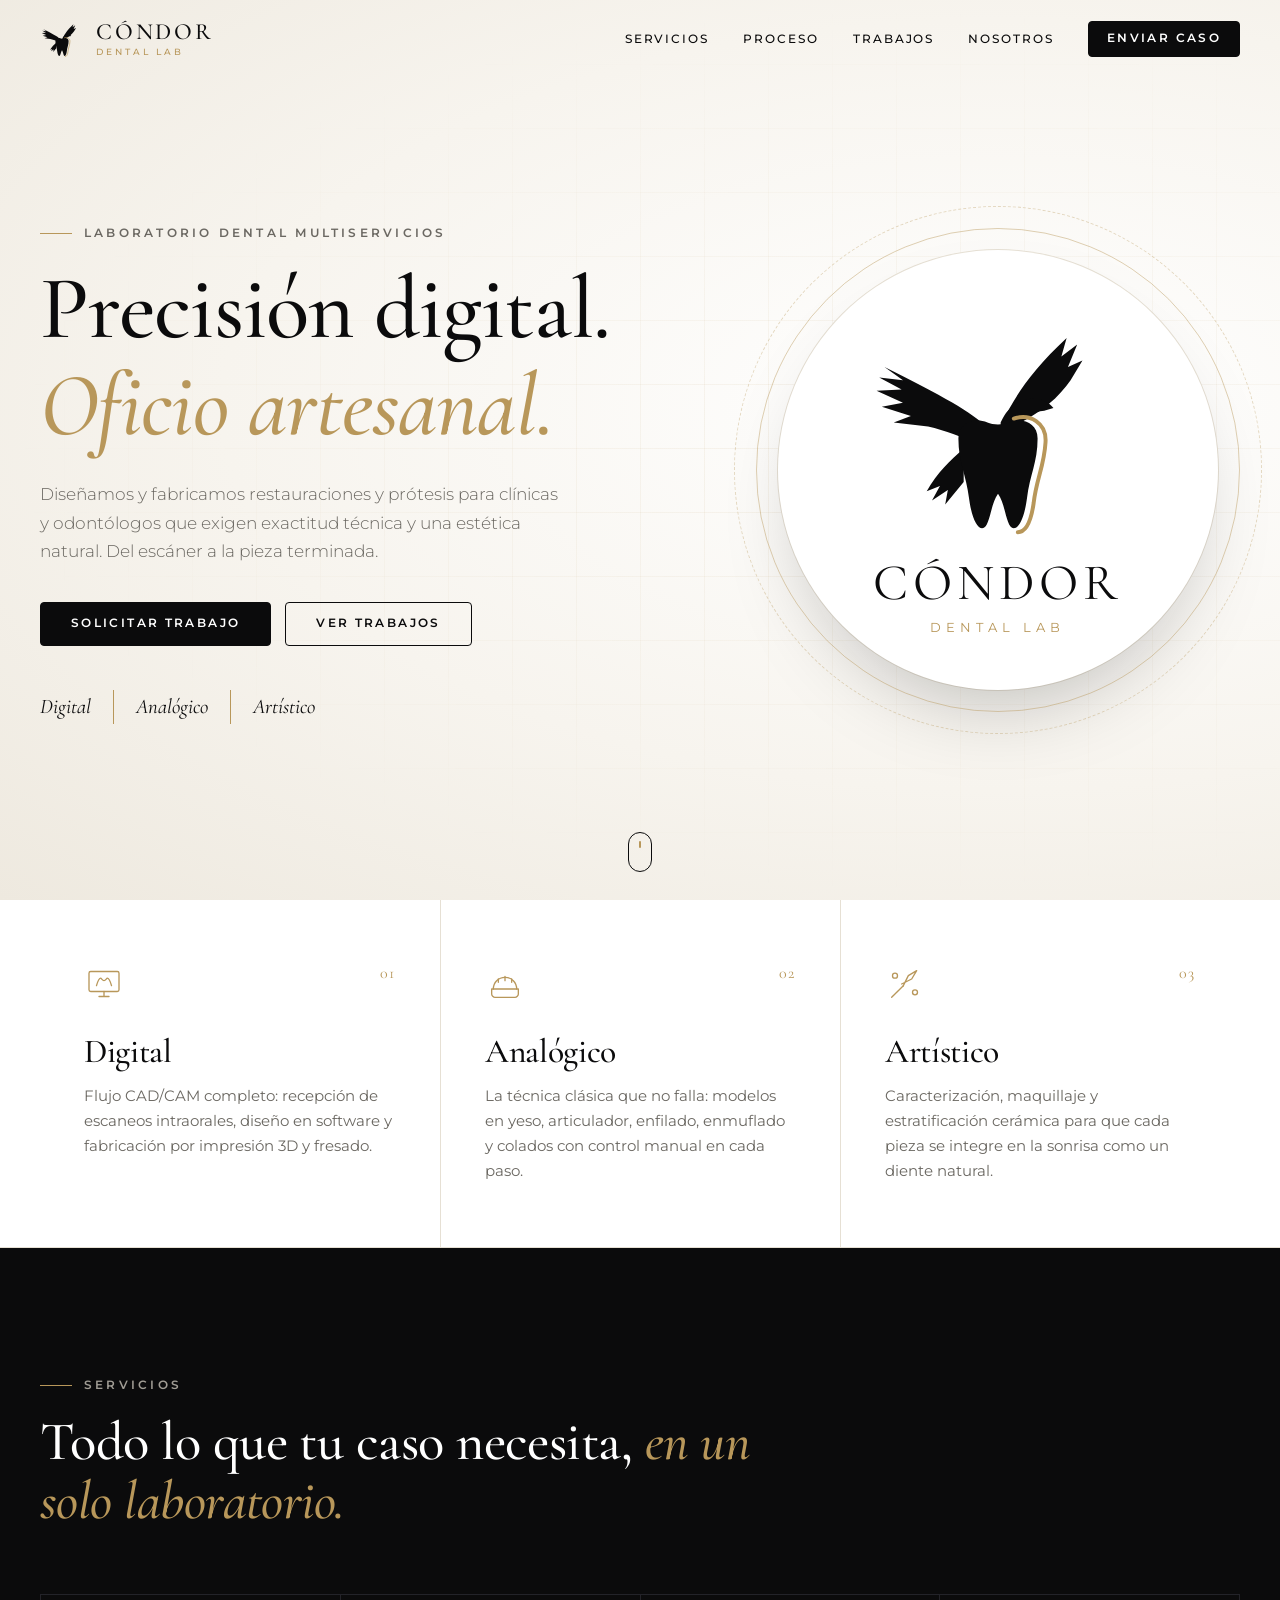
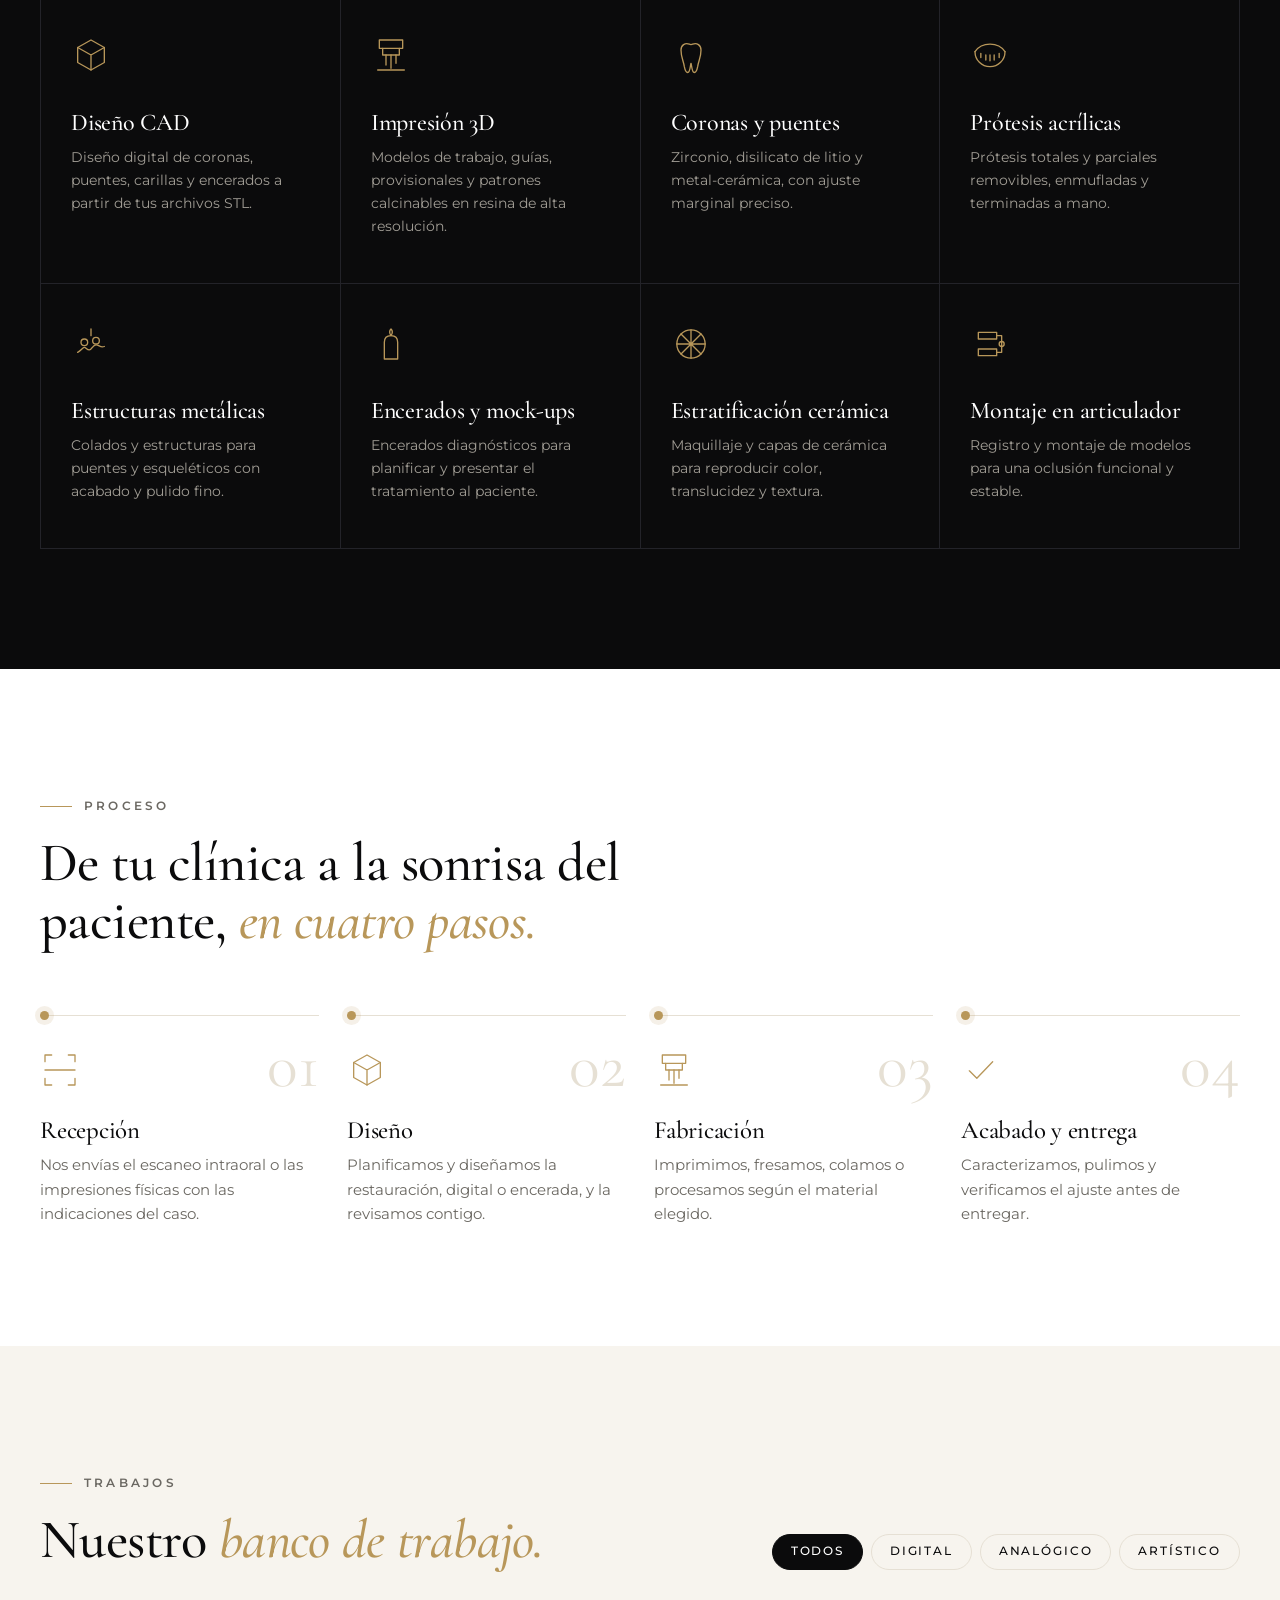
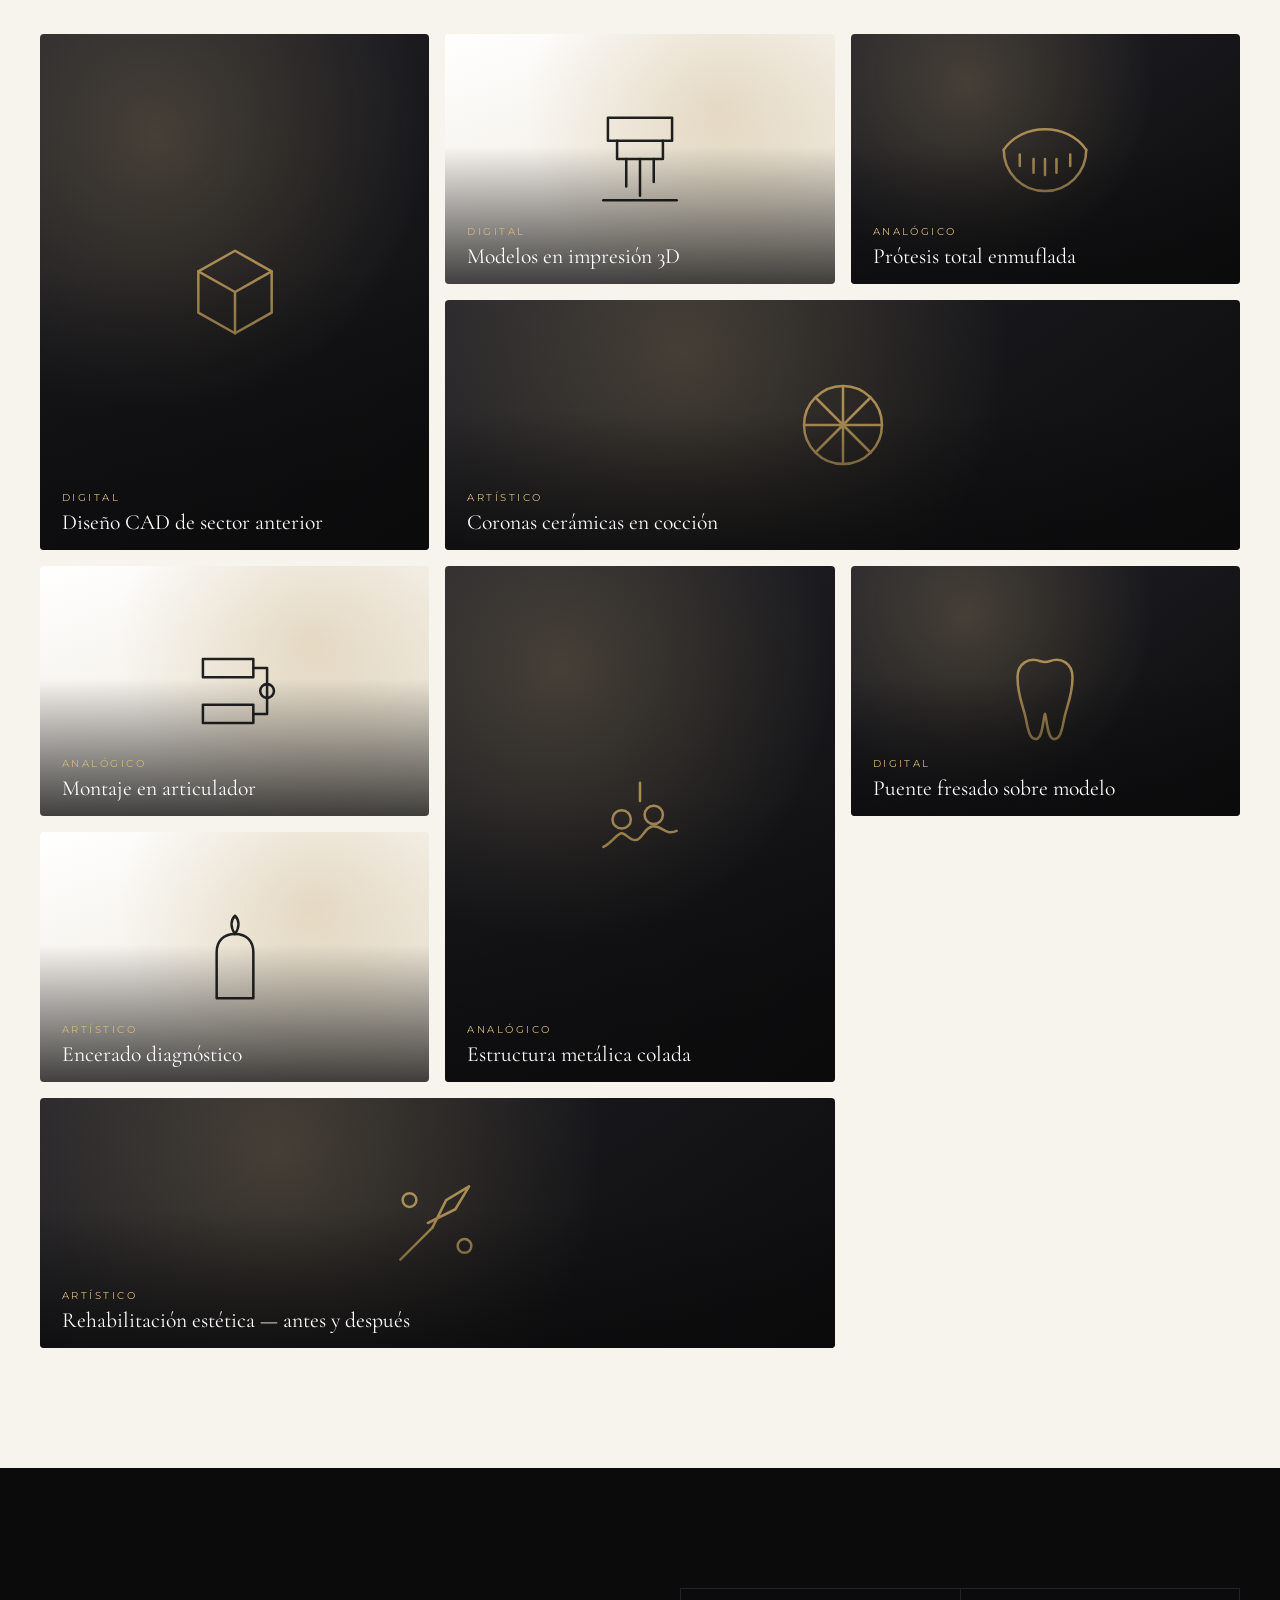
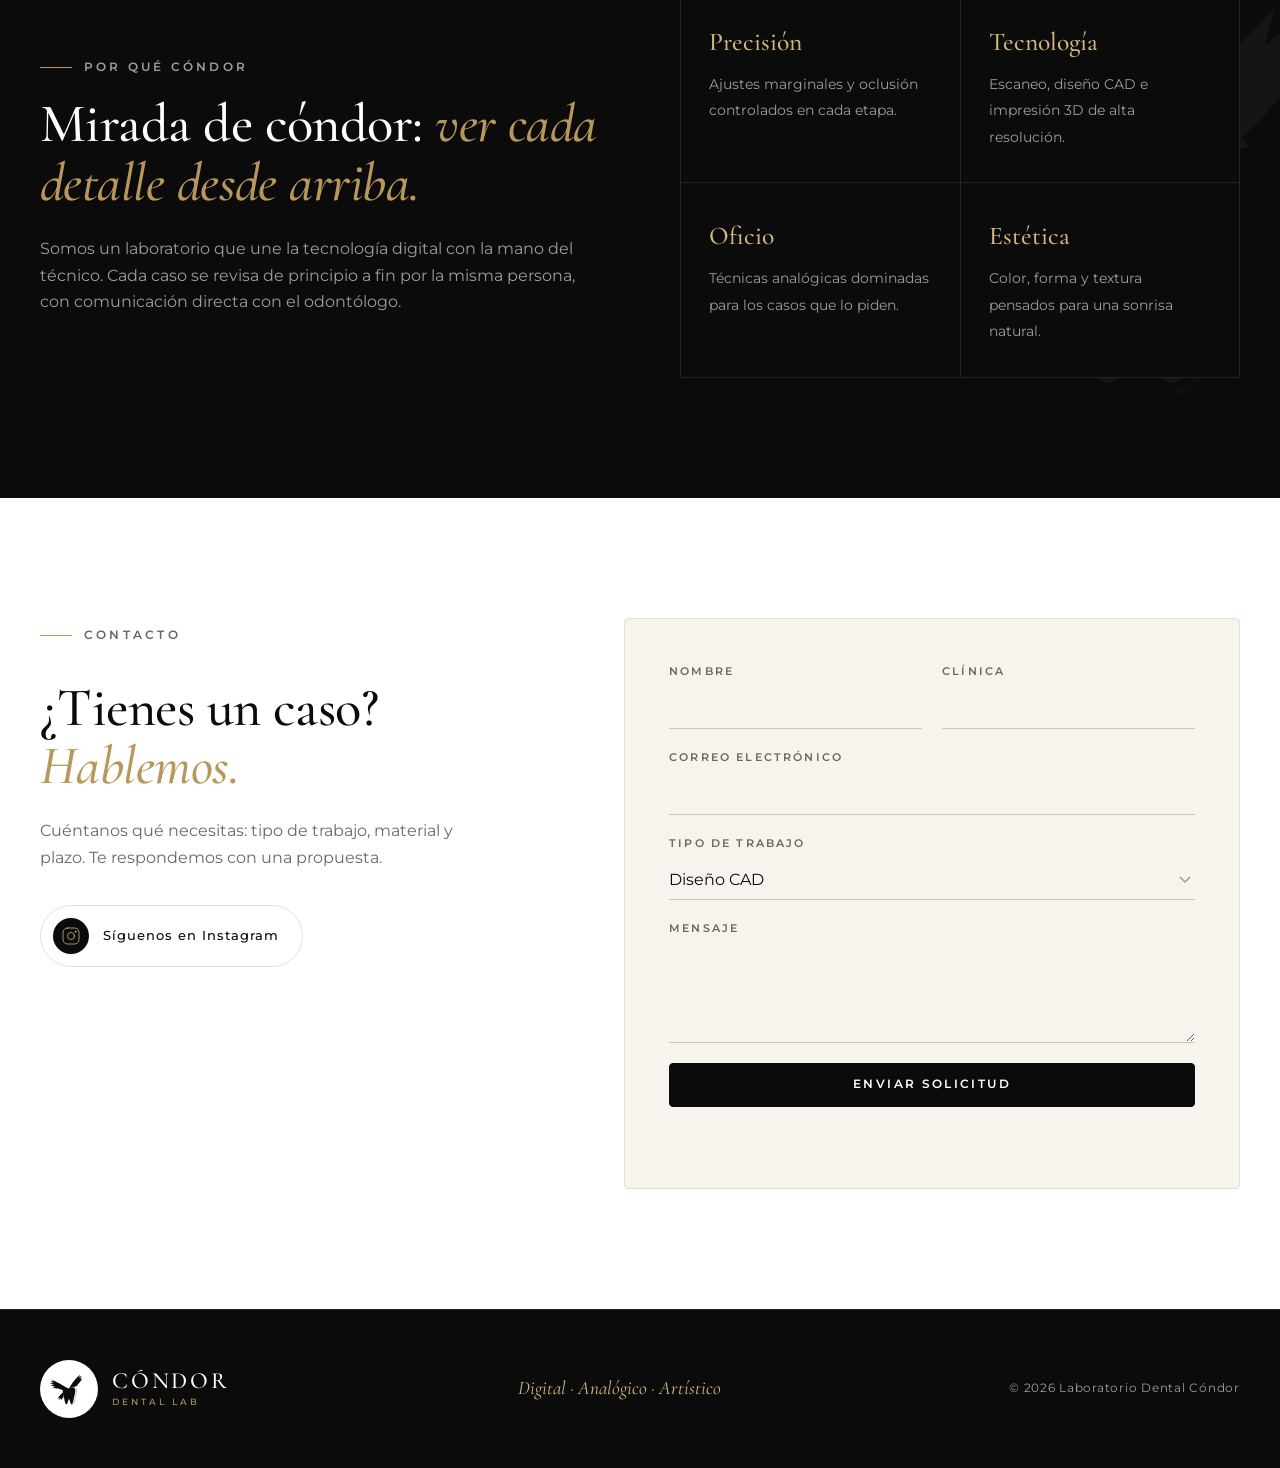
==== index.html @ f07b6679 "Sitio web Cóndor Dental Lab Co-Authored-By: Claude Opus 5 <noreply@anthropic.com>" ====
<!DOCTYPE html>
<html lang="es">
<head>
  <meta charset="UTF-8">
  <meta name="viewport" content="width=device-width, initial-scale=1.0">
  <title>Cóndor Dental Lab — Laboratorio dental digital, analógico y artístico</title>
  <meta name="description" content="Cóndor Dental Lab: laboratorio dental multiservicios. Diseño CAD, impresión 3D, coronas, puentes, prótesis acrílicas, colados y estratificación cerámica.">
  <meta name="theme-color" content="#0B0B0C">
  <link rel="icon" href="assets/logo.svg" type="image/svg+xml">
  <link rel="preconnect" href="https://fonts.googleapis.com">
  <link rel="preconnect" href="https://fonts.gstatic.com" crossorigin>
  <link href="https://fonts.googleapis.com/css2?family=Cormorant+Garamond:ital,wght@0,400;0,500;0,600;1,400;1,500&family=Montserrat:wght@300;400;500;600&display=swap" rel="stylesheet">
  <link rel="stylesheet" href="styles.css">
</head>
<body>

  <!-- Iconos -->
  <svg width="0" height="0" style="position:absolute" aria-hidden="true">
    <defs>
      <symbol id="i-digital" viewBox="0 0 48 48"><rect x="6" y="9" width="36" height="24" rx="2"/><path d="M18 39h12M24 33v6"/><path d="M15 26c2-7 4-9 5-9s2 3 4 3 3-3 4-3 3 2 5 9"/></symbol>
      <symbol id="i-analog" viewBox="0 0 48 48"><path d="M10 30c0-8 6-14 14-14s14 6 14 14"/><path d="M8 30h32v6c0 2-2 4-4 4H12c-2 0-4-2-4-4z"/><path d="M16 22v-4M24 20v-5M32 22v-4"/></symbol>
      <symbol id="i-art" viewBox="0 0 48 48"><path d="M8 40l14-14"/><path d="M22 26l6-12 10-6-6 10-12 6"/><circle cx="12" cy="14" r="3"/><circle cx="36" cy="34" r="3"/></symbol>
      <symbol id="i-cad" viewBox="0 0 48 48"><path d="M24 6l16 9v18l-16 9-16-9V15z"/><path d="M8 15l16 9 16-9M24 24v18"/></symbol>
      <symbol id="i-print" viewBox="0 0 48 48"><rect x="10" y="6" width="28" height="10"/><path d="M14 16v8h20v-8"/><path d="M18 24v12M24 24v16M30 24v10"/><path d="M8 42h32"/></symbol>
      <symbol id="i-crown" viewBox="0 0 48 48"><path d="M12 18c0-6 5-9 10-7 1 .5 3 .5 4 0 5-2 10 1 10 7 0 9-3 13-4 20-1 5-2 7-4 7-3 0-3-8-4-11-1 3-1 11-4 11-2 0-3-2-4-7-1-7-4-11-4-20z"/></symbol>
      <symbol id="i-denture" viewBox="0 0 48 48"><path d="M6 20c0 10 8 18 18 18s18-8 18-18"/><path d="M6 20c4-6 11-9 18-9s14 3 18 9"/><path d="M13 22v5M19 24v6M24 24v7M29 24v6M35 22v5"/></symbol>
      <symbol id="i-metal" viewBox="0 0 48 48"><path d="M8 34c4-2 6-6 8-6s3 3 6 3 4-6 8-6 5 4 10 2"/><circle cx="16" cy="22" r="4"/><circle cx="30" cy="20" r="4"/><path d="M24 6v8"/></symbol>
      <symbol id="i-wax" viewBox="0 0 48 48"><path d="M16 42V22c0-5 3-8 8-8s8 3 8 8v20z"/><path d="M24 14c-2-3-2-6 0-8 2 2 2 5 0 8"/></symbol>
      <symbol id="i-ceramic" viewBox="0 0 48 48"><circle cx="24" cy="24" r="17"/><path d="M24 7v34M7 24h34M12 12l24 24M36 12L12 36"/></symbol>
      <symbol id="i-articulator" viewBox="0 0 48 48"><path d="M10 10h22v8H10zM10 30h22v8H10z"/><path d="M32 14h6v20h-6"/><circle cx="38" cy="24" r="3"/></symbol>
      <symbol id="i-scan" viewBox="0 0 48 48"><path d="M6 14V6h8M34 6h8v8M42 34v8h-8M14 42H6v-8"/><path d="M6 24h36"/></symbol>
      <symbol id="i-check" viewBox="0 0 48 48"><path d="M10 25l9 9 19-20"/></symbol>
      <symbol id="i-insta" viewBox="0 0 48 48"><rect x="8" y="8" width="32" height="32" rx="9"/><circle cx="24" cy="24" r="7"/><circle cx="33" cy="15" r="1.2"/></symbol>
    </defs>
  </svg>

  <!-- NAV -->
  <header class="nav" id="nav">
    <div class="container nav__inner">
      <a href="#inicio" class="brand" aria-label="Cóndor Dental Lab — inicio">
        <img src="assets/logo.svg" alt="" width="44" height="42">
        <span class="brand__text"><strong>CÓNDOR</strong><small>DENTAL LAB</small></span>
      </a>
      <nav class="nav__links" id="navLinks" aria-label="Principal">
        <a href="#servicios">Servicios</a>
        <a href="#proceso">Proceso</a>
        <a href="#trabajos">Trabajos</a>
        <a href="#nosotros">Nosotros</a>
        <a href="#contacto" class="btn btn--sm btn--dark">Enviar caso</a>
      </nav>
      <button class="nav__toggle" id="navToggle" aria-label="Abrir menú" aria-expanded="false" aria-controls="navLinks">
        <span></span><span></span>
      </button>
    </div>
  </header>

  <main>
    <!-- HERO -->
    <section class="hero" id="inicio">
      <div class="hero__grid"></div>
      <div class="container hero__inner">
        <div class="hero__copy">
          <p class="eyebrow reveal">Laboratorio dental multiservicios</p>
          <h1 class="reveal">Precisión digital.<br><em>Oficio artesanal.</em></h1>
          <p class="lead reveal">Diseñamos y fabricamos restauraciones y prótesis para clínicas y odontólogos que exigen exactitud técnica y una estética natural. Del escáner a la pieza terminada.</p>
          <div class="hero__cta reveal">
            <a href="#contacto" class="btn btn--dark">Solicitar trabajo</a>
            <a href="#trabajos" class="btn btn--ghost">Ver trabajos</a>
          </div>
          <ul class="hero__tags reveal">
            <li>Digital</li><li>Analógico</li><li>Artístico</li>
          </ul>
        </div>
        <div class="hero__mark reveal">
          <div class="hero__ring">
            <img src="assets/logo.svg" alt="Cóndor Dental Lab">
            <p class="hero__word">CÓNDOR</p>
            <p class="hero__sub">DENTAL LAB</p>
          </div>
        </div>
      </div>
      <a href="#pilares" class="hero__scroll" aria-label="Desplazarse">
        <span></span>
      </a>
    </section>

    <!-- PILARES -->
    <section class="pillars" id="pilares">
      <div class="container pillars__grid">
        <article class="pillar reveal">
          <svg class="ico"><use href="#i-digital"/></svg>
          <span class="pillar__num">01</span>
          <h3>Digital</h3>
          <p>Flujo CAD/CAM completo: recepción de escaneos intraorales, diseño en software y fabricación por impresión 3D y fresado.</p>
        </article>
        <article class="pillar reveal">
          <svg class="ico"><use href="#i-analog"/></svg>
          <span class="pillar__num">02</span>
          <h3>Analógico</h3>
          <p>La técnica clásica que no falla: modelos en yeso, articulador, enfilado, enmuflado y colados con control manual en cada paso.</p>
        </article>
        <article class="pillar reveal">
          <svg class="ico"><use href="#i-art"/></svg>
          <span class="pillar__num">03</span>
          <h3>Artístico</h3>
          <p>Caracterización, maquillaje y estratificación cerámica para que cada pieza se integre en la sonrisa como un diente natural.</p>
        </article>
      </div>
    </section>

    <!-- SERVICIOS -->
    <section class="section section--dark" id="servicios">
      <div class="container">
        <header class="section__head reveal">
          <p class="eyebrow eyebrow--gold">Servicios</p>
          <h2>Todo lo que tu caso necesita, <em>en un solo laboratorio.</em></h2>
        </header>
        <div class="services">
          <article class="service reveal"><svg class="ico"><use href="#i-cad"/></svg><h3>Diseño CAD</h3><p>Diseño digital de coronas, puentes, carillas y encerados a partir de tus archivos STL.</p></article>
          <article class="service reveal"><svg class="ico"><use href="#i-print"/></svg><h3>Impresión 3D</h3><p>Modelos de trabajo, guías, provisionales y patrones calcinables en resina de alta resolución.</p></article>
          <article class="service reveal"><svg class="ico"><use href="#i-crown"/></svg><h3>Coronas y puentes</h3><p>Zirconio, disilicato de litio y metal-cerámica, con ajuste marginal preciso.</p></article>
          <article class="service reveal"><svg class="ico"><use href="#i-denture"/></svg><h3>Prótesis acrílicas</h3><p>Prótesis totales y parciales removibles, enmufladas y terminadas a mano.</p></article>
          <article class="service reveal"><svg class="ico"><use href="#i-metal"/></svg><h3>Estructuras metálicas</h3><p>Colados y estructuras para puentes y esqueléticos con acabado y pulido fino.</p></article>
          <article class="service reveal"><svg class="ico"><use href="#i-wax"/></svg><h3>Encerados y mock-ups</h3><p>Encerados diagnósticos para planificar y presentar el tratamiento al paciente.</p></article>
          <article class="service reveal"><svg class="ico"><use href="#i-ceramic"/></svg><h3>Estratificación cerámica</h3><p>Maquillaje y capas de cerámica para reproducir color, translucidez y textura.</p></article>
          <article class="service reveal"><svg class="ico"><use href="#i-articulator"/></svg><h3>Montaje en articulador</h3><p>Registro y montaje de modelos para una oclusión funcional y estable.</p></article>
        </div>
      </div>
    </section>

    <!-- PROCESO -->
    <section class="section" id="proceso">
      <div class="container">
        <header class="section__head reveal">
          <p class="eyebrow">Proceso</p>
          <h2>De tu clínica a la sonrisa del paciente, <em>en cuatro pasos.</em></h2>
        </header>
        <ol class="steps">
          <li class="step reveal"><span class="step__n">01</span><svg class="ico"><use href="#i-scan"/></svg><h3>Recepción</h3><p>Nos envías el escaneo intraoral o las impresiones físicas con las indicaciones del caso.</p></li>
          <li class="step reveal"><span class="step__n">02</span><svg class="ico"><use href="#i-cad"/></svg><h3>Diseño</h3><p>Planificamos y diseñamos la restauración, digital o encerada, y la revisamos contigo.</p></li>
          <li class="step reveal"><span class="step__n">03</span><svg class="ico"><use href="#i-print"/></svg><h3>Fabricación</h3><p>Imprimimos, fresamos, colamos o procesamos según el material elegido.</p></li>
          <li class="step reveal"><span class="step__n">04</span><svg class="ico"><use href="#i-check"/></svg><h3>Acabado y entrega</h3><p>Caracterizamos, pulimos y verificamos el ajuste antes de entregar.</p></li>
        </ol>
      </div>
    </section>

    <!-- TRABAJOS -->
    <section class="section section--ivory" id="trabajos">
      <div class="container">
        <header class="section__head section__head--row reveal">
          <div>
            <p class="eyebrow">Trabajos</p>
            <h2>Nuestro <em>banco de trabajo.</em></h2>
          </div>
          <div class="filters" role="tablist" aria-label="Filtrar trabajos">
            <button class="filter is-active" data-filter="all" role="tab" aria-selected="true">Todos</button>
            <button class="filter" data-filter="digital" role="tab" aria-selected="false">Digital</button>
            <button class="filter" data-filter="analogico" role="tab" aria-selected="false">Analógico</button>
            <button class="filter" data-filter="artistico" role="tab" aria-selected="false">Artístico</button>
          </div>
        </header>

        <!-- Para usar fotos reales: coloca los archivos en assets/img/ con estos nombres. -->
        <div class="works">
          <figure class="work work--tall reveal" data-cat="digital" style="--img:url('assets/img/diseno-cad.jpg')">
            <svg class="work__ico"><use href="#i-cad"/></svg>
            <figcaption><span>Digital</span>Diseño CAD de sector anterior</figcaption>
          </figure>
          <figure class="work reveal" data-cat="digital" style="--img:url('assets/img/impresion-3d.jpg')">
            <svg class="work__ico"><use href="#i-print"/></svg>
            <figcaption><span>Digital</span>Modelos en impresión 3D</figcaption>
          </figure>
          <figure class="work reveal" data-cat="analogico" style="--img:url('assets/img/protesis-acrilica.jpg')">
            <svg class="work__ico"><use href="#i-denture"/></svg>
            <figcaption><span>Analógico</span>Prótesis total enmuflada</figcaption>
          </figure>
          <figure class="work work--wide reveal" data-cat="artistico" style="--img:url('assets/img/ceramica.jpg')">
            <svg class="work__ico"><use href="#i-ceramic"/></svg>
            <figcaption><span>Artístico</span>Coronas cerámicas en cocción</figcaption>
          </figure>
          <figure class="work reveal" data-cat="analogico" style="--img:url('assets/img/articulador.jpg')">
            <svg class="work__ico"><use href="#i-articulator"/></svg>
            <figcaption><span>Analógico</span>Montaje en articulador</figcaption>
          </figure>
          <figure class="work work--tall reveal" data-cat="analogico" style="--img:url('assets/img/colado.jpg')">
            <svg class="work__ico"><use href="#i-metal"/></svg>
            <figcaption><span>Analógico</span>Estructura metálica colada</figcaption>
          </figure>
          <figure class="work reveal" data-cat="digital" style="--img:url('assets/img/fresado.jpg')">
            <svg class="work__ico"><use href="#i-crown"/></svg>
            <figcaption><span>Digital</span>Puente fresado sobre modelo</figcaption>
          </figure>
          <figure class="work reveal" data-cat="artistico" style="--img:url('assets/img/encerado.jpg')">
            <svg class="work__ico"><use href="#i-wax"/></svg>
            <figcaption><span>Artístico</span>Encerado diagnóstico</figcaption>
          </figure>
          <figure class="work work--wide reveal" data-cat="artistico" style="--img:url('assets/img/antes-despues.jpg')">
            <svg class="work__ico"><use href="#i-art"/></svg>
            <figcaption><span>Artístico</span>Rehabilitación estética — antes y después</figcaption>
          </figure>
        </div>
      </div>
    </section>

    <!-- NOSOTROS -->
    <section class="section section--dark about" id="nosotros">
      <div class="container about__inner">
        <div class="about__copy reveal">
          <p class="eyebrow eyebrow--gold">Por qué Cóndor</p>
          <h2>Mirada de cóndor: <em>ver cada detalle desde arriba.</em></h2>
          <p>Somos un laboratorio que une la tecnología digital con la mano del técnico. Cada caso se revisa de principio a fin por la misma persona, con comunicación directa con el odontólogo.</p>
        </div>
        <ul class="values">
          <li class="reveal"><strong>Precisión</strong><span>Ajustes marginales y oclusión controlados en cada etapa.</span></li>
          <li class="reveal"><strong>Tecnología</strong><span>Escaneo, diseño CAD e impresión 3D de alta resolución.</span></li>
          <li class="reveal"><strong>Oficio</strong><span>Técnicas analógicas dominadas para los casos que lo piden.</span></li>
          <li class="reveal"><strong>Estética</strong><span>Color, forma y textura pensados para una sonrisa natural.</span></li>
        </ul>
      </div>
    </section>

    <!-- CONTACTO -->
    <section class="section contact" id="contacto">
      <div class="container contact__inner">
        <div class="contact__copy reveal">
          <p class="eyebrow">Contacto</p>
          <h2>¿Tienes un caso? <em>Hablemos.</em></h2>
          <p>Cuéntanos qué necesitas: tipo de trabajo, material y plazo. Te respondemos con una propuesta.</p>
          <a class="social" id="instaLink" href="#" target="_blank" rel="noopener">
            <svg class="ico"><use href="#i-insta"/></svg>
            <span>Síguenos en Instagram</span>
          </a>
        </div>
        <form class="form reveal" id="contactForm" novalidate>
          <div class="form__row">
            <label>Nombre<input name="nombre" type="text" required autocomplete="name"></label>
            <label>Clínica<input name="clinica" type="text" autocomplete="organization"></label>
          </div>
          <label>Correo electrónico<input name="email" type="email" required autocomplete="email"></label>
          <label>Tipo de trabajo
            <select name="tipo">
              <option>Diseño CAD</option>
              <option>Impresión 3D</option>
              <option>Coronas y puentes</option>
              <option>Prótesis acrílicas</option>
              <option>Estructuras metálicas</option>
              <option>Encerado / mock-up</option>
              <option>Estratificación cerámica</option>
              <option>Otro</option>
            </select>
          </label>
          <label>Mensaje<textarea name="mensaje" rows="4" required></textarea></label>
          <button type="submit" class="btn btn--dark btn--block">Enviar solicitud</button>
          <p class="form__note" id="formNote" role="status"></p>
        </form>
      </div>
    </section>
  </main>

  <footer class="footer">
    <div class="container footer__inner">
      <a href="#inicio" class="footer__brand">
        <span class="badge"><img src="assets/logo.svg" alt="" width="46" height="44"></span>
        <span class="brand__text brand__text--light"><strong>CÓNDOR</strong><small>DENTAL LAB</small></span>
      </a>
      <p class="footer__tag">Digital · Analógico · Artístico</p>
      <p class="footer__copy">© <span id="year"></span> Laboratorio Dental Cóndor</p>
    </div>
  </footer>

  <script src="script.js"></script>
</body>
</html>
---- styles.css ----
:root {
  --ink: #0B0B0C;
  --ink-2: #16161A;
  --ink-3: #232329;
  --paper: #FFFFFF;
  --ivory: #F7F4EE;
  --line: #E6E0D4;
  --muted: #6B6862;
  --muted-dark: #A19D95;
  --gold: #B8975A;
  --gold-2: #D4B77E;
  --gold-soft: rgba(184, 151, 90, .14);
  --serif: "Cormorant Garamond", Georgia, serif;
  --sans: "Montserrat", system-ui, -apple-system, sans-serif;
  --radius: 4px;
  --ease: cubic-bezier(.2, .7, .2, 1);
}

*, *::before, *::after { box-sizing: border-box; }
html { scroll-behavior: smooth; scroll-padding-top: 80px; }
body {
  margin: 0;
  font-family: var(--sans);
  font-weight: 400;
  font-size: 16px;
  line-height: 1.65;
  color: var(--ink);
  background: var(--paper);
  -webkit-font-smoothing: antialiased;
  overflow-x: hidden;
}
img { max-width: 100%; display: block; }
a { color: inherit; text-decoration: none; }
h1, h2, h3 { font-family: var(--serif); font-weight: 500; line-height: 1.08; margin: 0; letter-spacing: -.01em; }
h2 { font-size: clamp(2.1rem, 4.4vw, 3.4rem); }
h3 { font-size: 1.55rem; }
em { font-style: italic; color: var(--gold); }
p { margin: 0; }

.container { width: min(1200px, 100% - 40px); margin-inline: auto; }

.ico {
  width: 40px; height: 40px;
  fill: none; stroke: var(--gold); stroke-width: 1.6;
  stroke-linecap: round; stroke-linejoin: round;
}

.eyebrow {
  display: inline-flex; align-items: center; gap: 12px;
  font-size: .72rem; font-weight: 600; letter-spacing: .28em; text-transform: uppercase;
  color: var(--muted); margin-bottom: 18px;
}
.eyebrow::before { content: ""; width: 32px; height: 1px; background: var(--gold); }
.eyebrow--gold { color: var(--gold-2); }

/* Buttons */
.btn {
  display: inline-flex; align-items: center; justify-content: center;
  padding: 15px 30px;
  font: 600 .74rem/1 var(--sans); letter-spacing: .2em; text-transform: uppercase;
  border: 1px solid var(--ink); border-radius: var(--radius);
  cursor: pointer; transition: all .35s var(--ease);
  position: relative; overflow: hidden;
}
.btn--dark { background: var(--ink); color: #fff; }
.btn--dark:hover { background: var(--gold); border-color: var(--gold); color: var(--ink); }
.btn--ghost { background: transparent; color: var(--ink); }
.btn--ghost:hover { border-color: var(--gold); color: var(--gold); }
.btn--sm { padding: 11px 18px; }
.btn--block { width: 100%; }

/* NAV */
.nav {
  position: fixed; inset: 0 0 auto 0; z-index: 50;
  transition: background .35s, box-shadow .35s, padding .35s;
  padding: 18px 0;
}
.nav.is-scrolled {
  background: rgba(255, 255, 255, .88);
  backdrop-filter: blur(14px); -webkit-backdrop-filter: blur(14px);
  box-shadow: 0 1px 0 var(--line);
  padding: 10px 0;
}
.nav__inner { display: flex; align-items: center; justify-content: space-between; gap: 20px; }
.brand { display: flex; align-items: center; gap: 12px; }
.brand__text { display: flex; flex-direction: column; line-height: 1; }
.brand__text strong { font-family: var(--serif); font-weight: 500; font-size: 1.45rem; letter-spacing: .12em; }
.brand__text small { font-size: .56rem; letter-spacing: .34em; color: var(--gold); margin-top: 4px; font-weight: 500; }
.brand__text--light strong { color: #fff; }

.nav__links { display: flex; align-items: center; gap: 34px; }
.nav__links a:not(.btn) {
  font-size: .76rem; font-weight: 500; letter-spacing: .16em; text-transform: uppercase;
  position: relative; padding: 6px 0;
}
.nav__links a:not(.btn)::after {
  content: ""; position: absolute; left: 0; bottom: 0; height: 1px; width: 100%;
  background: var(--gold); transform: scaleX(0); transform-origin: right; transition: transform .35s var(--ease);
}
.nav__links a:not(.btn):hover::after, .nav__links a.is-current::after { transform: scaleX(1); transform-origin: left; }

.nav__toggle { display: none; background: none; border: 0; width: 40px; height: 40px; cursor: pointer; position: relative; }
.nav__toggle span { position: absolute; left: 8px; right: 8px; height: 1.5px; background: var(--ink); transition: transform .3s var(--ease), top .3s; }
.nav__toggle span:nth-child(1) { top: 15px; }
.nav__toggle span:nth-child(2) { top: 24px; }
.nav__toggle[aria-expanded="true"] span:nth-child(1) { top: 20px; transform: rotate(45deg); }
.nav__toggle[aria-expanded="true"] span:nth-child(2) { top: 20px; transform: rotate(-45deg); }

/* HERO */
.hero {
  position: relative; min-height: 100vh; min-height: 100svh;
  display: flex; align-items: center;
  padding: 130px 0 90px;
  background: radial-gradient(ellipse at 78% 45%, #fff 0%, var(--ivory) 55%, #EEE9DF 100%);
  overflow: hidden;
}
.hero__grid {
  position: absolute; inset: 0; pointer-events: none;
  background-image:
    linear-gradient(rgba(184,151,90,.09) 1px, transparent 1px),
    linear-gradient(90deg, rgba(184,151,90,.09) 1px, transparent 1px);
  background-size: 64px 64px;
  mask-image: radial-gradient(ellipse at 70% 50%, #000 10%, transparent 70%);
  -webkit-mask-image: radial-gradient(ellipse at 70% 50%, #000 10%, transparent 70%);
}
.hero__inner { position: relative; display: grid; grid-template-columns: 1.15fr .85fr; gap: 60px; align-items: center; }
.hero h1 { font-size: clamp(3rem, 7vw, 5.8rem); font-weight: 500; margin-bottom: 26px; }
.lead { font-size: 1.08rem; color: var(--muted); max-width: 520px; margin-bottom: 36px; font-weight: 300; }
.hero__cta { display: flex; flex-wrap: wrap; gap: 14px; margin-bottom: 44px; }
.hero__tags { list-style: none; padding: 0; margin: 0; display: flex; gap: 0; }
.hero__tags li {
  font-family: var(--serif); font-style: italic; font-size: 1.3rem; color: var(--ink);
  padding: 0 22px; border-left: 1px solid var(--gold);
}
.hero__tags li:first-child { padding-left: 0; border-left: 0; }

.hero__mark { display: flex; justify-content: center; }
.hero__ring {
  position: relative;
  width: min(440px, 100%); aspect-ratio: 1;
  border-radius: 50%; background: #fff;
  display: flex; flex-direction: column; align-items: center; justify-content: center;
  box-shadow: 0 40px 80px -30px rgba(11,11,12,.25), 0 0 0 1px var(--line);
}
.hero__ring::before, .hero__ring::after {
  content: ""; position: absolute; border-radius: 50%; pointer-events: none;
}
.hero__ring::before { inset: -22px; border: 1px solid var(--gold); opacity: .45; }
.hero__ring::after {
  inset: -44px; border: 1px dashed rgba(184,151,90,.35);
  animation: spin 60s linear infinite;
}
.hero__ring img { width: 60%; animation: float 6s ease-in-out infinite; }
.hero__word { font-family: var(--serif); font-size: clamp(2rem, 4.2vw, 3.2rem); letter-spacing: .1em; line-height: 1; margin-top: 6px; }
.hero__sub { font-size: clamp(.62rem, 1.1vw, .82rem); letter-spacing: .38em; color: var(--gold); margin-top: 8px; }

.hero__scroll {
  position: absolute; bottom: 28px; left: 50%; transform: translateX(-50%);
  width: 24px; height: 40px; border: 1px solid var(--ink); border-radius: 14px;
}
.hero__scroll span {
  position: absolute; top: 8px; left: 50%; width: 2px; height: 7px; margin-left: -1px;
  background: var(--gold); border-radius: 2px; animation: scroll 1.8s ease-in-out infinite;
}

@keyframes spin { to { transform: rotate(360deg); } }
@keyframes float { 50% { transform: translateY(-10px); } }
@keyframes scroll { 0% { opacity: 0; transform: translateY(0); } 40% { opacity: 1; } 100% { opacity: 0; transform: translateY(14px); } }

/* PILLARS */
.pillars { background: var(--paper); border-bottom: 1px solid var(--line); }
.pillars__grid { display: grid; grid-template-columns: repeat(3, 1fr); }
.pillar {
  position: relative; padding: 64px 44px;
  border-left: 1px solid var(--line);
  transition: background .4s var(--ease);
}
.pillar:first-child { border-left: 0; }
.pillar:hover { background: var(--ivory); }
.pillar__num { position: absolute; top: 60px; right: 44px; font-family: var(--serif); font-size: 1rem; color: var(--gold); letter-spacing: .1em; }
.pillar h3 { font-size: 2.1rem; margin: 22px 0 12px; }
.pillar p { color: var(--muted); font-size: .95rem; }

/* SECTIONS */
.section { padding: 120px 0; position: relative; }
.section--dark { background: var(--ink); color: #fff; }
.section--dark p { color: var(--muted-dark); }
.section--ivory { background: var(--ivory); }
.section__head { max-width: 720px; margin-bottom: 64px; }
.section__head--row { max-width: none; display: flex; justify-content: space-between; align-items: flex-end; gap: 30px; flex-wrap: wrap; }

/* SERVICES */
.services { display: grid; grid-template-columns: repeat(4, 1fr); border-top: 1px solid var(--ink-3); border-left: 1px solid var(--ink-3); }
.service {
  padding: 40px 30px 44px;
  border-right: 1px solid var(--ink-3); border-bottom: 1px solid var(--ink-3);
  position: relative; transition: background .4s var(--ease);
}
.service::before {
  content: ""; position: absolute; left: 0; top: 0; height: 2px; width: 100%;
  background: linear-gradient(90deg, var(--gold), var(--gold-2));
  transform: scaleX(0); transform-origin: left; transition: transform .5s var(--ease);
}
.service:hover { background: var(--ink-2); }
.service:hover::before { transform: scaleX(1); }
.service h3 { font-size: 1.5rem; margin: 26px 0 10px; color: #fff; }
.service p { font-size: .88rem; }

/* STEPS */
.steps { list-style: none; margin: 0; padding: 0; display: grid; grid-template-columns: repeat(4, 1fr); gap: 28px; counter-reset: s; }
.step { position: relative; padding-top: 34px; border-top: 1px solid var(--line); }
.step::before {
  content: ""; position: absolute; top: -5px; left: 0; width: 9px; height: 9px;
  border-radius: 50%; background: var(--gold); box-shadow: 0 0 0 5px var(--gold-soft);
}
.step__n { position: absolute; top: 18px; right: 0; font-family: var(--serif); font-size: 4rem; line-height: 1; color: var(--line); }
.step h3 { margin: 18px 0 10px; }
.step p { color: var(--muted); font-size: .92rem; }

/* WORKS */
.filters { display: flex; flex-wrap: wrap; gap: 8px; }
.filter {
  font: 500 .72rem/1 var(--sans); letter-spacing: .16em; text-transform: uppercase;
  background: transparent; border: 1px solid var(--line); color: var(--ink);
  padding: 11px 18px; border-radius: 40px; cursor: pointer; transition: all .3s var(--ease);
}
.filter:hover { border-color: var(--gold); }
.filter.is-active { background: var(--ink); border-color: var(--ink); color: #fff; }

.works { display: grid; grid-template-columns: repeat(3, 1fr); grid-auto-rows: 250px; gap: 16px; grid-auto-flow: dense; }
.work {
  margin: 0; position: relative; overflow: hidden; border-radius: var(--radius);
  background:
    var(--img, none) center / cover no-repeat,
    radial-gradient(circle at 30% 20%, rgba(212,183,126,.22), transparent 55%),
    linear-gradient(145deg, var(--ink-3), var(--ink));
  display: flex; align-items: center; justify-content: center;
  transition: opacity .4s var(--ease), transform .4s var(--ease);
  isolation: isolate;
}
.work:nth-child(3n+2) {
  background:
    var(--img, none) center / cover no-repeat,
    radial-gradient(circle at 70% 30%, rgba(184,151,90,.28), transparent 60%),
    linear-gradient(160deg, #fff, #E9E2D3);
}
.work:nth-child(3n+2) .work__ico { stroke: var(--ink); }
.work--tall { grid-row: span 2; }
.work--wide { grid-column: span 2; }
.work::after {
  content: ""; position: absolute; inset: 0; z-index: 0;
  background: linear-gradient(180deg, transparent 45%, rgba(11,11,12,.85));
  opacity: .9; transition: opacity .4s;
}
.work__ico {
  width: 30%; max-width: 110px; aspect-ratio: 1; height: auto;
  fill: none; stroke: var(--gold); stroke-width: 1.1; stroke-linecap: round; stroke-linejoin: round;
  transition: transform .6s var(--ease); position: relative; z-index: 0; opacity: .9;
}
.work.has-img .work__ico { display: none; }
.work:hover .work__ico { transform: scale(1.1) rotate(-4deg); }
.work figcaption {
  position: absolute; left: 22px; right: 22px; bottom: 20px; z-index: 1;
  color: #fff; font-family: var(--serif); font-size: 1.35rem; line-height: 1.2;
  transform: translateY(6px); transition: transform .4s var(--ease);
}
.work:hover figcaption { transform: none; }
.work figcaption span {
  display: block; font-family: var(--sans); font-size: .64rem; letter-spacing: .24em;
  text-transform: uppercase; color: var(--gold-2); margin-bottom: 6px;
}
.work.is-hidden { display: none; }

/* ABOUT */
.about { overflow: hidden; }
.about::before {
  content: ""; position: absolute; right: -120px; top: 50%; width: 520px; height: 520px; transform: translateY(-50%);
  background: url("assets/logo.svg") center / contain no-repeat;
  filter: invert(1); opacity: .04; pointer-events: none;
}
.about__inner { display: grid; grid-template-columns: 1fr 1fr; gap: 80px; align-items: center; position: relative; }
.about__copy h2 { margin-bottom: 24px; }
.values { list-style: none; margin: 0; padding: 0; display: grid; grid-template-columns: 1fr 1fr; gap: 1px; background: var(--ink-3); border: 1px solid var(--ink-3); }
.values li { background: var(--ink); padding: 32px 28px; }
.values strong { display: block; font-family: var(--serif); font-weight: 500; font-size: 1.6rem; color: var(--gold-2); margin-bottom: 8px; }
.values span { color: var(--muted-dark); font-size: .88rem; }

/* CONTACT */
.contact__inner { display: grid; grid-template-columns: .9fr 1.1fr; gap: 80px; align-items: start; }
.contact__copy h2 { margin-bottom: 22px; }
.contact__copy > p { color: var(--muted); max-width: 420px; margin-bottom: 34px; }
.social {
  display: inline-flex; align-items: center; gap: 14px;
  padding: 12px 22px 12px 12px; border: 1px solid var(--line); border-radius: 60px;
  font-size: .8rem; font-weight: 500; letter-spacing: .08em; transition: all .3s var(--ease);
}
.social .ico { width: 36px; height: 36px; padding: 6px; border-radius: 50%; background: var(--ink); stroke: var(--gold-2); }
.social:hover { border-color: var(--gold); transform: translateY(-2px); }

.form {
  background: var(--ivory); padding: 44px; border-radius: var(--radius);
  display: grid; gap: 20px; border: 1px solid var(--line);
}
.form__row { display: grid; grid-template-columns: 1fr 1fr; gap: 20px; }
.form label {
  display: grid; gap: 8px;
  font-size: .68rem; font-weight: 600; letter-spacing: .2em; text-transform: uppercase; color: var(--muted);
}
.form input, .form select, .form textarea {
  font: 400 1rem var(--sans); color: var(--ink);
  background: transparent; border: 0; border-bottom: 1px solid #CFC7B7;
  padding: 10px 0; border-radius: 0; outline: none; transition: border-color .3s;
  width: 100%; resize: vertical;
}
.form select { appearance: none; -webkit-appearance: none; cursor: pointer;
  background: url("data:image/svg+xml,%3Csvg xmlns='http://www.w3.org/2000/svg' width='12' height='8'%3E%3Cpath d='M1 1l5 5 5-5' fill='none' stroke='%23B8975A' stroke-width='1.5'/%3E%3C/svg%3E") right 4px center no-repeat;
}
.form input:focus, .form select:focus, .form textarea:focus { border-color: var(--gold); }
.form .is-invalid { border-color: #B4533C; }
.form__note { font-size: .85rem; color: var(--muted); min-height: 1.2em; text-align: center; }
.form__note.is-ok { color: #6B7F3A; }
.form__note.is-err { color: #B4533C; }

/* FOOTER */
.footer { background: var(--ink); color: #fff; padding: 50px 0; border-top: 1px solid var(--ink-3); }
.footer__inner { display: flex; align-items: center; justify-content: space-between; gap: 24px; flex-wrap: wrap; }
.footer__brand { display: flex; align-items: center; gap: 14px; }
.badge { width: 58px; height: 58px; border-radius: 50%; background: #fff; display: grid; place-items: center; }
.badge img { width: 42px; height: auto; }
.footer__tag { font-family: var(--serif); font-style: italic; font-size: 1.2rem; color: var(--gold-2); }
.footer__copy { font-size: .78rem; color: var(--muted-dark); letter-spacing: .06em; }

/* REVEAL */
.reveal { opacity: 0; transform: translateY(26px); transition: opacity .9s var(--ease), transform .9s var(--ease); }
.reveal.is-in { opacity: 1; transform: none; }
@media (prefers-reduced-motion: reduce) {
  html { scroll-behavior: auto; }
  .reveal { opacity: 1; transform: none; transition: none; }
  *, *::before, *::after { animation: none !important; }
}

/* RESPONSIVE */
@media (max-width: 1024px) {
  .services { grid-template-columns: repeat(2, 1fr); }
  .steps { grid-template-columns: repeat(2, 1fr); row-gap: 50px; }
  .about__inner, .contact__inner { grid-template-columns: 1fr; gap: 50px; }
  .pillar { padding: 50px 28px; }
  .pillar__num { top: 46px; right: 28px; }
}

@media (max-width: 860px) {
  .nav__toggle { display: block; }
  .nav__links {
    position: fixed; inset: 0; background: var(--paper);
    flex-direction: column; justify-content: center; gap: 30px;
    opacity: 0; visibility: hidden; transition: opacity .35s, visibility .35s;
    z-index: 1;
  }
  .brand, .nav__toggle { position: relative; z-index: 2; }
  body.menu-open .nav { backdrop-filter: none; -webkit-backdrop-filter: none; }
  .nav__links a:not(.btn) { font-family: var(--serif); font-size: 2rem; text-transform: none; letter-spacing: 0; }
  .nav__links.is-open { opacity: 1; visibility: visible; }
  body.menu-open { overflow: hidden; }

  .hero { padding-top: 110px; }
  .hero__inner { grid-template-columns: 1fr; gap: 70px; }
  .hero__mark { order: -1; }
  .hero__ring { width: min(260px, 70vw); }
  .hero__scroll { display: none; }

  .pillars__grid { grid-template-columns: 1fr; }
  .pillar { border-left: 0; border-top: 1px solid var(--line); }
  .pillar:first-child { border-top: 0; }

  .works { grid-template-columns: repeat(2, 1fr); grid-auto-rows: 200px; }
}

@media (max-width: 560px) {
  .container { width: calc(100% - 32px); }
  .section { padding: 84px 0; }
  .section__head { margin-bottom: 44px; }
  .services, .steps, .values { grid-template-columns: 1fr; }
  .works { grid-template-columns: 1fr; grid-auto-rows: 230px; }
  .work--wide { grid-column: auto; }
  .work--tall { grid-row: auto; }
  .form { padding: 28px 22px; }
  .form__row { grid-template-columns: 1fr; }
  .hero__tags li { font-size: 1.1rem; padding: 0 14px; }
  .hero__cta .btn { flex: 1; }
  .brand__text strong { font-size: 1.25rem; }
  .footer__inner { flex-direction: column; text-align: center; }
}
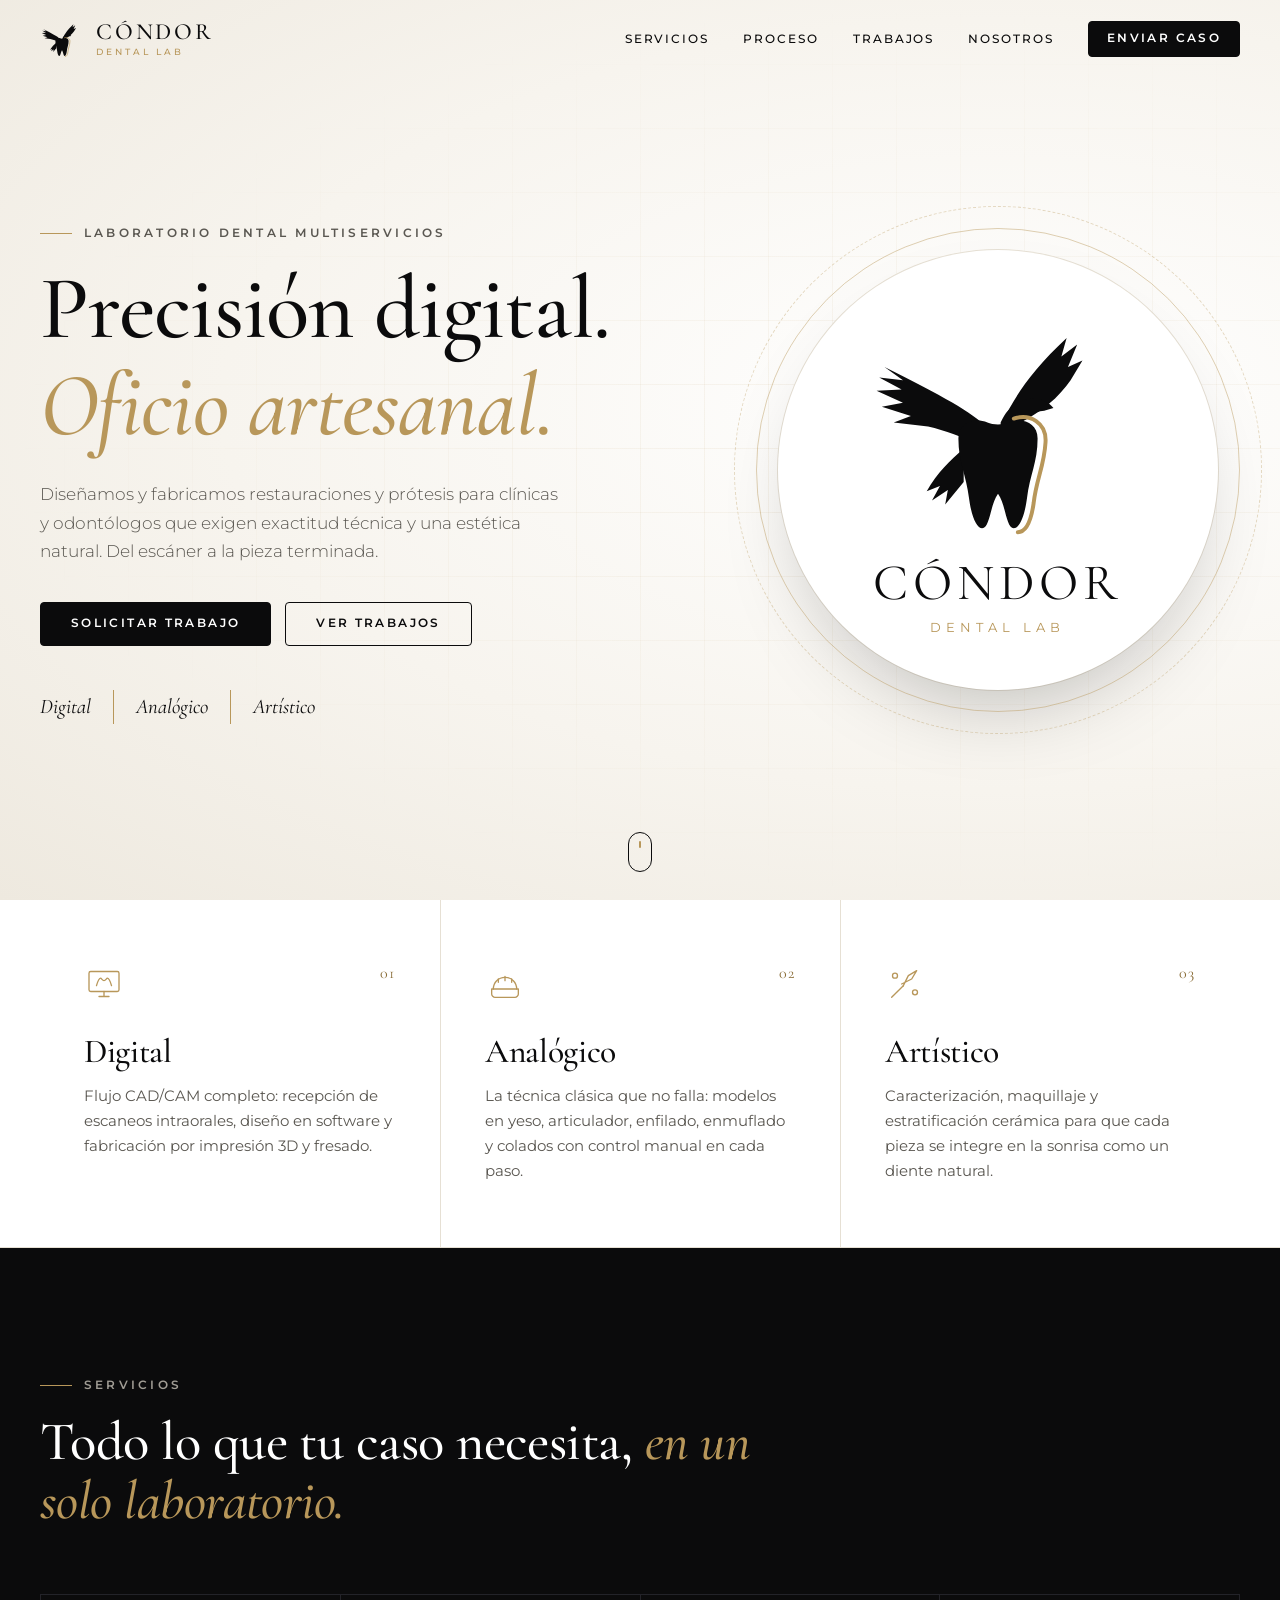
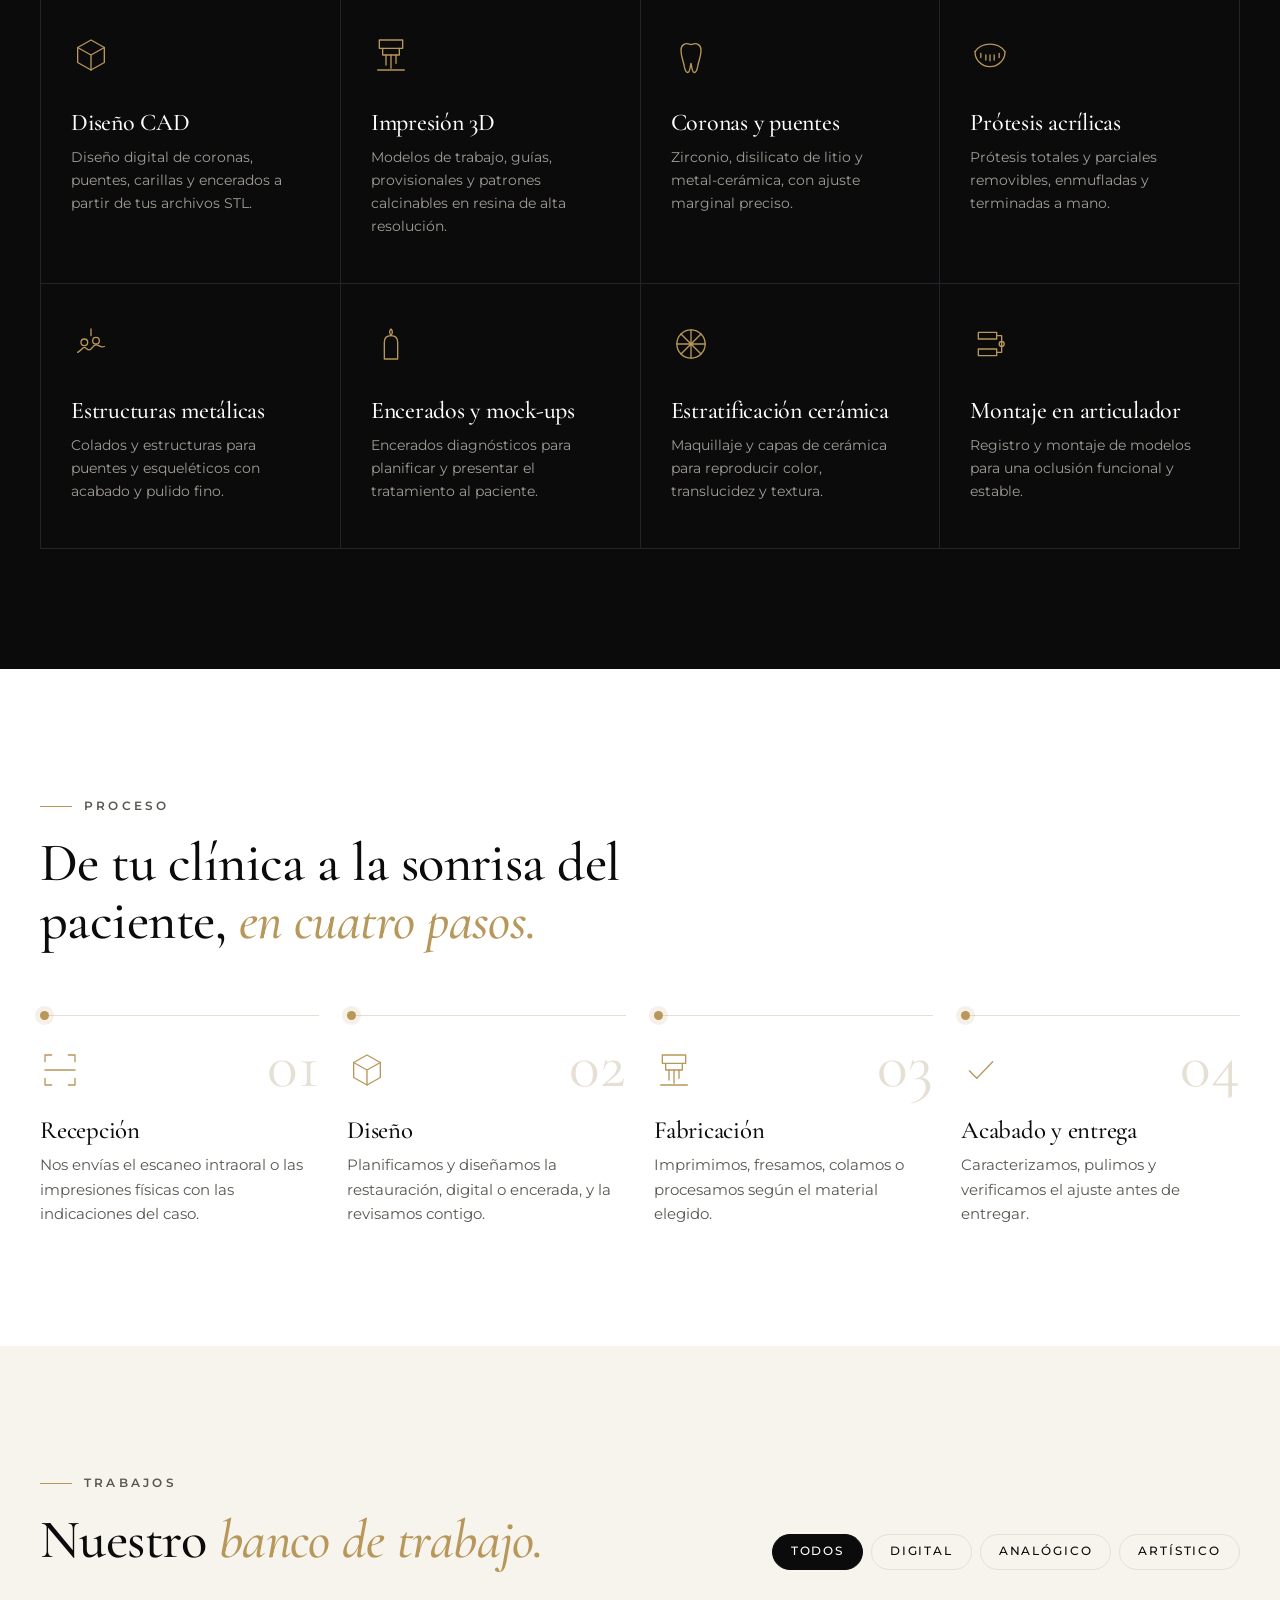
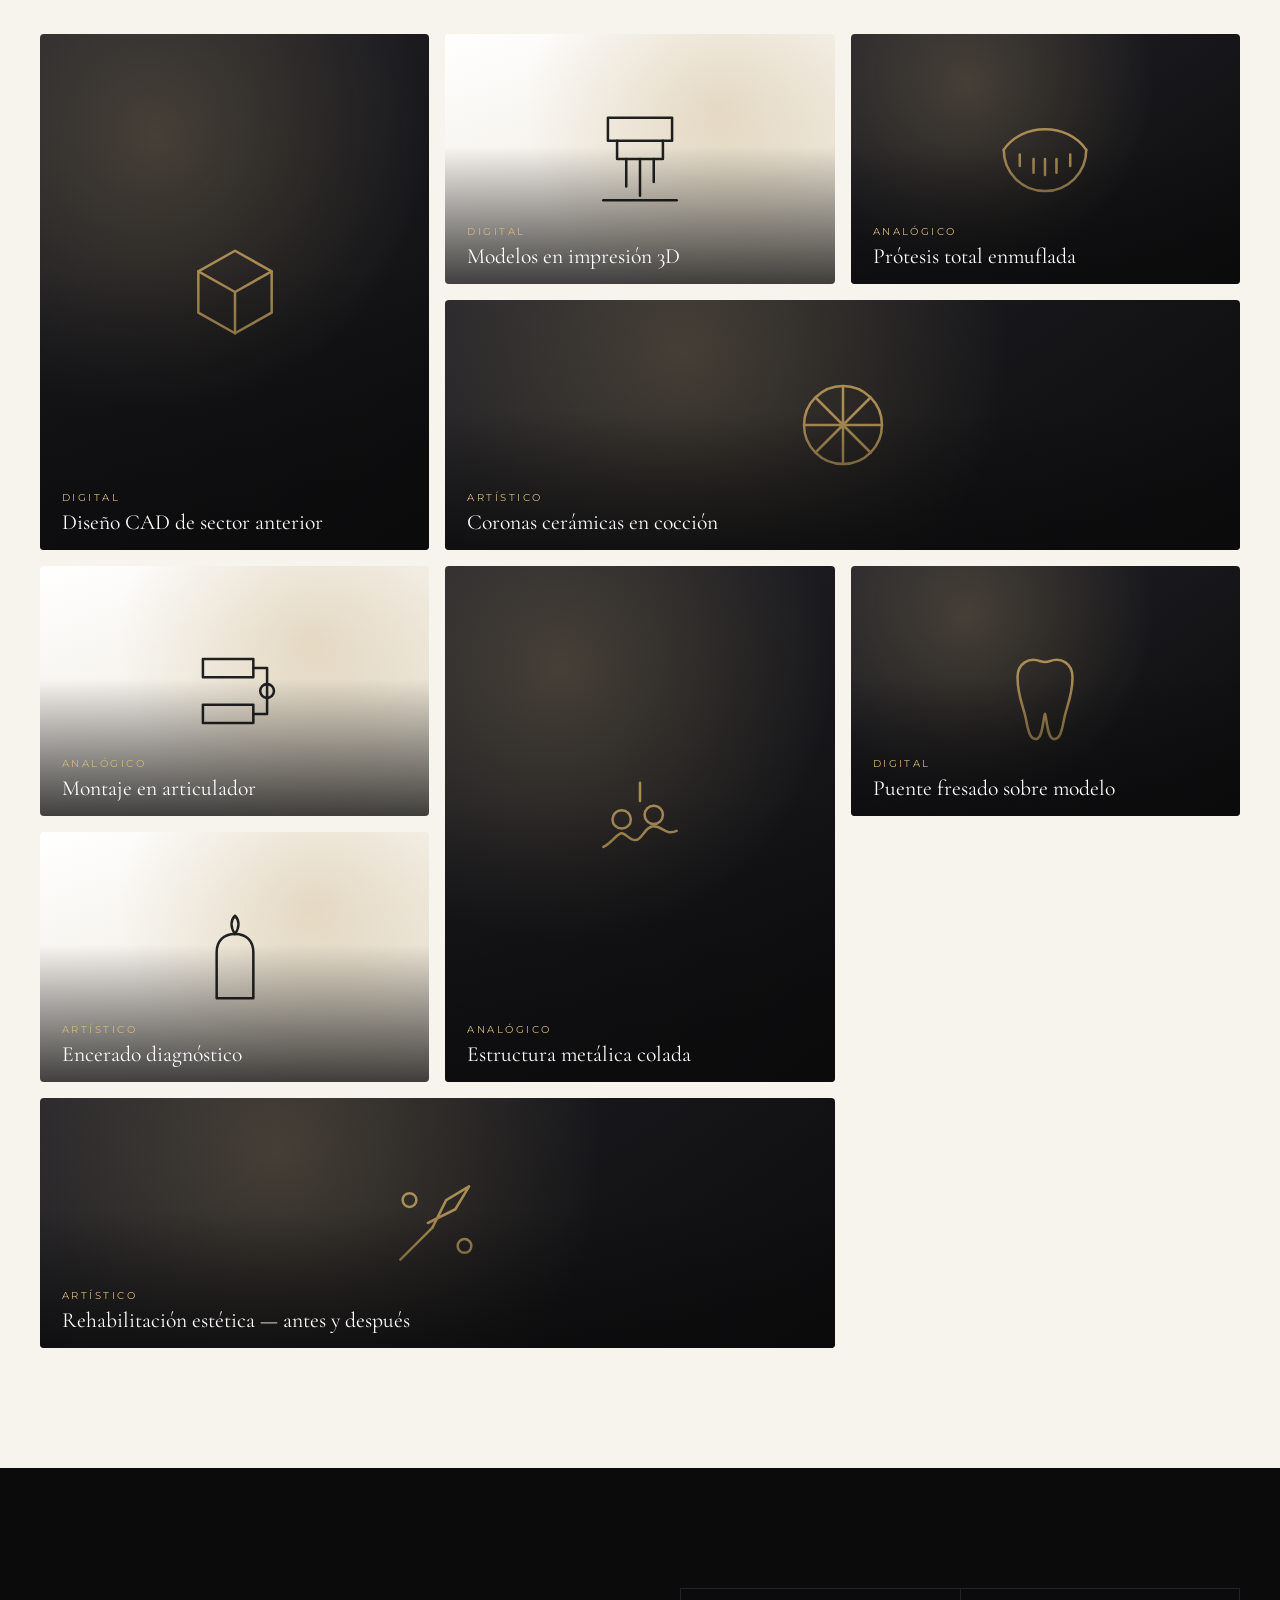
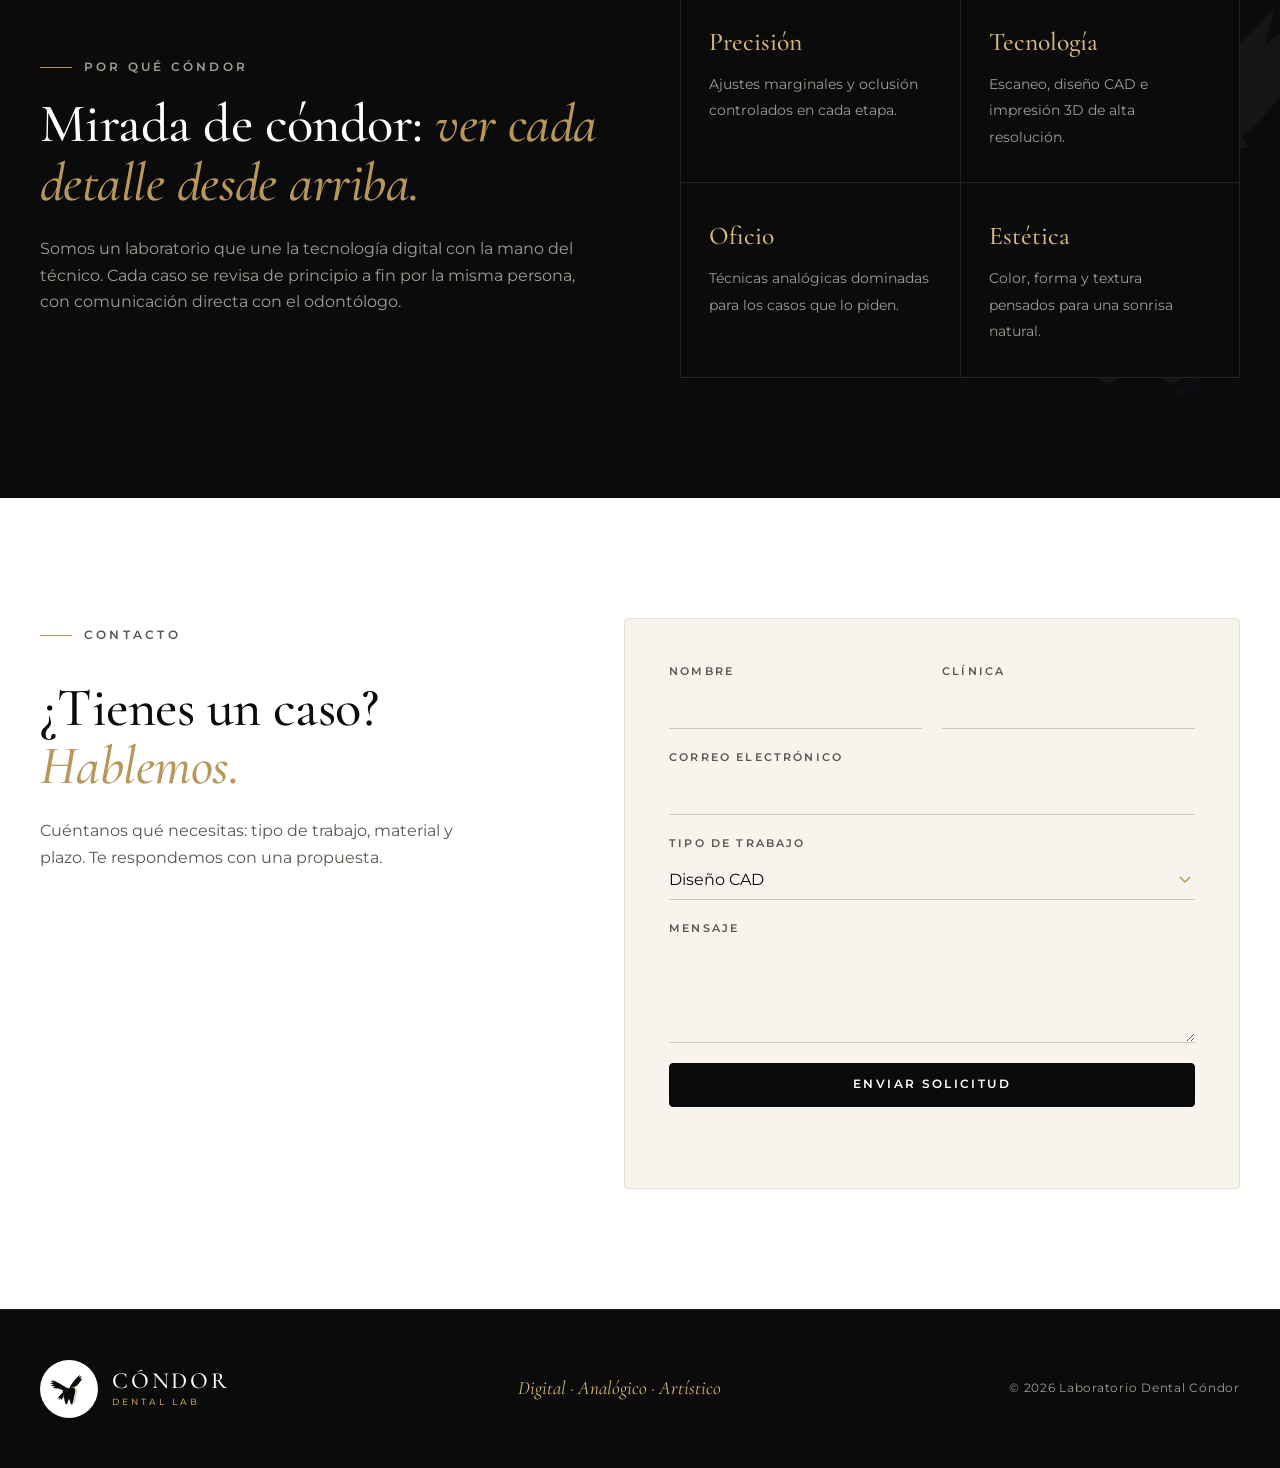
==== commit 72af6d50: "SEO, accesibilidad y cabeceras de seguridad - Título más corto, canonical, Open Graph/Twitter e imag" ====
--- a/index.html
+++ b/index.html
@@ -3,16 +3,79 @@
 <head>
   <meta charset="UTF-8">
   <meta name="viewport" content="width=device-width, initial-scale=1.0">
-  <title>Cóndor Dental Lab — Laboratorio dental digital, analógico y artístico</title>
+  <title>Cóndor Dental Lab | Laboratorio dental digital</title>
   <meta name="description" content="Cóndor Dental Lab: laboratorio dental multiservicios. Diseño CAD, impresión 3D, coronas, puentes, prótesis acrílicas, colados y estratificación cerámica.">
+  <meta name="robots" content="index, follow, max-image-preview:large">
   <meta name="theme-color" content="#0B0B0C">
+  <link rel="canonical" href="https://website-juanvoelker.vercel.app/">
   <link rel="icon" href="assets/logo.svg" type="image/svg+xml">
+  <link rel="apple-touch-icon" href="assets/og-image.png">
+
+  <meta property="og:type" content="website">
+  <meta property="og:locale" content="es_ES">
+  <meta property="og:site_name" content="Cóndor Dental Lab">
+  <meta property="og:title" content="Cóndor Dental Lab | Laboratorio dental digital">
+  <meta property="og:description" content="Laboratorio dental multiservicios: digital, analógico y artístico. Diseño CAD, impresión 3D, coronas, prótesis y cerámica.">
+  <meta property="og:url" content="https://website-juanvoelker.vercel.app/">
+  <meta property="og:image" content="https://website-juanvoelker.vercel.app/assets/og-image.png">
+  <meta property="og:image:width" content="1200">
+  <meta property="og:image:height" content="630">
+  <meta property="og:image:alt" content="Cóndor Dental Lab — Precisión digital. Oficio artesanal.">
+  <meta name="twitter:card" content="summary_large_image">
+  <meta name="twitter:title" content="Cóndor Dental Lab | Laboratorio dental digital">
+  <meta name="twitter:description" content="Laboratorio dental multiservicios: digital, analógico y artístico.">
+  <meta name="twitter:image" content="https://website-juanvoelker.vercel.app/assets/og-image.png">
+
+  <script type="application/ld+json">
+  {
+    "@context": "https://schema.org",
+    "@graph": [
+      {
+        "@type": ["DentalLaboratory", "LocalBusiness"],
+        "@id": "https://website-juanvoelker.vercel.app/#lab",
+        "name": "Cóndor Dental Lab",
+        "alternateName": "Laboratorio Dental Cóndor",
+        "description": "Laboratorio dental multiservicios: digital, analógico y artístico.",
+        "url": "https://website-juanvoelker.vercel.app/",
+        "logo": "https://website-juanvoelker.vercel.app/assets/logo.svg",
+        "image": "https://website-juanvoelker.vercel.app/assets/og-image.png",
+        "knowsAbout": ["Diseño CAD/CAM", "Impresión 3D dental", "Coronas y puentes", "Prótesis acrílicas", "Estructuras metálicas", "Encerados diagnósticos", "Estratificación cerámica"],
+        "hasOfferCatalog": {
+          "@type": "OfferCatalog",
+          "name": "Servicios de laboratorio dental",
+          "itemListElement": [
+            {"@type": "Offer", "itemOffered": {"@type": "Service", "name": "Diseño CAD"}},
+            {"@type": "Offer", "itemOffered": {"@type": "Service", "name": "Impresión 3D"}},
+            {"@type": "Offer", "itemOffered": {"@type": "Service", "name": "Coronas y puentes"}},
+            {"@type": "Offer", "itemOffered": {"@type": "Service", "name": "Prótesis acrílicas"}},
+            {"@type": "Offer", "itemOffered": {"@type": "Service", "name": "Estructuras metálicas"}},
+            {"@type": "Offer", "itemOffered": {"@type": "Service", "name": "Encerados y mock-ups"}},
+            {"@type": "Offer", "itemOffered": {"@type": "Service", "name": "Estratificación cerámica"}},
+            {"@type": "Offer", "itemOffered": {"@type": "Service", "name": "Montaje en articulador"}}
+          ]
+        }
+      },
+      {
+        "@type": "WebSite",
+        "@id": "https://website-juanvoelker.vercel.app/#website",
+        "url": "https://website-juanvoelker.vercel.app/",
+        "name": "Cóndor Dental Lab",
+        "inLanguage": "es",
+        "publisher": {"@id": "https://website-juanvoelker.vercel.app/#lab"}
+      }
+    ]
+  }
+  </script>
+
   <link rel="preconnect" href="https://fonts.googleapis.com">
   <link rel="preconnect" href="https://fonts.gstatic.com" crossorigin>
-  <link href="https://fonts.googleapis.com/css2?family=Cormorant+Garamond:ital,wght@0,400;0,500;0,600;1,400;1,500&family=Montserrat:wght@300;400;500;600&display=swap" rel="stylesheet">
+  <link rel="preload" as="style" href="https://fonts.googleapis.com/css2?family=Cormorant+Garamond:ital,wght@0,400;0,500;0,600;1,400;1,500&family=Montserrat:wght@300;400;500;600&display=swap">
+  <link rel="stylesheet" href="https://fonts.googleapis.com/css2?family=Cormorant+Garamond:ital,wght@0,400;0,500;0,600;1,400;1,500&family=Montserrat:wght@300;400;500;600&display=swap" media="print" onload="this.media='all'">
+  <noscript><link rel="stylesheet" href="https://fonts.googleapis.com/css2?family=Cormorant+Garamond:ital,wght@0,400;0,500;0,600;1,400;1,500&family=Montserrat:wght@300;400;500;600&display=swap"></noscript>
   <link rel="stylesheet" href="styles.css">
 </head>
 <body>
+  <a href="#contenido" class="skip-link">Saltar al contenido</a>
 
   <!-- Iconos -->
   <svg width="0" height="0" style="position:absolute" aria-hidden="true">
@@ -54,7 +117,7 @@
     </div>
   </header>
 
-  <main>
+  <main id="contenido" tabindex="-1">
     <!-- HERO -->
     <section class="hero" id="inicio">
       <div class="hero__grid"></div>
@@ -85,22 +148,23 @@
     </section>
 
     <!-- PILARES -->
-    <section class="pillars" id="pilares">
+    <section class="pillars" id="pilares" aria-labelledby="pilares-title">
+      <h2 id="pilares-title" class="sr-only">Nuestros tres pilares</h2>
       <div class="container pillars__grid">
         <article class="pillar reveal">
-          <svg class="ico"><use href="#i-digital"/></svg>
+          <svg class="ico" aria-hidden="true" focusable="false"><use href="#i-digital"/></svg>
           <span class="pillar__num">01</span>
           <h3>Digital</h3>
           <p>Flujo CAD/CAM completo: recepción de escaneos intraorales, diseño en software y fabricación por impresión 3D y fresado.</p>
         </article>
         <article class="pillar reveal">
-          <svg class="ico"><use href="#i-analog"/></svg>
+          <svg class="ico" aria-hidden="true" focusable="false"><use href="#i-analog"/></svg>
           <span class="pillar__num">02</span>
           <h3>Analógico</h3>
           <p>La técnica clásica que no falla: modelos en yeso, articulador, enfilado, enmuflado y colados con control manual en cada paso.</p>
         </article>
         <article class="pillar reveal">
-          <svg class="ico"><use href="#i-art"/></svg>
+          <svg class="ico" aria-hidden="true" focusable="false"><use href="#i-art"/></svg>
           <span class="pillar__num">03</span>
           <h3>Artístico</h3>
           <p>Caracterización, maquillaje y estratificación cerámica para que cada pieza se integre en la sonrisa como un diente natural.</p>
@@ -116,14 +180,14 @@
           <h2>Todo lo que tu caso necesita, <em>en un solo laboratorio.</em></h2>
         </header>
         <div class="services">
-          <article class="service reveal"><svg class="ico"><use href="#i-cad"/></svg><h3>Diseño CAD</h3><p>Diseño digital de coronas, puentes, carillas y encerados a partir de tus archivos STL.</p></article>
-          <article class="service reveal"><svg class="ico"><use href="#i-print"/></svg><h3>Impresión 3D</h3><p>Modelos de trabajo, guías, provisionales y patrones calcinables en resina de alta resolución.</p></article>
-          <article class="service reveal"><svg class="ico"><use href="#i-crown"/></svg><h3>Coronas y puentes</h3><p>Zirconio, disilicato de litio y metal-cerámica, con ajuste marginal preciso.</p></article>
-          <article class="service reveal"><svg class="ico"><use href="#i-denture"/></svg><h3>Prótesis acrílicas</h3><p>Prótesis totales y parciales removibles, enmufladas y terminadas a mano.</p></article>
-          <article class="service reveal"><svg class="ico"><use href="#i-metal"/></svg><h3>Estructuras metálicas</h3><p>Colados y estructuras para puentes y esqueléticos con acabado y pulido fino.</p></article>
-          <article class="service reveal"><svg class="ico"><use href="#i-wax"/></svg><h3>Encerados y mock-ups</h3><p>Encerados diagnósticos para planificar y presentar el tratamiento al paciente.</p></article>
-          <article class="service reveal"><svg class="ico"><use href="#i-ceramic"/></svg><h3>Estratificación cerámica</h3><p>Maquillaje y capas de cerámica para reproducir color, translucidez y textura.</p></article>
-          <article class="service reveal"><svg class="ico"><use href="#i-articulator"/></svg><h3>Montaje en articulador</h3><p>Registro y montaje de modelos para una oclusión funcional y estable.</p></article>
+          <article class="service reveal"><svg class="ico" aria-hidden="true" focusable="false"><use href="#i-cad"/></svg><h3>Diseño CAD</h3><p>Diseño digital de coronas, puentes, carillas y encerados a partir de tus archivos STL.</p></article>
+          <article class="service reveal"><svg class="ico" aria-hidden="true" focusable="false"><use href="#i-print"/></svg><h3>Impresión 3D</h3><p>Modelos de trabajo, guías, provisionales y patrones calcinables en resina de alta resolución.</p></article>
+          <article class="service reveal"><svg class="ico" aria-hidden="true" focusable="false"><use href="#i-crown"/></svg><h3>Coronas y puentes</h3><p>Zirconio, disilicato de litio y metal-cerámica, con ajuste marginal preciso.</p></article>
+          <article class="service reveal"><svg class="ico" aria-hidden="true" focusable="false"><use href="#i-denture"/></svg><h3>Prótesis acrílicas</h3><p>Prótesis totales y parciales removibles, enmufladas y terminadas a mano.</p></article>
+          <article class="service reveal"><svg class="ico" aria-hidden="true" focusable="false"><use href="#i-metal"/></svg><h3>Estructuras metálicas</h3><p>Colados y estructuras para puentes y esqueléticos con acabado y pulido fino.</p></article>
+          <article class="service reveal"><svg class="ico" aria-hidden="true" focusable="false"><use href="#i-wax"/></svg><h3>Encerados y mock-ups</h3><p>Encerados diagnósticos para planificar y presentar el tratamiento al paciente.</p></article>
+          <article class="service reveal"><svg class="ico" aria-hidden="true" focusable="false"><use href="#i-ceramic"/></svg><h3>Estratificación cerámica</h3><p>Maquillaje y capas de cerámica para reproducir color, translucidez y textura.</p></article>
+          <article class="service reveal"><svg class="ico" aria-hidden="true" focusable="false"><use href="#i-articulator"/></svg><h3>Montaje en articulador</h3><p>Registro y montaje de modelos para una oclusión funcional y estable.</p></article>
         </div>
       </div>
     </section>
@@ -136,10 +200,10 @@
           <h2>De tu clínica a la sonrisa del paciente, <em>en cuatro pasos.</em></h2>
         </header>
         <ol class="steps">
-          <li class="step reveal"><span class="step__n">01</span><svg class="ico"><use href="#i-scan"/></svg><h3>Recepción</h3><p>Nos envías el escaneo intraoral o las impresiones físicas con las indicaciones del caso.</p></li>
-          <li class="step reveal"><span class="step__n">02</span><svg class="ico"><use href="#i-cad"/></svg><h3>Diseño</h3><p>Planificamos y diseñamos la restauración, digital o encerada, y la revisamos contigo.</p></li>
-          <li class="step reveal"><span class="step__n">03</span><svg class="ico"><use href="#i-print"/></svg><h3>Fabricación</h3><p>Imprimimos, fresamos, colamos o procesamos según el material elegido.</p></li>
-          <li class="step reveal"><span class="step__n">04</span><svg class="ico"><use href="#i-check"/></svg><h3>Acabado y entrega</h3><p>Caracterizamos, pulimos y verificamos el ajuste antes de entregar.</p></li>
+          <li class="step reveal"><span class="step__n">01</span><svg class="ico" aria-hidden="true" focusable="false"><use href="#i-scan"/></svg><h3>Recepción</h3><p>Nos envías el escaneo intraoral o las impresiones físicas con las indicaciones del caso.</p></li>
+          <li class="step reveal"><span class="step__n">02</span><svg class="ico" aria-hidden="true" focusable="false"><use href="#i-cad"/></svg><h3>Diseño</h3><p>Planificamos y diseñamos la restauración, digital o encerada, y la revisamos contigo.</p></li>
+          <li class="step reveal"><span class="step__n">03</span><svg class="ico" aria-hidden="true" focusable="false"><use href="#i-print"/></svg><h3>Fabricación</h3><p>Imprimimos, fresamos, colamos o procesamos según el material elegido.</p></li>
+          <li class="step reveal"><span class="step__n">04</span><svg class="ico" aria-hidden="true" focusable="false"><use href="#i-check"/></svg><h3>Acabado y entrega</h3><p>Caracterizamos, pulimos y verificamos el ajuste antes de entregar.</p></li>
         </ol>
       </div>
     </section>
@@ -152,50 +216,50 @@
             <p class="eyebrow">Trabajos</p>
             <h2>Nuestro <em>banco de trabajo.</em></h2>
           </div>
-          <div class="filters" role="tablist" aria-label="Filtrar trabajos">
-            <button class="filter is-active" data-filter="all" role="tab" aria-selected="true">Todos</button>
-            <button class="filter" data-filter="digital" role="tab" aria-selected="false">Digital</button>
-            <button class="filter" data-filter="analogico" role="tab" aria-selected="false">Analógico</button>
-            <button class="filter" data-filter="artistico" role="tab" aria-selected="false">Artístico</button>
+          <div class="filters" role="group" aria-label="Filtrar trabajos">
+            <button class="filter is-active" data-filter="all" aria-pressed="true">Todos</button>
+            <button class="filter" data-filter="digital" aria-pressed="false">Digital</button>
+            <button class="filter" data-filter="analogico" aria-pressed="false">Analógico</button>
+            <button class="filter" data-filter="artistico" aria-pressed="false">Artístico</button>
           </div>
         </header>
 
         <!-- Para usar fotos reales: coloca los archivos en assets/img/ con estos nombres. -->
-        <div class="works">
+        <div class="works" aria-live="polite">
           <figure class="work work--tall reveal" data-cat="digital" style="--img:url('assets/img/diseno-cad.jpg')">
-            <svg class="work__ico"><use href="#i-cad"/></svg>
+            <svg class="work__ico" aria-hidden="true" focusable="false"><use href="#i-cad"/></svg>
             <figcaption><span>Digital</span>Diseño CAD de sector anterior</figcaption>
           </figure>
           <figure class="work reveal" data-cat="digital" style="--img:url('assets/img/impresion-3d.jpg')">
-            <svg class="work__ico"><use href="#i-print"/></svg>
+            <svg class="work__ico" aria-hidden="true" focusable="false"><use href="#i-print"/></svg>
             <figcaption><span>Digital</span>Modelos en impresión 3D</figcaption>
           </figure>
           <figure class="work reveal" data-cat="analogico" style="--img:url('assets/img/protesis-acrilica.jpg')">
-            <svg class="work__ico"><use href="#i-denture"/></svg>
+            <svg class="work__ico" aria-hidden="true" focusable="false"><use href="#i-denture"/></svg>
             <figcaption><span>Analógico</span>Prótesis total enmuflada</figcaption>
           </figure>
           <figure class="work work--wide reveal" data-cat="artistico" style="--img:url('assets/img/ceramica.jpg')">
-            <svg class="work__ico"><use href="#i-ceramic"/></svg>
+            <svg class="work__ico" aria-hidden="true" focusable="false"><use href="#i-ceramic"/></svg>
             <figcaption><span>Artístico</span>Coronas cerámicas en cocción</figcaption>
           </figure>
           <figure class="work reveal" data-cat="analogico" style="--img:url('assets/img/articulador.jpg')">
-            <svg class="work__ico"><use href="#i-articulator"/></svg>
+            <svg class="work__ico" aria-hidden="true" focusable="false"><use href="#i-articulator"/></svg>
             <figcaption><span>Analógico</span>Montaje en articulador</figcaption>
           </figure>
           <figure class="work work--tall reveal" data-cat="analogico" style="--img:url('assets/img/colado.jpg')">
-            <svg class="work__ico"><use href="#i-metal"/></svg>
+            <svg class="work__ico" aria-hidden="true" focusable="false"><use href="#i-metal"/></svg>
             <figcaption><span>Analógico</span>Estructura metálica colada</figcaption>
           </figure>
           <figure class="work reveal" data-cat="digital" style="--img:url('assets/img/fresado.jpg')">
-            <svg class="work__ico"><use href="#i-crown"/></svg>
+            <svg class="work__ico" aria-hidden="true" focusable="false"><use href="#i-crown"/></svg>
             <figcaption><span>Digital</span>Puente fresado sobre modelo</figcaption>
           </figure>
           <figure class="work reveal" data-cat="artistico" style="--img:url('assets/img/encerado.jpg')">
-            <svg class="work__ico"><use href="#i-wax"/></svg>
+            <svg class="work__ico" aria-hidden="true" focusable="false"><use href="#i-wax"/></svg>
             <figcaption><span>Artístico</span>Encerado diagnóstico</figcaption>
           </figure>
           <figure class="work work--wide reveal" data-cat="artistico" style="--img:url('assets/img/antes-despues.jpg')">
-            <svg class="work__ico"><use href="#i-art"/></svg>
+            <svg class="work__ico" aria-hidden="true" focusable="false"><use href="#i-art"/></svg>
             <figcaption><span>Artístico</span>Rehabilitación estética — antes y después</figcaption>
           </figure>
         </div>
@@ -227,18 +291,18 @@
           <h2>¿Tienes un caso? <em>Hablemos.</em></h2>
           <p>Cuéntanos qué necesitas: tipo de trabajo, material y plazo. Te respondemos con una propuesta.</p>
           <a class="social" id="instaLink" href="#" target="_blank" rel="noopener">
-            <svg class="ico"><use href="#i-insta"/></svg>
+            <svg class="ico" aria-hidden="true" focusable="false"><use href="#i-insta"/></svg>
             <span>Síguenos en Instagram</span>
           </a>
         </div>
-        <form class="form reveal" id="contactForm" novalidate>
+        <form class="form reveal" id="contactForm" novalidate aria-label="Solicitud de trabajo">
           <div class="form__row">
-            <label>Nombre<input name="nombre" type="text" required autocomplete="name"></label>
-            <label>Clínica<input name="clinica" type="text" autocomplete="organization"></label>
-          </div>
-          <label>Correo electrónico<input name="email" type="email" required autocomplete="email"></label>
-          <label>Tipo de trabajo
-            <select name="tipo">
+            <div class="field"><label for="f-nombre">Nombre</label><input id="f-nombre" name="nombre" type="text" required autocomplete="name"></div>
+            <div class="field"><label for="f-clinica">Clínica</label><input id="f-clinica" name="clinica" type="text" autocomplete="organization"></div>
+          </div>
+          <div class="field"><label for="f-email">Correo electrónico</label><input id="f-email" name="email" type="email" required autocomplete="email"></div>
+          <div class="field"><label for="f-tipo">Tipo de trabajo</label>
+            <select id="f-tipo" name="tipo">
               <option>Diseño CAD</option>
               <option>Impresión 3D</option>
               <option>Coronas y puentes</option>
@@ -248,8 +312,8 @@
               <option>Estratificación cerámica</option>
               <option>Otro</option>
             </select>
-          </label>
-          <label>Mensaje<textarea name="mensaje" rows="4" required></textarea></label>
+          </div>
+          <div class="field"><label for="f-mensaje">Mensaje</label><textarea id="f-mensaje" name="mensaje" rows="4" required></textarea></div>
           <button type="submit" class="btn btn--dark btn--block">Enviar solicitud</button>
           <p class="form__note" id="formNote" role="status"></p>
         </form>
@@ -268,6 +332,6 @@
     </div>
   </footer>
 
-  <script src="script.js"></script>
+  <script src="script.js" defer></script>
 </body>
 </html>
--- a/styles.css
+++ b/styles.css
@@ -5,7 +5,7 @@
   --paper: #FFFFFF;
   --ivory: #F7F4EE;
   --line: #E6E0D4;
-  --muted: #6B6862;
+  --muted: #5A5751;
   --muted-dark: #A19D95;
   --gold: #B8975A;
   --gold-2: #D4B77E;
@@ -69,6 +69,20 @@
 .btn--sm { padding: 11px 18px; }
 .btn--block { width: 100%; }
 
+/* A11y */
+.sr-only {
+  position: absolute; width: 1px; height: 1px; padding: 0; margin: -1px;
+  overflow: hidden; clip: rect(0 0 0 0); white-space: nowrap; border: 0;
+}
+.skip-link {
+  position: absolute; left: 16px; top: -60px; z-index: 100;
+  background: var(--ink); color: #fff; padding: 12px 18px; border-radius: var(--radius);
+  font-size: .8rem; font-weight: 600; transition: top .2s;
+}
+.skip-link:focus { top: 16px; }
+main:focus { outline: none; }
+:focus-visible { outline: 2px solid var(--gold); outline-offset: 3px; }
+
 /* NAV */
 .nav {
   position: fixed; inset: 0 0 auto 0; z-index: 50;
@@ -177,7 +191,7 @@
 }
 .pillar:first-child { border-left: 0; }
 .pillar:hover { background: var(--ivory); }
-.pillar__num { position: absolute; top: 60px; right: 44px; font-family: var(--serif); font-size: 1rem; color: var(--gold); letter-spacing: .1em; }
+.pillar__num { position: absolute; top: 60px; right: 44px; font-family: var(--serif); font-size: 1rem; color: #8A6D38; letter-spacing: .1em; }
 .pillar h3 { font-size: 2.1rem; margin: 22px 0 12px; }
 .pillar p { color: var(--muted); font-size: .95rem; }
 
@@ -302,8 +316,9 @@
   display: grid; gap: 20px; border: 1px solid var(--line);
 }
 .form__row { display: grid; grid-template-columns: 1fr 1fr; gap: 20px; }
+.field { display: grid; gap: 8px; }
 .form label {
-  display: grid; gap: 8px;
+  display: block;
   font-size: .68rem; font-weight: 600; letter-spacing: .2em; text-transform: uppercase; color: var(--muted);
 }
 .form input, .form select, .form textarea {
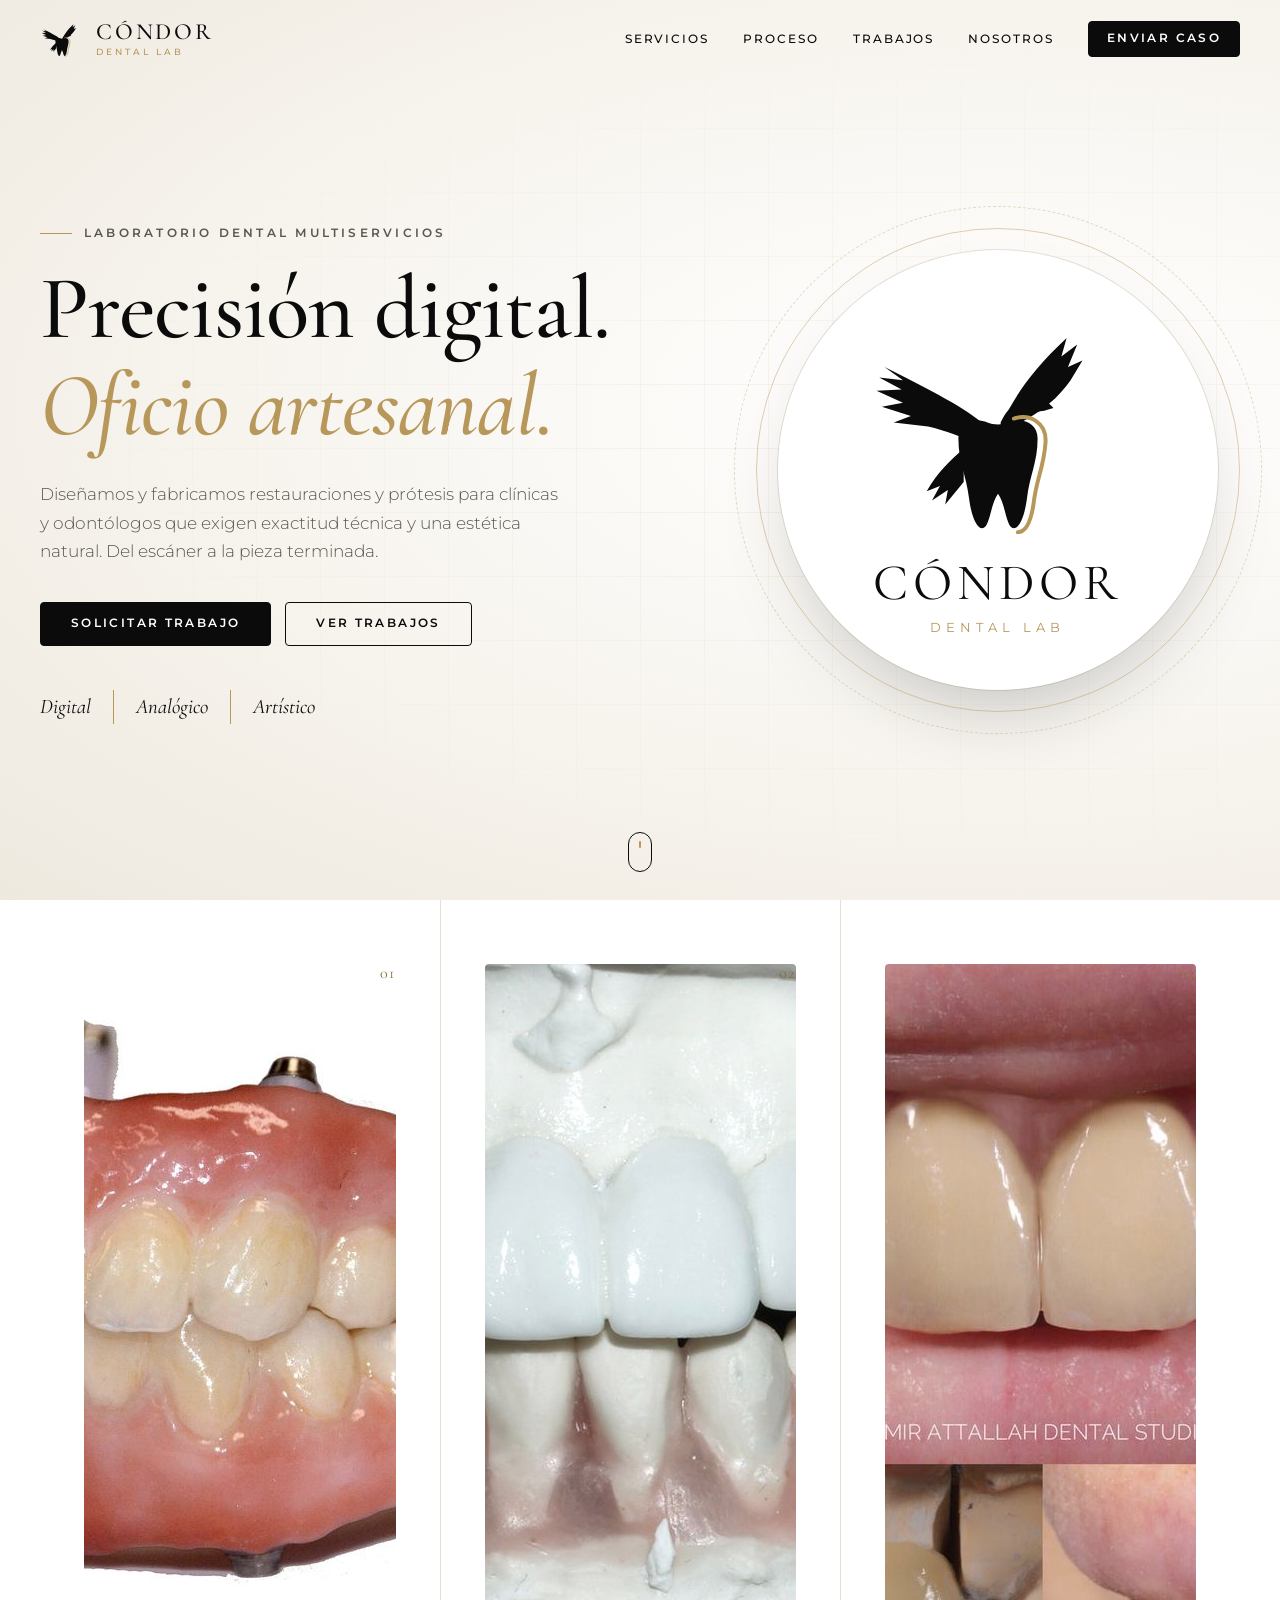
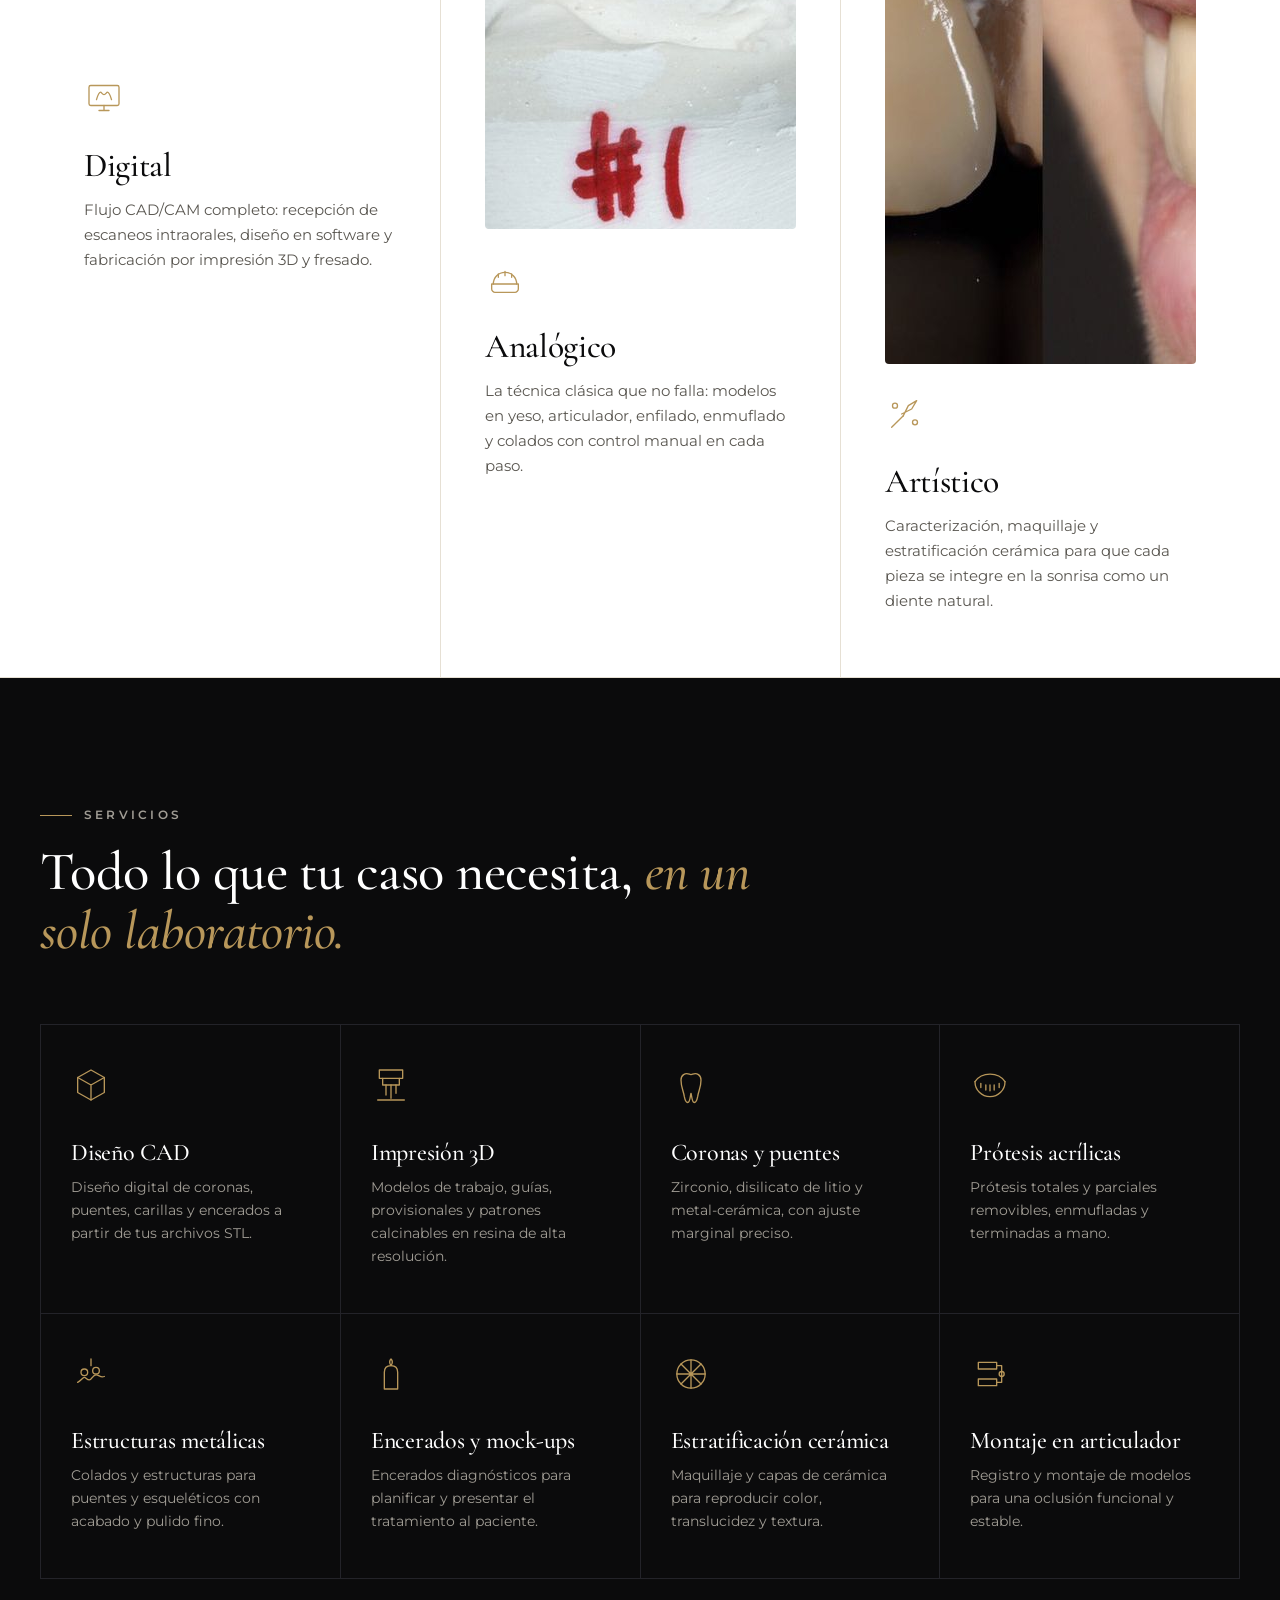
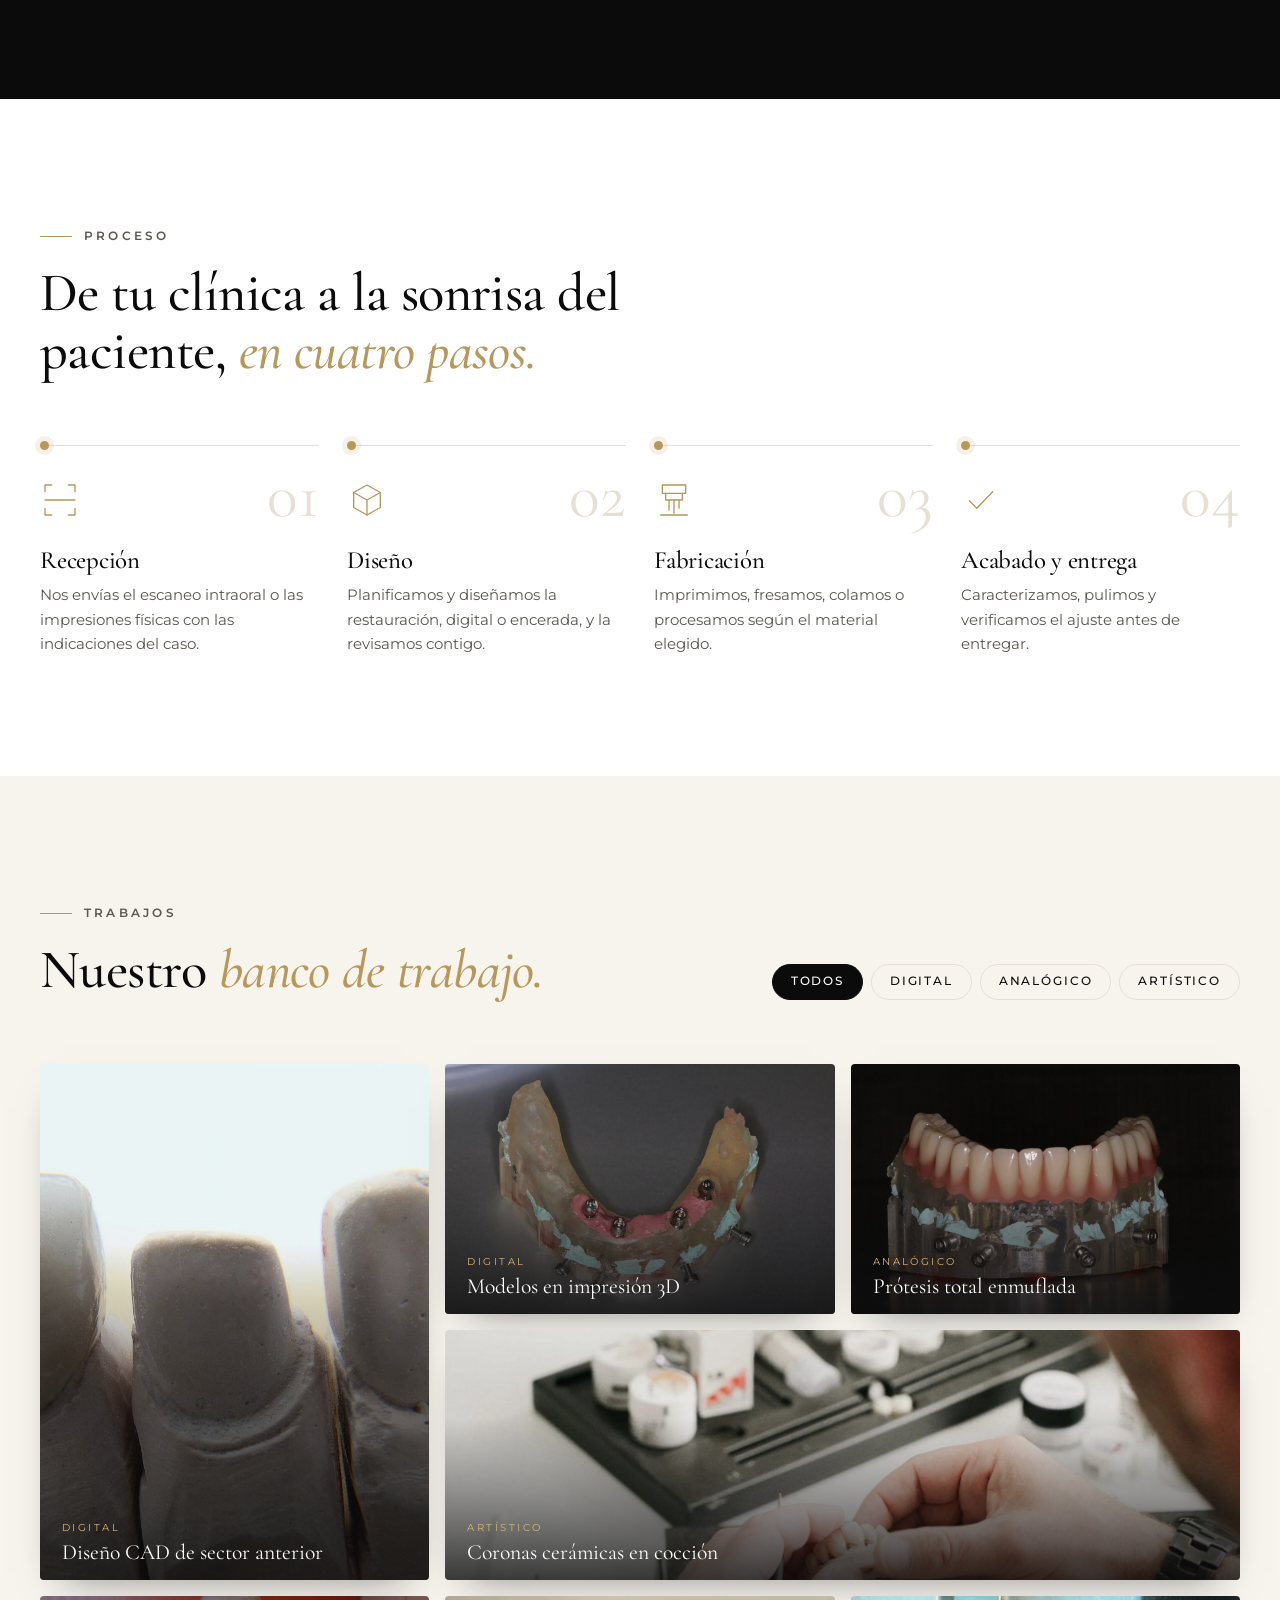
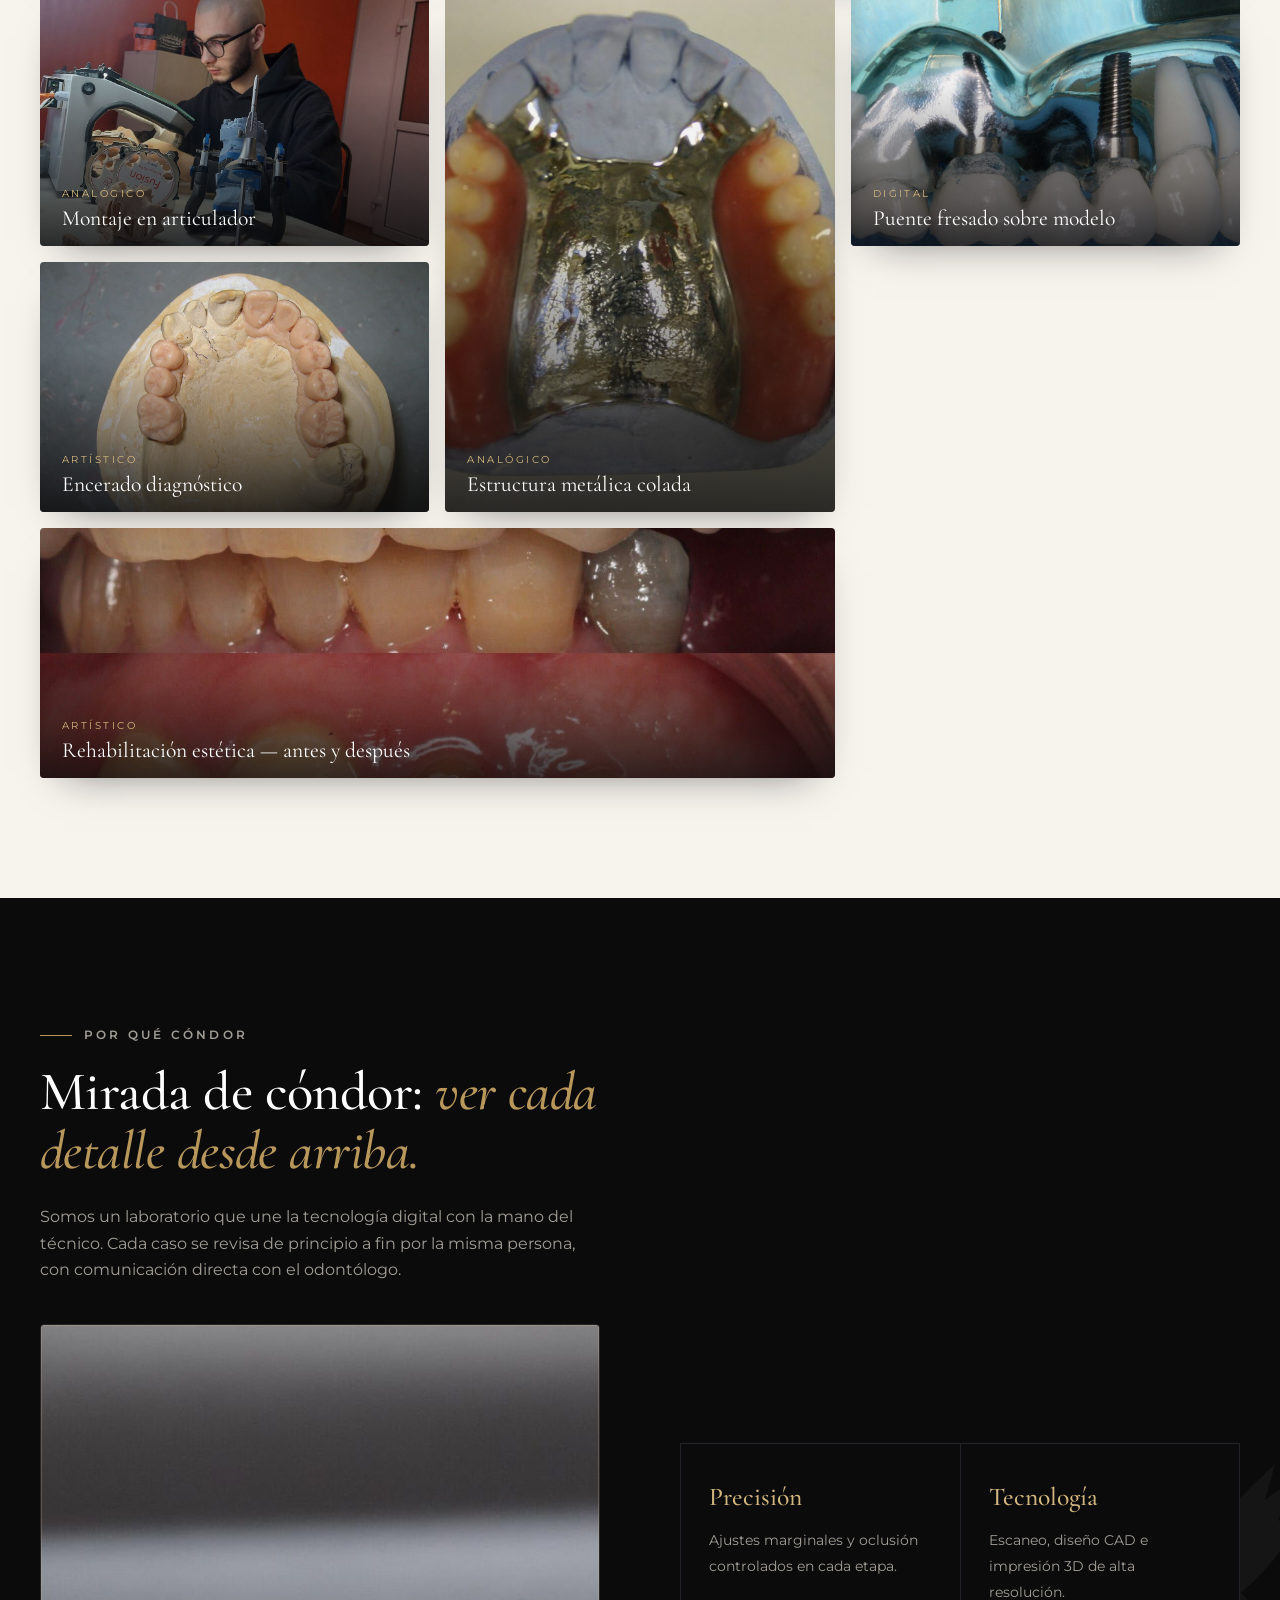
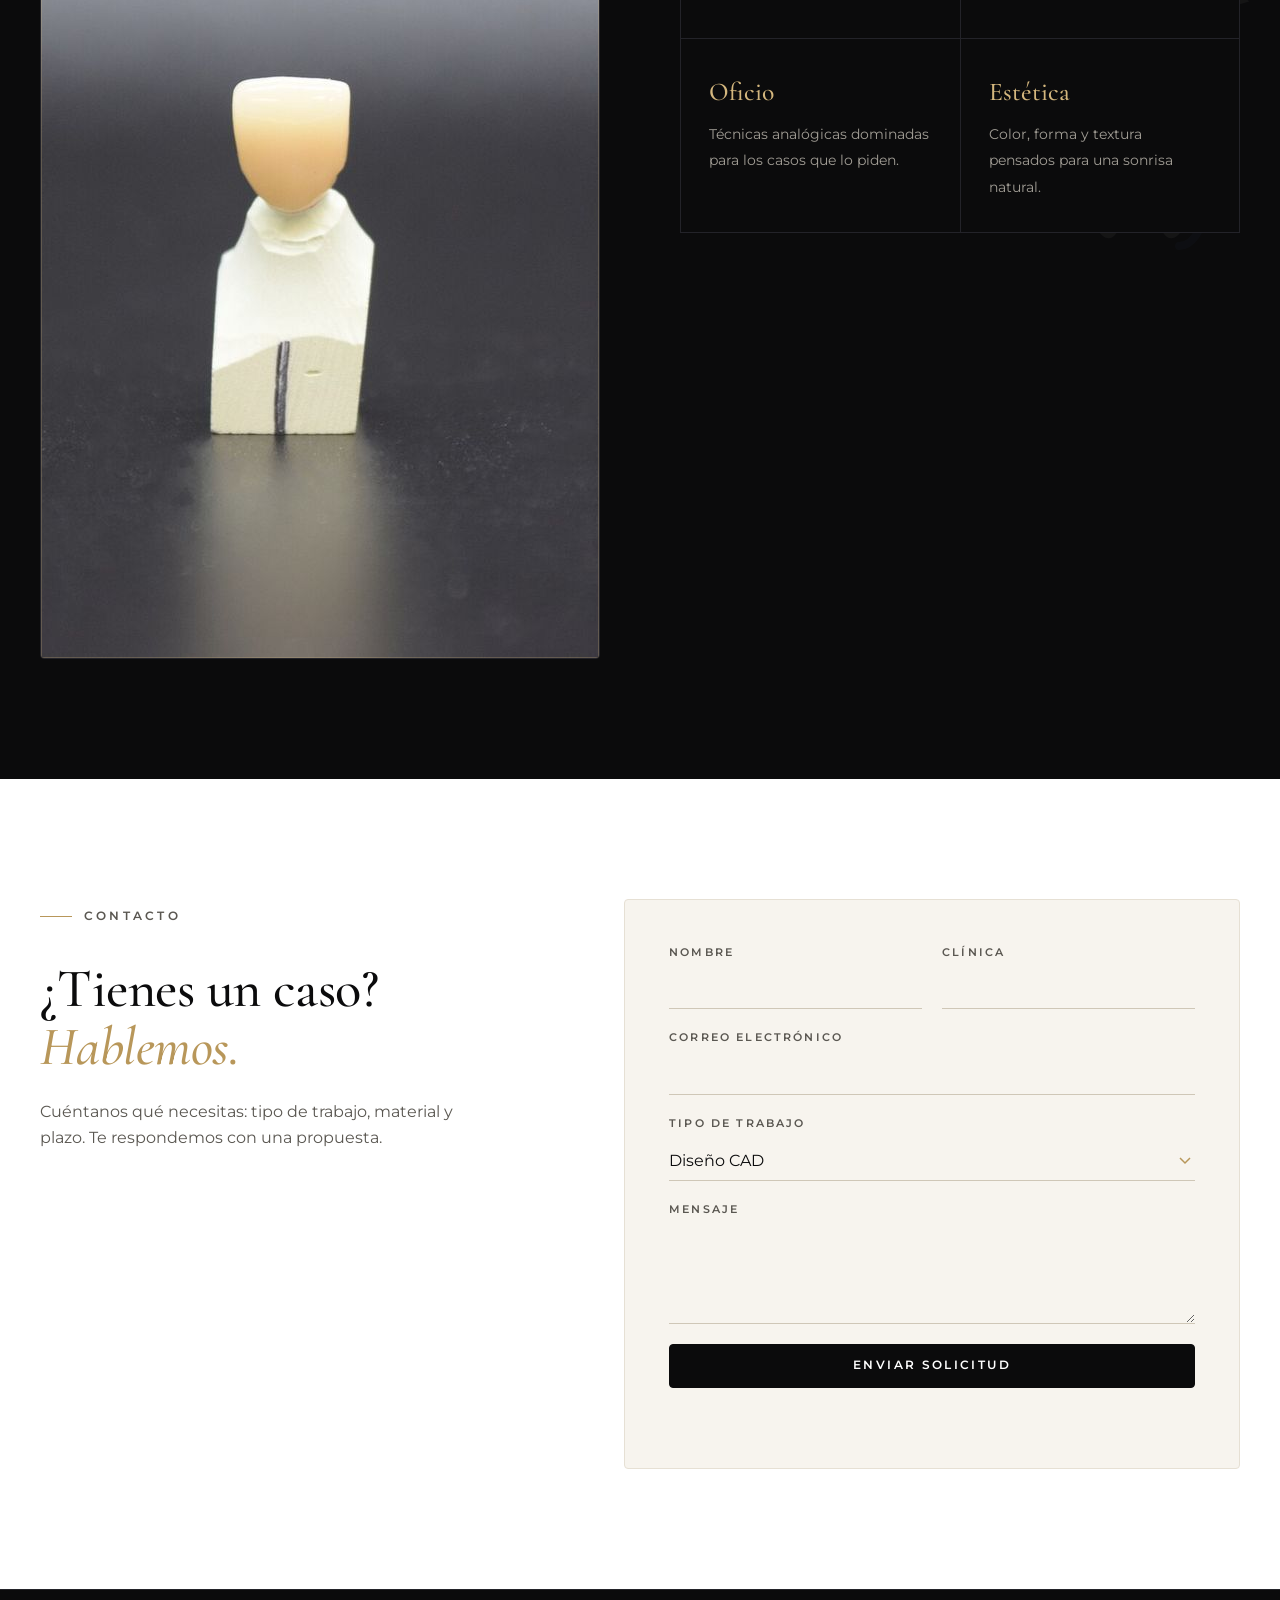
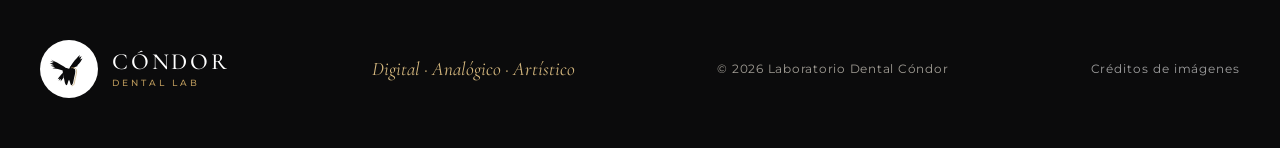
==== commit f02f21ea: "Fotos en galería, pilares y sección Nosotros; página de créditos Co-Authored-By: Claude Opus 5 <nore" ====
--- a/index.html
+++ b/index.html
@@ -152,18 +152,21 @@
       <h2 id="pilares-title" class="sr-only">Nuestros tres pilares</h2>
       <div class="container pillars__grid">
         <article class="pillar reveal">
+          <img class="pillar__img" src="assets/img/pilar-digital.jpg" alt="Puente de zirconio monolítico sobre modelo" width="1000" height="684" loading="lazy" decoding="async">
           <svg class="ico" aria-hidden="true" focusable="false"><use href="#i-digital"/></svg>
           <span class="pillar__num">01</span>
           <h3>Digital</h3>
           <p>Flujo CAD/CAM completo: recepción de escaneos intraorales, diseño en software y fabricación por impresión 3D y fresado.</p>
         </article>
         <article class="pillar reveal">
+          <img class="pillar__img" src="assets/img/pilar-analogico.jpg" alt="Montaje de dientes sobre modelo de yeso para implantes" width="1000" height="865" loading="lazy" decoding="async">
           <svg class="ico" aria-hidden="true" focusable="false"><use href="#i-analog"/></svg>
           <span class="pillar__num">02</span>
           <h3>Analógico</h3>
           <p>La técnica clásica que no falla: modelos en yeso, articulador, enfilado, enmuflado y colados con control manual en cada paso.</p>
         </article>
         <article class="pillar reveal">
+          <img class="pillar__img" src="assets/img/pilar-artistico.jpg" alt="Coronas cerámicas estratificadas en boca" width="1000" height="1000" loading="lazy" decoding="async">
           <svg class="ico" aria-hidden="true" focusable="false"><use href="#i-art"/></svg>
           <span class="pillar__num">03</span>
           <h3>Artístico</h3>
@@ -224,7 +227,6 @@
           </div>
         </header>
 
-        <!-- Para usar fotos reales: coloca los archivos en assets/img/ con estos nombres. -->
         <div class="works" aria-live="polite">
           <figure class="work work--tall reveal" data-cat="digital" style="--img:url('assets/img/diseno-cad.jpg')">
             <svg class="work__ico" aria-hidden="true" focusable="false"><use href="#i-cad"/></svg>
@@ -273,6 +275,9 @@
           <p class="eyebrow eyebrow--gold">Por qué Cóndor</p>
           <h2>Mirada de cóndor: <em>ver cada detalle desde arriba.</em></h2>
           <p>Somos un laboratorio que une la tecnología digital con la mano del técnico. Cada caso se revisa de principio a fin por la misma persona, con comunicación directa con el odontólogo.</p>
+          <figure class="about__img">
+            <img src="assets/img/nosotros.jpg" alt="Corona anterior de zirconio sobre su muñón" width="1400" height="933" loading="lazy" decoding="async">
+          </figure>
         </div>
         <ul class="values">
           <li class="reveal"><strong>Precisión</strong><span>Ajustes marginales y oclusión controlados en cada etapa.</span></li>
@@ -329,6 +334,7 @@
       </a>
       <p class="footer__tag">Digital · Analógico · Artístico</p>
       <p class="footer__copy">© <span id="year"></span> Laboratorio Dental Cóndor</p>
+      <a class="footer__credits" href="creditos.html">Créditos de imágenes</a>
     </div>
   </footer>
 
--- a/styles.css
+++ b/styles.css
@@ -405,3 +405,27 @@
   .brand__text strong { font-size: 1.25rem; }
   .footer__inner { flex-direction: column; text-align: center; }
 }
+
+/* FOTOS */
+.pillar__img {
+  display: block; width: 100%; aspect-ratio: 16 / 10; object-fit: cover;
+  border-radius: var(--radius); margin-bottom: 30px;
+  filter: saturate(.9); transition: filter .5s var(--ease), transform .6s var(--ease);
+}
+.pillar:hover .pillar__img { filter: saturate(1.05); transform: translateY(-4px); }
+.work.has-img::after { background: linear-gradient(180deg, rgba(11,11,12,.05) 35%, rgba(11,11,12,.88)); }
+.work.has-img { box-shadow: 0 18px 40px -24px rgba(11,11,12,.55); }
+.about__img {
+  margin: 40px 0 0; position: relative; border-radius: var(--radius); overflow: hidden;
+  border: 1px solid var(--ink-3);
+}
+.about__img::after {
+  content: ""; position: absolute; inset: 0; pointer-events: none;
+  box-shadow: inset 0 0 0 1px rgba(212,183,126,.25);
+}
+.about__img img { display: block; width: 100%; aspect-ratio: 3 / 2; object-fit: cover; }
+.footer__credits { font-size: .72rem; letter-spacing: .08em; opacity: .6; transition: opacity .3s; }
+.footer__credits:hover { opacity: 1; }
+@media (max-width: 700px) {
+  .pillar__img { aspect-ratio: 16 / 9; }
+}
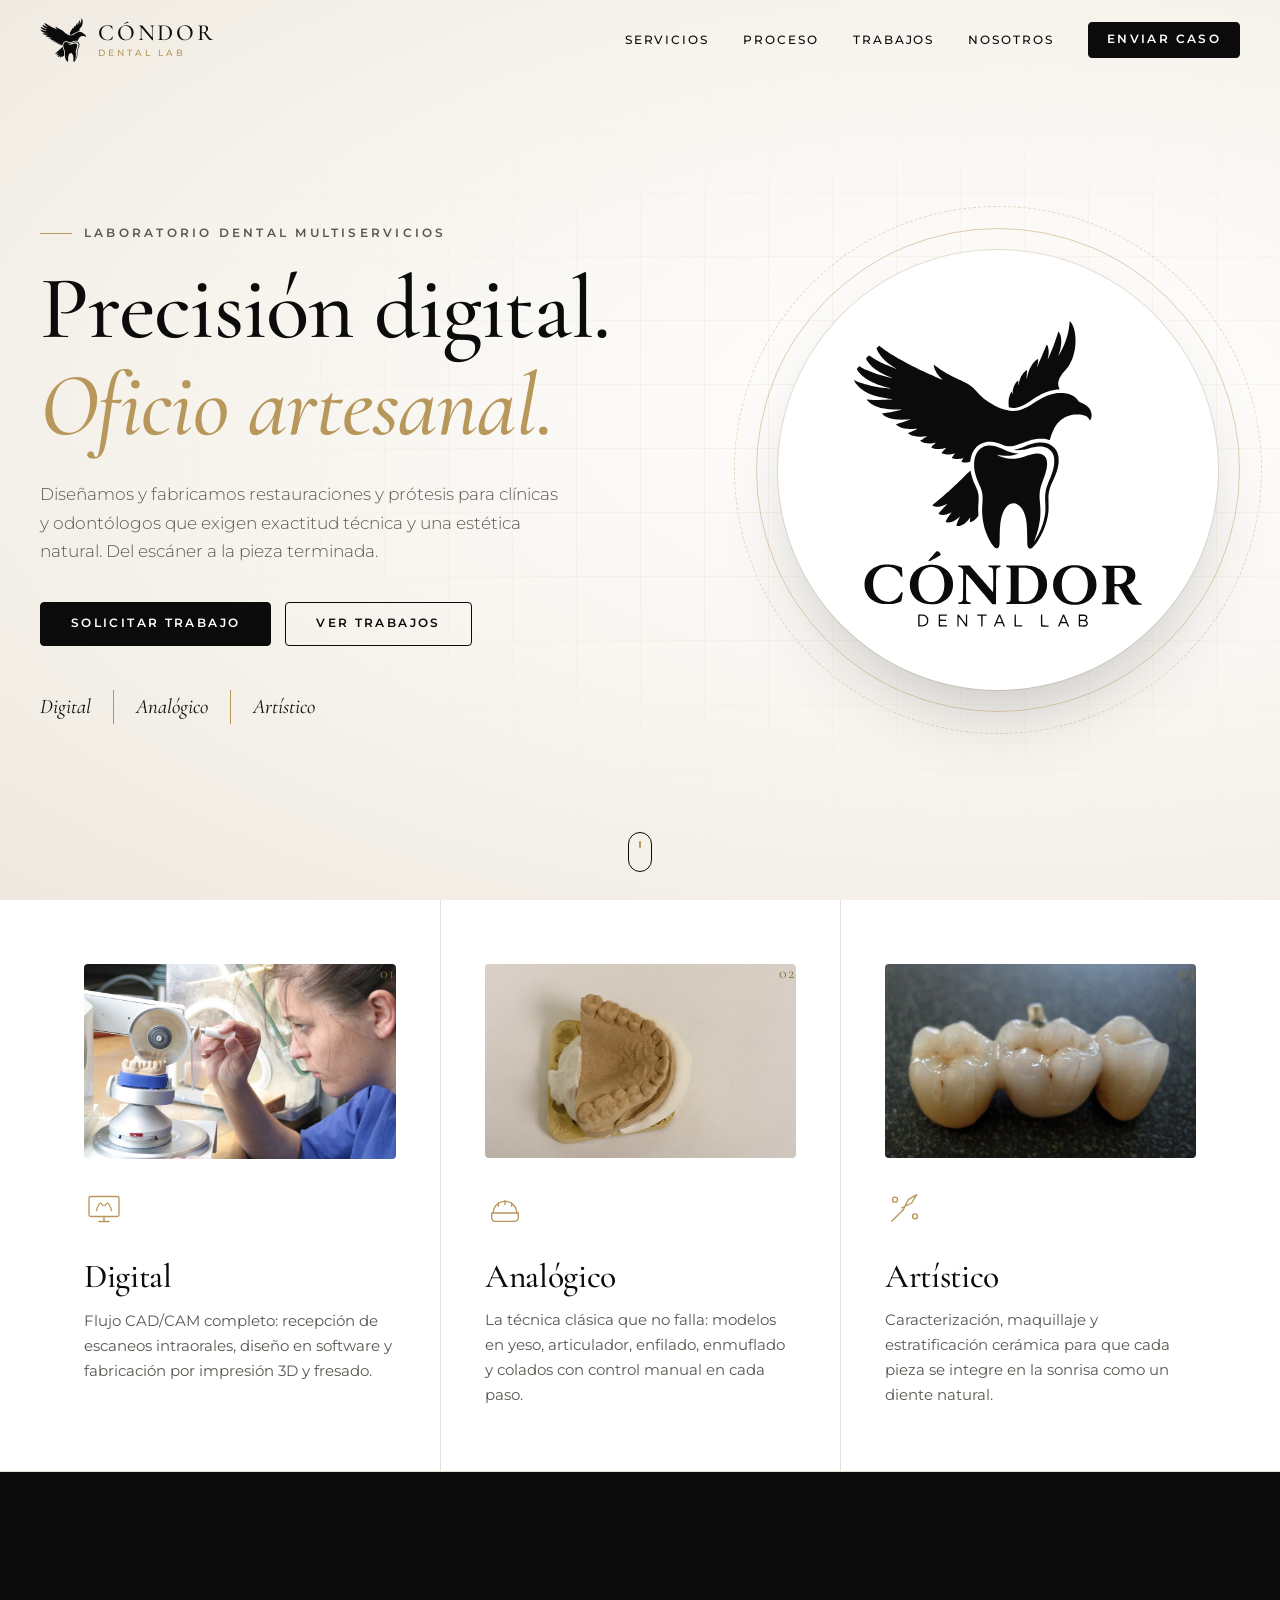
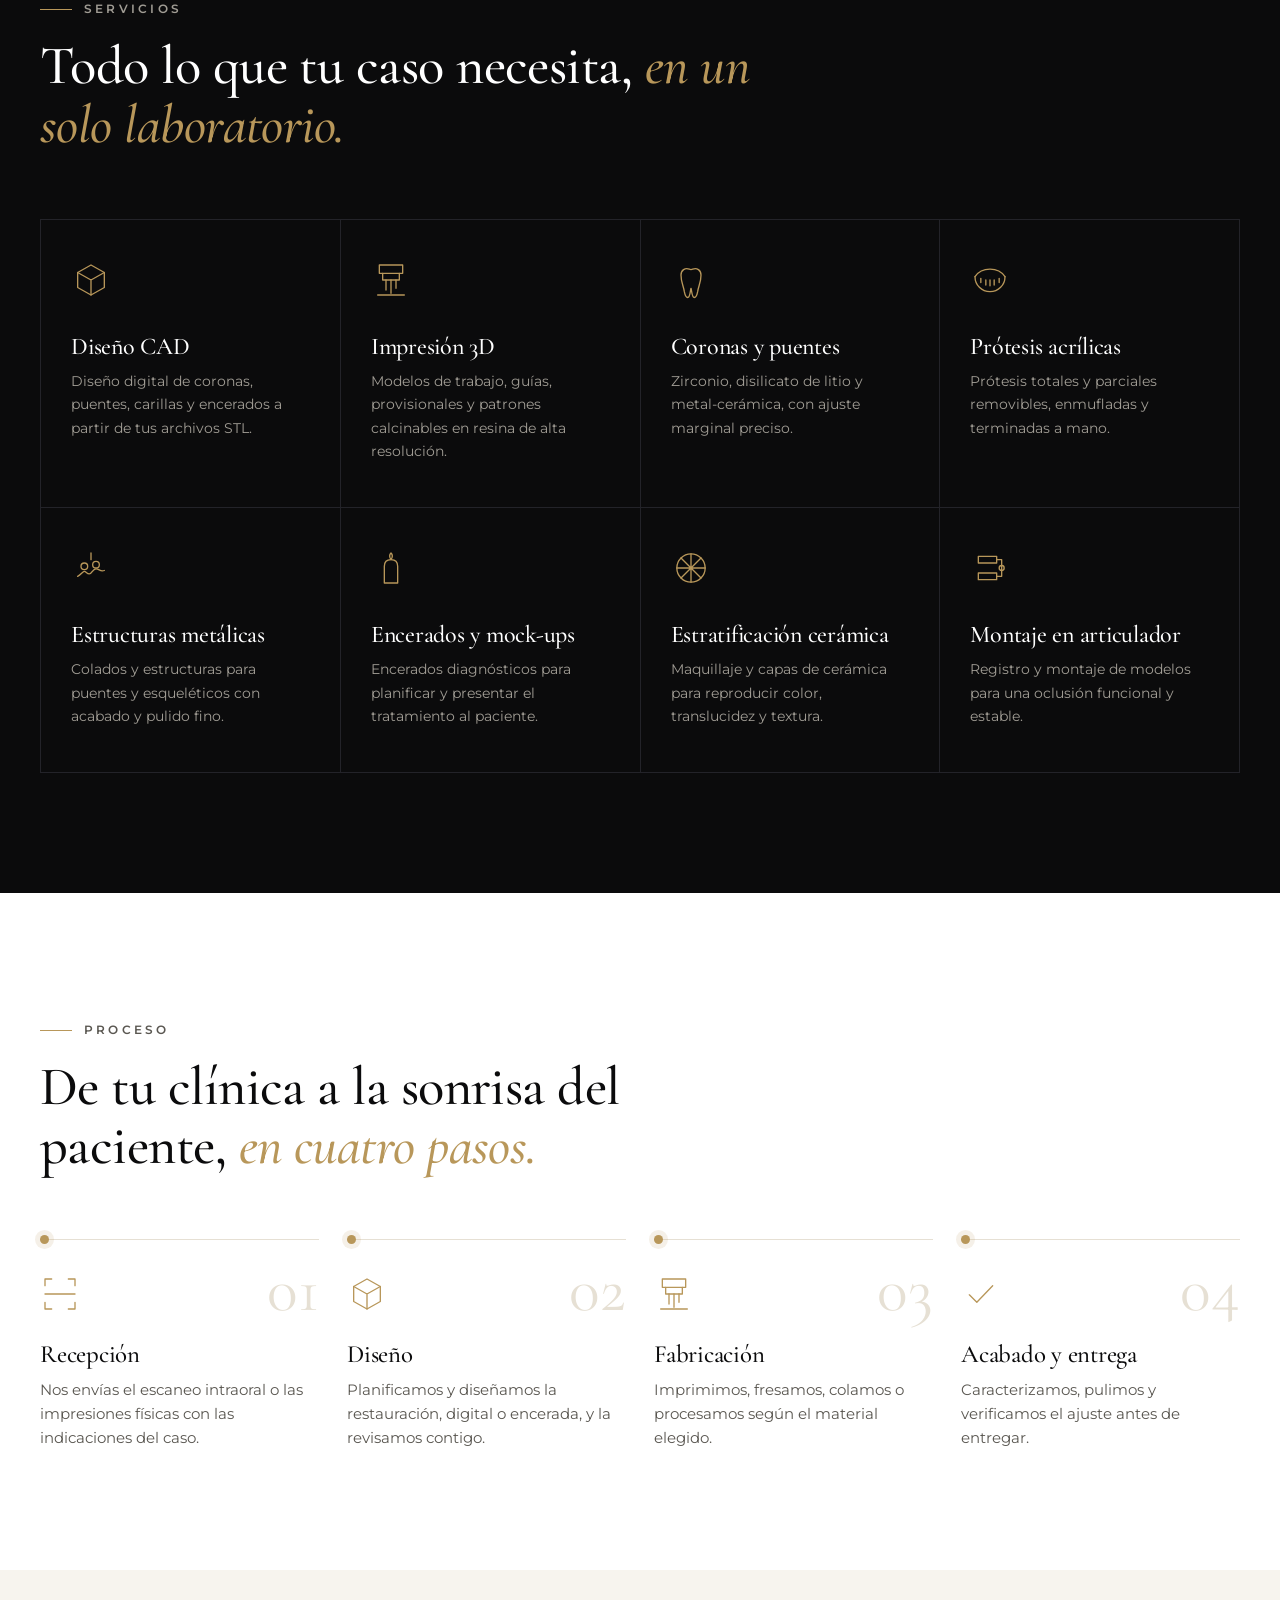
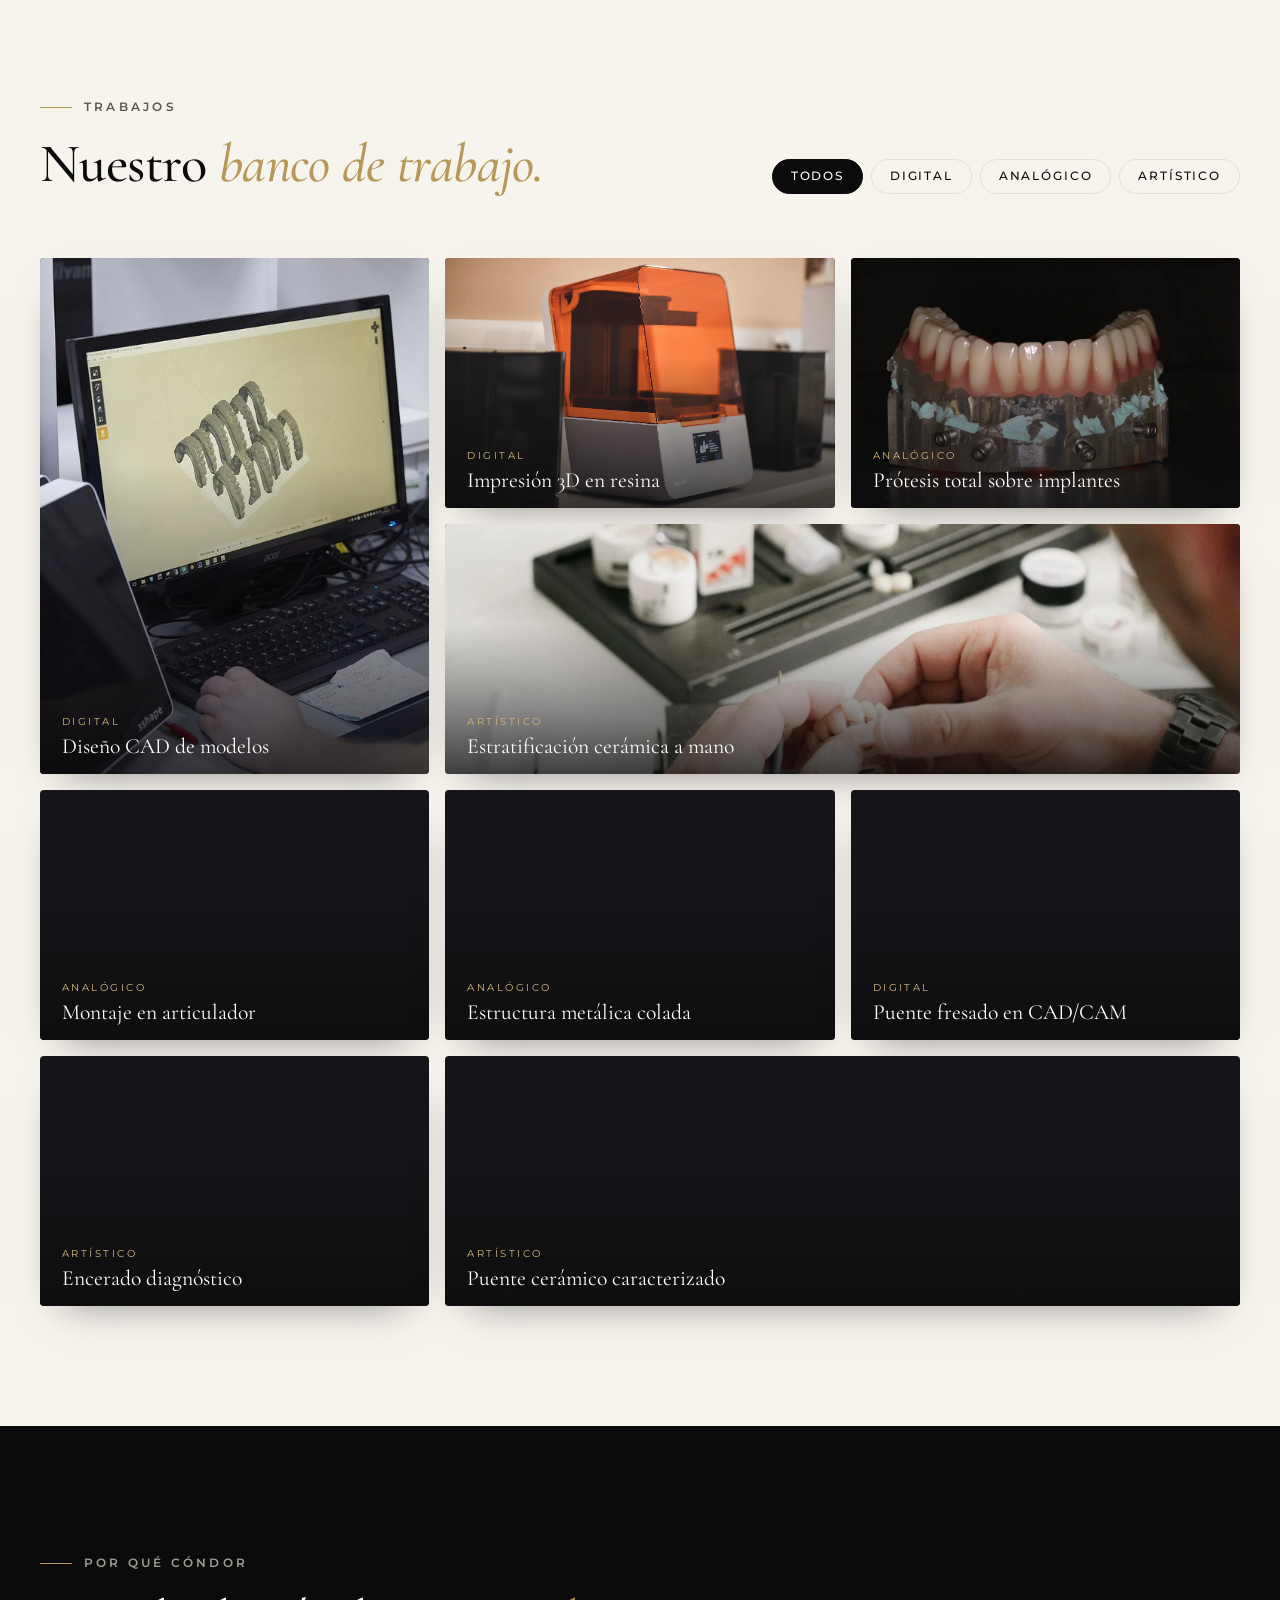
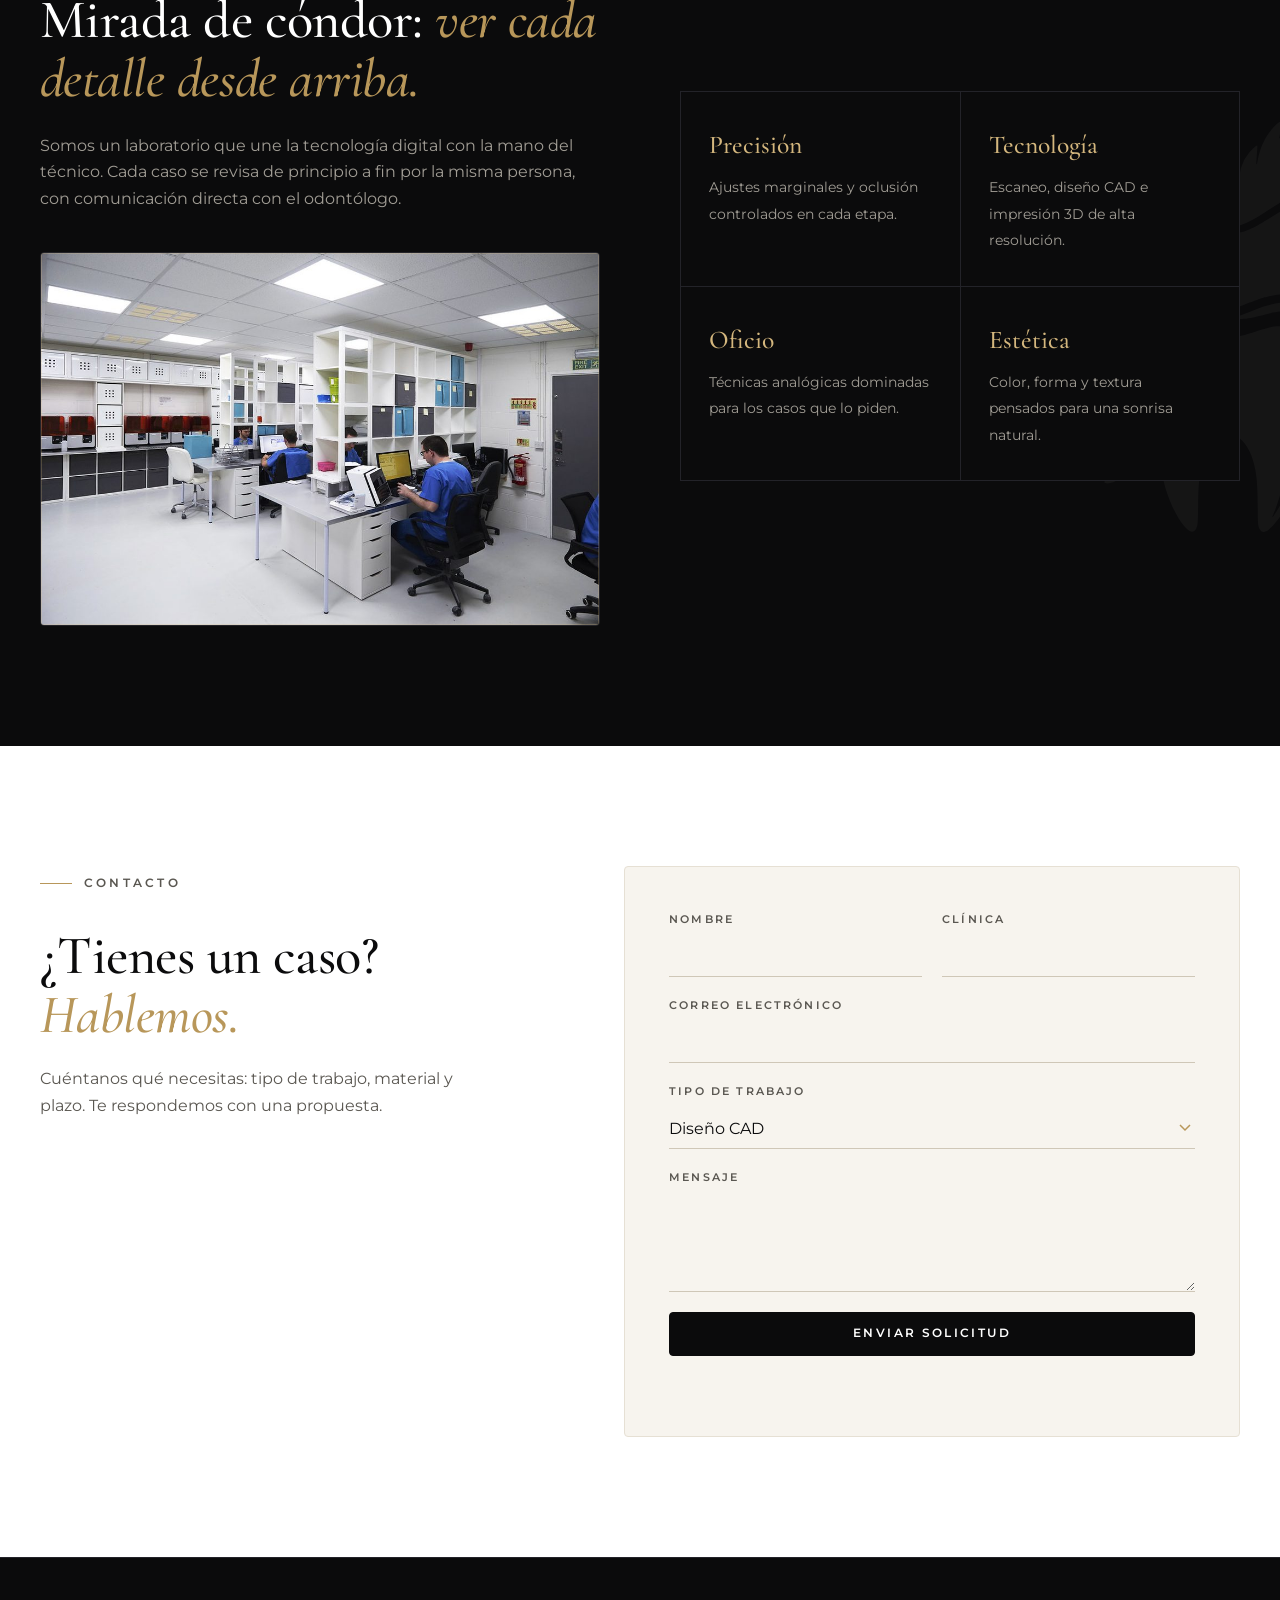
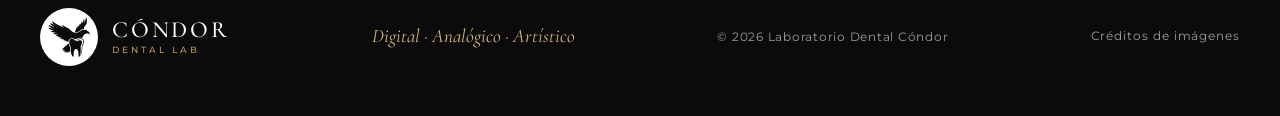
==== commit 3bbe14d2: "Logo oficial, galería con imágenes reales y fotos nuevas - Logo vectorizado (símbolo y completo) en " ====
--- a/index.html
+++ b/index.html
@@ -8,8 +8,9 @@
   <meta name="robots" content="index, follow, max-image-preview:large">
   <meta name="theme-color" content="#0B0B0C">
   <link rel="canonical" href="https://website-juanvoelker.vercel.app/">
-  <link rel="icon" href="assets/logo.svg" type="image/svg+xml">
-  <link rel="apple-touch-icon" href="assets/og-image.png">
+  <link rel="icon" href="assets/brand/condor-simbolo.svg" type="image/svg+xml">
+  <link rel="icon" href="assets/brand/favicon-64.png" type="image/png" sizes="64x64">
+  <link rel="apple-touch-icon" href="assets/brand/apple-touch-icon.png">
 
   <meta property="og:type" content="website">
   <meta property="og:locale" content="es_ES">
@@ -17,14 +18,14 @@
   <meta property="og:title" content="Cóndor Dental Lab | Laboratorio dental digital">
   <meta property="og:description" content="Laboratorio dental multiservicios: digital, analógico y artístico. Diseño CAD, impresión 3D, coronas, prótesis y cerámica.">
   <meta property="og:url" content="https://website-juanvoelker.vercel.app/">
-  <meta property="og:image" content="https://website-juanvoelker.vercel.app/assets/og-image.png">
+  <meta property="og:image" content="https://website-juanvoelker.vercel.app/assets/brand/og-condor.png">
   <meta property="og:image:width" content="1200">
   <meta property="og:image:height" content="630">
   <meta property="og:image:alt" content="Cóndor Dental Lab — Precisión digital. Oficio artesanal.">
   <meta name="twitter:card" content="summary_large_image">
   <meta name="twitter:title" content="Cóndor Dental Lab | Laboratorio dental digital">
   <meta name="twitter:description" content="Laboratorio dental multiservicios: digital, analógico y artístico.">
-  <meta name="twitter:image" content="https://website-juanvoelker.vercel.app/assets/og-image.png">
+  <meta name="twitter:image" content="https://website-juanvoelker.vercel.app/assets/brand/og-condor.png">
 
   <script type="application/ld+json">
   {
@@ -37,8 +38,8 @@
         "alternateName": "Laboratorio Dental Cóndor",
         "description": "Laboratorio dental multiservicios: digital, analógico y artístico.",
         "url": "https://website-juanvoelker.vercel.app/",
-        "logo": "https://website-juanvoelker.vercel.app/assets/logo.svg",
-        "image": "https://website-juanvoelker.vercel.app/assets/og-image.png",
+        "logo": "https://website-juanvoelker.vercel.app/assets/brand/condor-logo.svg",
+        "image": "https://website-juanvoelker.vercel.app/assets/brand/og-condor.png",
         "knowsAbout": ["Diseño CAD/CAM", "Impresión 3D dental", "Coronas y puentes", "Prótesis acrílicas", "Estructuras metálicas", "Encerados diagnósticos", "Estratificación cerámica"],
         "hasOfferCatalog": {
           "@type": "OfferCatalog",
@@ -101,7 +102,7 @@
   <header class="nav" id="nav">
     <div class="container nav__inner">
       <a href="#inicio" class="brand" aria-label="Cóndor Dental Lab — inicio">
-        <img src="assets/logo.svg" alt="" width="44" height="42">
+        <img src="assets/brand/condor-simbolo.svg" alt="" width="46" height="44">
         <span class="brand__text"><strong>CÓNDOR</strong><small>DENTAL LAB</small></span>
       </a>
       <nav class="nav__links" id="navLinks" aria-label="Principal">
@@ -136,9 +137,7 @@
         </div>
         <div class="hero__mark reveal">
           <div class="hero__ring">
-            <img src="assets/logo.svg" alt="Cóndor Dental Lab">
-            <p class="hero__word">CÓNDOR</p>
-            <p class="hero__sub">DENTAL LAB</p>
+            <img src="assets/brand/condor-logo.svg" alt="Cóndor Dental Lab" width="2775" height="2943">
           </div>
         </div>
       </div>
@@ -152,21 +151,21 @@
       <h2 id="pilares-title" class="sr-only">Nuestros tres pilares</h2>
       <div class="container pillars__grid">
         <article class="pillar reveal">
-          <img class="pillar__img" src="assets/img/pilar-digital.jpg" alt="Puente de zirconio monolítico sobre modelo" width="1000" height="684" loading="lazy" decoding="async">
+          <img class="pillar__img" src="assets/fotos/pilar-digital.jpg" alt="Técnica dental repasando una pieza en la fresadora" width="1000" height="625" loading="lazy" decoding="async">
           <svg class="ico" aria-hidden="true" focusable="false"><use href="#i-digital"/></svg>
           <span class="pillar__num">01</span>
           <h3>Digital</h3>
           <p>Flujo CAD/CAM completo: recepción de escaneos intraorales, diseño en software y fabricación por impresión 3D y fresado.</p>
         </article>
         <article class="pillar reveal">
-          <img class="pillar__img" src="assets/img/pilar-analogico.jpg" alt="Montaje de dientes sobre modelo de yeso para implantes" width="1000" height="865" loading="lazy" decoding="async">
+          <img class="pillar__img" src="assets/fotos/pilar-analogico.jpg" alt="Modelos de yeso zocalados" width="1000" height="625" loading="lazy" decoding="async">
           <svg class="ico" aria-hidden="true" focusable="false"><use href="#i-analog"/></svg>
           <span class="pillar__num">02</span>
           <h3>Analógico</h3>
           <p>La técnica clásica que no falla: modelos en yeso, articulador, enfilado, enmuflado y colados con control manual en cada paso.</p>
         </article>
         <article class="pillar reveal">
-          <img class="pillar__img" src="assets/img/pilar-artistico.jpg" alt="Coronas cerámicas estratificadas en boca" width="1000" height="1000" loading="lazy" decoding="async">
+          <img class="pillar__img" src="assets/fotos/pilar-artistico.jpg" alt="Puente de porcelana dental sobre fondo oscuro" width="1000" height="625" loading="lazy" decoding="async">
           <svg class="ico" aria-hidden="true" focusable="false"><use href="#i-art"/></svg>
           <span class="pillar__num">03</span>
           <h3>Artístico</h3>
@@ -228,41 +227,41 @@
         </header>
 
         <div class="works" aria-live="polite">
-          <figure class="work work--tall reveal" data-cat="digital" style="--img:url('assets/img/diseno-cad.jpg')">
-            <svg class="work__ico" aria-hidden="true" focusable="false"><use href="#i-cad"/></svg>
-            <figcaption><span>Digital</span>Diseño CAD de sector anterior</figcaption>
-          </figure>
-          <figure class="work reveal" data-cat="digital" style="--img:url('assets/img/impresion-3d.jpg')">
-            <svg class="work__ico" aria-hidden="true" focusable="false"><use href="#i-print"/></svg>
-            <figcaption><span>Digital</span>Modelos en impresión 3D</figcaption>
-          </figure>
-          <figure class="work reveal" data-cat="analogico" style="--img:url('assets/img/protesis-acrilica.jpg')">
-            <svg class="work__ico" aria-hidden="true" focusable="false"><use href="#i-denture"/></svg>
-            <figcaption><span>Analógico</span>Prótesis total enmuflada</figcaption>
-          </figure>
-          <figure class="work work--wide reveal" data-cat="artistico" style="--img:url('assets/img/ceramica.jpg')">
-            <svg class="work__ico" aria-hidden="true" focusable="false"><use href="#i-ceramic"/></svg>
-            <figcaption><span>Artístico</span>Coronas cerámicas en cocción</figcaption>
-          </figure>
-          <figure class="work reveal" data-cat="analogico" style="--img:url('assets/img/articulador.jpg')">
-            <svg class="work__ico" aria-hidden="true" focusable="false"><use href="#i-articulator"/></svg>
+          <figure class="work work--tall reveal" data-cat="digital">
+            <img src="assets/fotos/cad-software.jpg" alt="Técnico dental preparando modelos en software CAD" width="1024" height="683" loading="lazy" decoding="async" style="object-position:30% 50%">
+            <figcaption><span>Digital</span>Diseño CAD de modelos</figcaption>
+          </figure>
+          <figure class="work reveal" data-cat="digital">
+            <img src="assets/fotos/impresora-3d.jpg" alt="Impresora 3D de resina en un laboratorio dental" width="1400" height="865" loading="lazy" decoding="async" style="object-position:35% 50%">
+            <figcaption><span>Digital</span>Impresión 3D en resina</figcaption>
+          </figure>
+          <figure class="work reveal" data-cat="analogico">
+            <img src="assets/fotos/protesis-total.jpg" alt="Prótesis total acrílica sobre implantes" width="1200" height="800" loading="lazy" decoding="async" style="object-position:50% 50%">
+            <figcaption><span>Analógico</span>Prótesis total sobre implantes</figcaption>
+          </figure>
+          <figure class="work work--wide reveal" data-cat="artistico">
+            <img src="assets/fotos/estratificacion.jpg" alt="Técnico estratificando cerámica a mano" width="1600" height="1166" loading="lazy" decoding="async" style="object-position:50% 55%">
+            <figcaption><span>Artístico</span>Estratificación cerámica a mano</figcaption>
+          </figure>
+          <figure class="work reveal" data-cat="analogico">
+            <img src="assets/fotos/banco-articuladores.jpg" alt="Banco de trabajo con modelos montados en articuladores" width="1024" height="683" loading="lazy" decoding="async" style="object-position:50% 50%">
             <figcaption><span>Analógico</span>Montaje en articulador</figcaption>
           </figure>
-          <figure class="work work--tall reveal" data-cat="analogico" style="--img:url('assets/img/colado.jpg')">
-            <svg class="work__ico" aria-hidden="true" focusable="false"><use href="#i-metal"/></svg>
+          <figure class="work reveal" data-cat="analogico">
+            <img src="assets/fotos/estructura-colada.jpg" alt="Prótesis esquelética con estructura metálica colada" width="1200" height="800" loading="lazy" decoding="async" style="object-position:50% 50%">
             <figcaption><span>Analógico</span>Estructura metálica colada</figcaption>
           </figure>
-          <figure class="work reveal" data-cat="digital" style="--img:url('assets/img/fresado.jpg')">
-            <svg class="work__ico" aria-hidden="true" focusable="false"><use href="#i-crown"/></svg>
-            <figcaption><span>Digital</span>Puente fresado sobre modelo</figcaption>
-          </figure>
-          <figure class="work reveal" data-cat="artistico" style="--img:url('assets/img/encerado.jpg')">
-            <svg class="work__ico" aria-hidden="true" focusable="false"><use href="#i-wax"/></svg>
+          <figure class="work reveal" data-cat="digital">
+            <img src="assets/fotos/puente-fresado.jpg" alt="Fresado de un puente metálico completo" width="1024" height="686" loading="lazy" decoding="async" style="object-position:50% 50%">
+            <figcaption><span>Digital</span>Puente fresado en CAD/CAM</figcaption>
+          </figure>
+          <figure class="work reveal" data-cat="artistico">
+            <img src="assets/fotos/encerado-diagnostico.jpg" alt="Encerado diagnóstico sobre modelo de yeso" width="1200" height="900" loading="lazy" decoding="async" style="object-position:50% 50%">
             <figcaption><span>Artístico</span>Encerado diagnóstico</figcaption>
           </figure>
-          <figure class="work work--wide reveal" data-cat="artistico" style="--img:url('assets/img/antes-despues.jpg')">
-            <svg class="work__ico" aria-hidden="true" focusable="false"><use href="#i-art"/></svg>
-            <figcaption><span>Artístico</span>Rehabilitación estética — antes y después</figcaption>
+          <figure class="work work--wide reveal" data-cat="artistico">
+            <img src="assets/fotos/puente-ceramico.jpg" alt="Puente cerámico de tres piezas con caracterización" width="1600" height="1112" loading="lazy" decoding="async" style="object-position:50% 50%">
+            <figcaption><span>Artístico</span>Puente cerámico caracterizado</figcaption>
           </figure>
         </div>
       </div>
@@ -276,7 +275,7 @@
           <h2>Mirada de cóndor: <em>ver cada detalle desde arriba.</em></h2>
           <p>Somos un laboratorio que une la tecnología digital con la mano del técnico. Cada caso se revisa de principio a fin por la misma persona, con comunicación directa con el odontólogo.</p>
           <figure class="about__img">
-            <img src="assets/img/nosotros.jpg" alt="Corona anterior de zirconio sobre su muñón" width="1400" height="933" loading="lazy" decoding="async">
+            <img src="assets/fotos/laboratorio.jpg" alt="Laboratorio dental digital con impresoras 3D y puestos de diseño" width="1020" height="680" loading="lazy" decoding="async">
           </figure>
         </div>
         <ul class="values">
@@ -329,7 +328,7 @@
   <footer class="footer">
     <div class="container footer__inner">
       <a href="#inicio" class="footer__brand">
-        <span class="badge"><img src="assets/logo.svg" alt="" width="46" height="44"></span>
+        <span class="badge"><img src="assets/brand/condor-simbolo.svg" alt="" width="46" height="44"></span>
         <span class="brand__text brand__text--light"><strong>CÓNDOR</strong><small>DENTAL LAB</small></span>
       </a>
       <p class="footer__tag">Digital · Analógico · Artístico</p>
--- a/styles.css
+++ b/styles.css
@@ -164,9 +164,7 @@
   inset: -44px; border: 1px dashed rgba(184,151,90,.35);
   animation: spin 60s linear infinite;
 }
-.hero__ring img { width: 60%; animation: float 6s ease-in-out infinite; }
-.hero__word { font-family: var(--serif); font-size: clamp(2rem, 4.2vw, 3.2rem); letter-spacing: .1em; line-height: 1; margin-top: 6px; }
-.hero__sub { font-size: clamp(.62rem, 1.1vw, .82rem); letter-spacing: .38em; color: var(--gold); margin-top: 8px; }
+.hero__ring img { width: 66%; height: auto; margin-top: 2%; animation: float 6s ease-in-out infinite; }
 
 .hero__scroll {
   position: absolute; bottom: 28px; left: 50%; transform: translateX(-50%);
@@ -244,21 +242,10 @@
 .works { display: grid; grid-template-columns: repeat(3, 1fr); grid-auto-rows: 250px; gap: 16px; grid-auto-flow: dense; }
 .work {
   margin: 0; position: relative; overflow: hidden; border-radius: var(--radius);
-  background:
-    var(--img, none) center / cover no-repeat,
-    radial-gradient(circle at 30% 20%, rgba(212,183,126,.22), transparent 55%),
-    linear-gradient(145deg, var(--ink-3), var(--ink));
-  display: flex; align-items: center; justify-content: center;
+  background: var(--ink-2);
   transition: opacity .4s var(--ease), transform .4s var(--ease);
   isolation: isolate;
 }
-.work:nth-child(3n+2) {
-  background:
-    var(--img, none) center / cover no-repeat,
-    radial-gradient(circle at 70% 30%, rgba(184,151,90,.28), transparent 60%),
-    linear-gradient(160deg, #fff, #E9E2D3);
-}
-.work:nth-child(3n+2) .work__ico { stroke: var(--ink); }
 .work--tall { grid-row: span 2; }
 .work--wide { grid-column: span 2; }
 .work::after {
@@ -266,13 +253,11 @@
   background: linear-gradient(180deg, transparent 45%, rgba(11,11,12,.85));
   opacity: .9; transition: opacity .4s;
 }
-.work__ico {
-  width: 30%; max-width: 110px; aspect-ratio: 1; height: auto;
-  fill: none; stroke: var(--gold); stroke-width: 1.1; stroke-linecap: round; stroke-linejoin: round;
-  transition: transform .6s var(--ease); position: relative; z-index: 0; opacity: .9;
-}
-.work.has-img .work__ico { display: none; }
-.work:hover .work__ico { transform: scale(1.1) rotate(-4deg); }
+.work > img {
+  position: absolute; inset: 0; width: 100%; height: 100%; object-fit: cover; z-index: -1;
+  transition: transform .8s var(--ease);
+}
+.work:hover > img { transform: scale(1.05); }
 .work figcaption {
   position: absolute; left: 22px; right: 22px; bottom: 20px; z-index: 1;
   color: #fff; font-family: var(--serif); font-size: 1.35rem; line-height: 1.2;
@@ -289,7 +274,7 @@
 .about { overflow: hidden; }
 .about::before {
   content: ""; position: absolute; right: -120px; top: 50%; width: 520px; height: 520px; transform: translateY(-50%);
-  background: url("assets/logo.svg") center / contain no-repeat;
+  background: url("assets/brand/condor-simbolo.svg") center / contain no-repeat;
   filter: invert(1); opacity: .04; pointer-events: none;
 }
 .about__inner { display: grid; grid-template-columns: 1fr 1fr; gap: 80px; align-items: center; position: relative; }
@@ -408,13 +393,13 @@
 
 /* FOTOS */
 .pillar__img {
-  display: block; width: 100%; aspect-ratio: 16 / 10; object-fit: cover;
+  display: block; width: 100%; height: auto; aspect-ratio: 16 / 10; object-fit: cover;
   border-radius: var(--radius); margin-bottom: 30px;
   filter: saturate(.9); transition: filter .5s var(--ease), transform .6s var(--ease);
 }
 .pillar:hover .pillar__img { filter: saturate(1.05); transform: translateY(-4px); }
-.work.has-img::after { background: linear-gradient(180deg, rgba(11,11,12,.05) 35%, rgba(11,11,12,.88)); }
-.work.has-img { box-shadow: 0 18px 40px -24px rgba(11,11,12,.55); }
+.work::after { background: linear-gradient(180deg, rgba(11,11,12,0) 40%, rgba(11,11,12,.85)); }
+.work { box-shadow: 0 18px 40px -24px rgba(11,11,12,.55); }
 .about__img {
   margin: 40px 0 0; position: relative; border-radius: var(--radius); overflow: hidden;
   border: 1px solid var(--ink-3);
@@ -423,9 +408,6 @@
   content: ""; position: absolute; inset: 0; pointer-events: none;
   box-shadow: inset 0 0 0 1px rgba(212,183,126,.25);
 }
-.about__img img { display: block; width: 100%; aspect-ratio: 3 / 2; object-fit: cover; }
+.about__img img { display: block; width: 100%; height: auto; aspect-ratio: 3 / 2; object-fit: cover; }
 .footer__credits { font-size: .72rem; letter-spacing: .08em; opacity: .6; transition: opacity .3s; }
 .footer__credits:hover { opacity: 1; }
-@media (max-width: 700px) {
-  .pillar__img { aspect-ratio: 16 / 9; }
-}
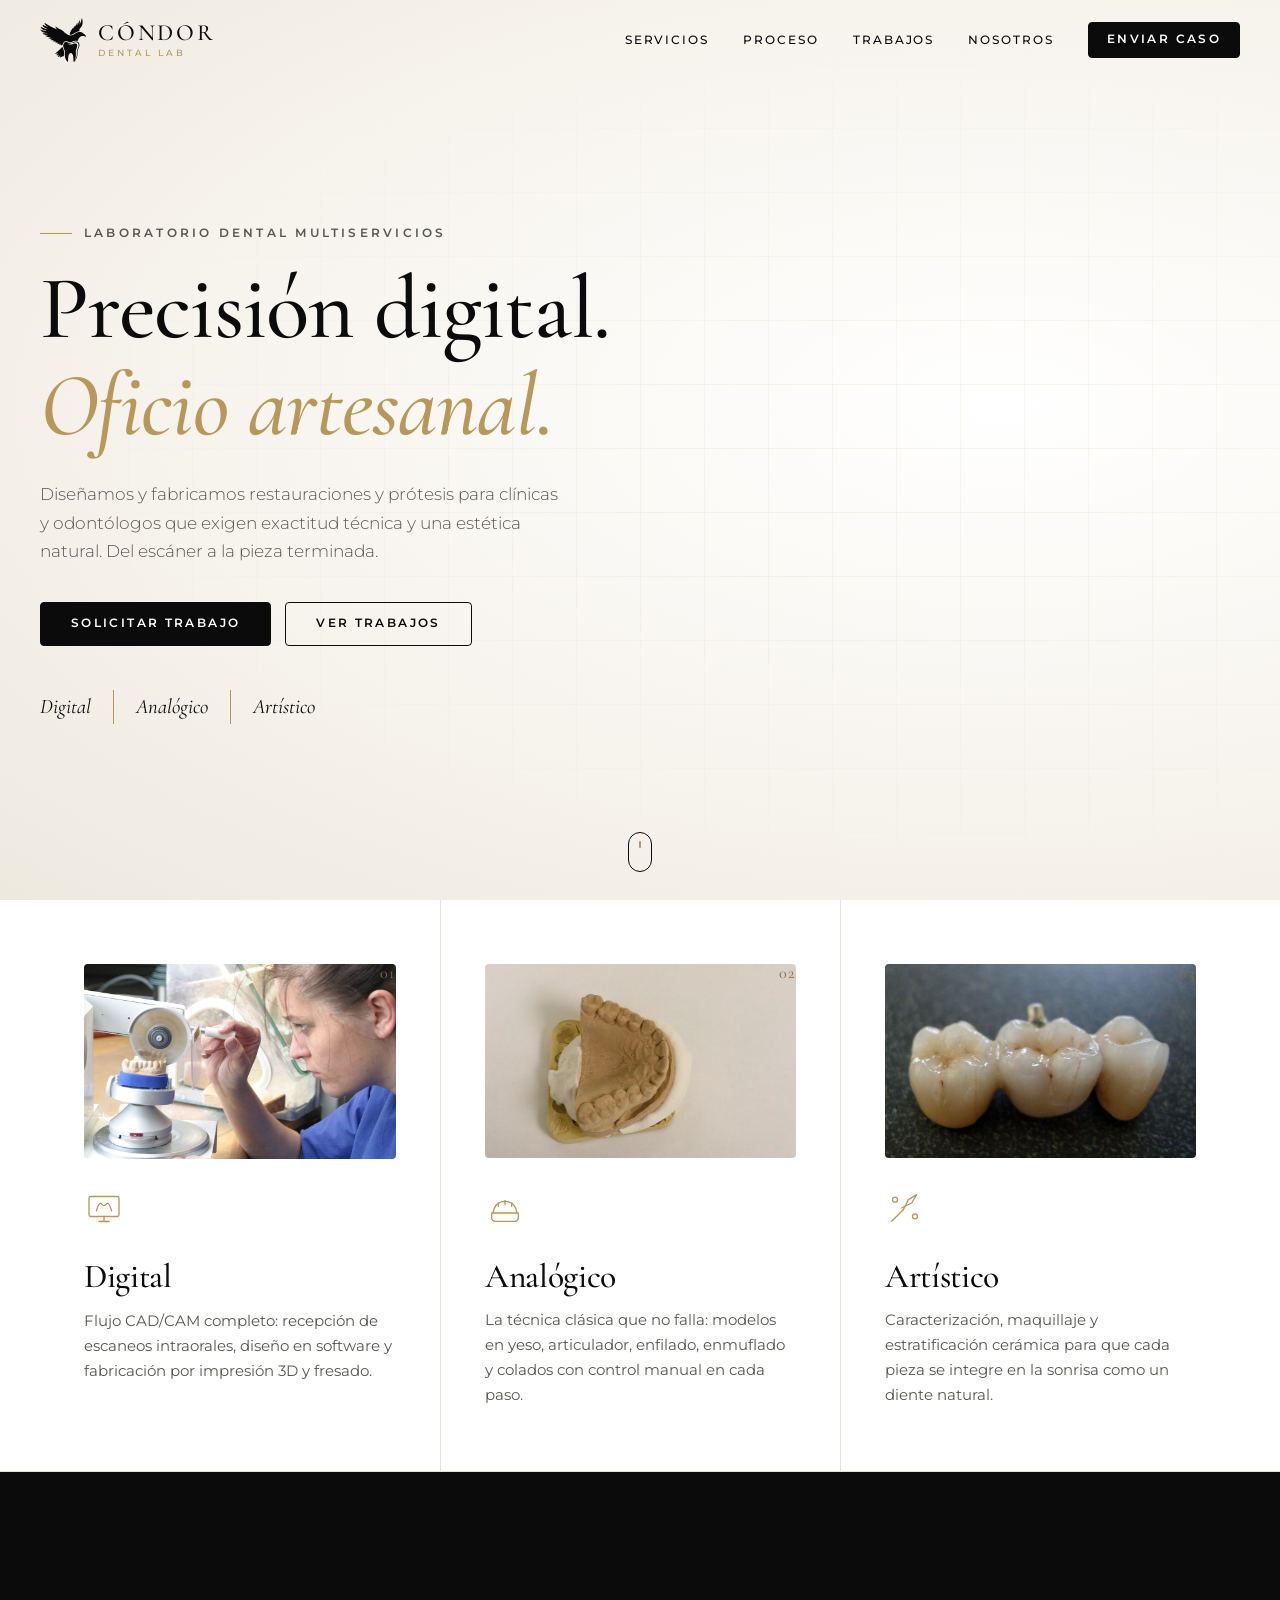
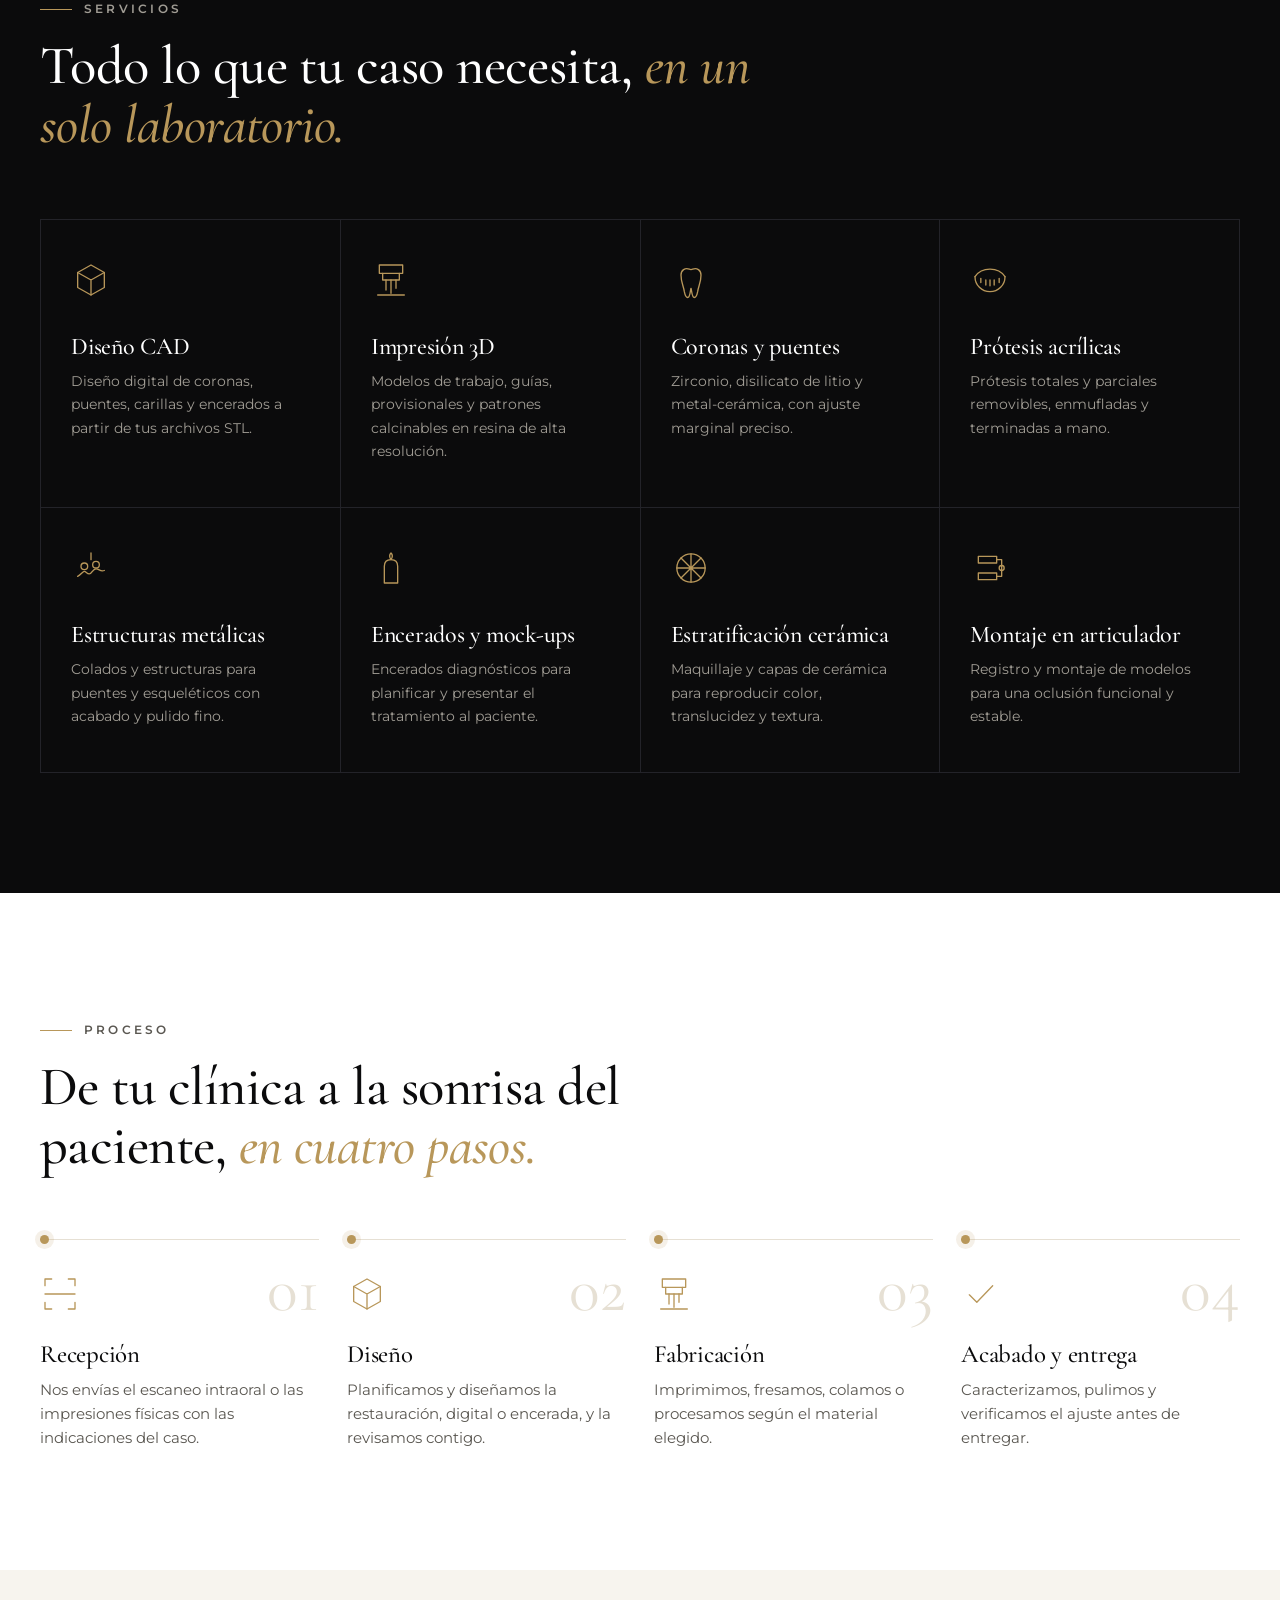
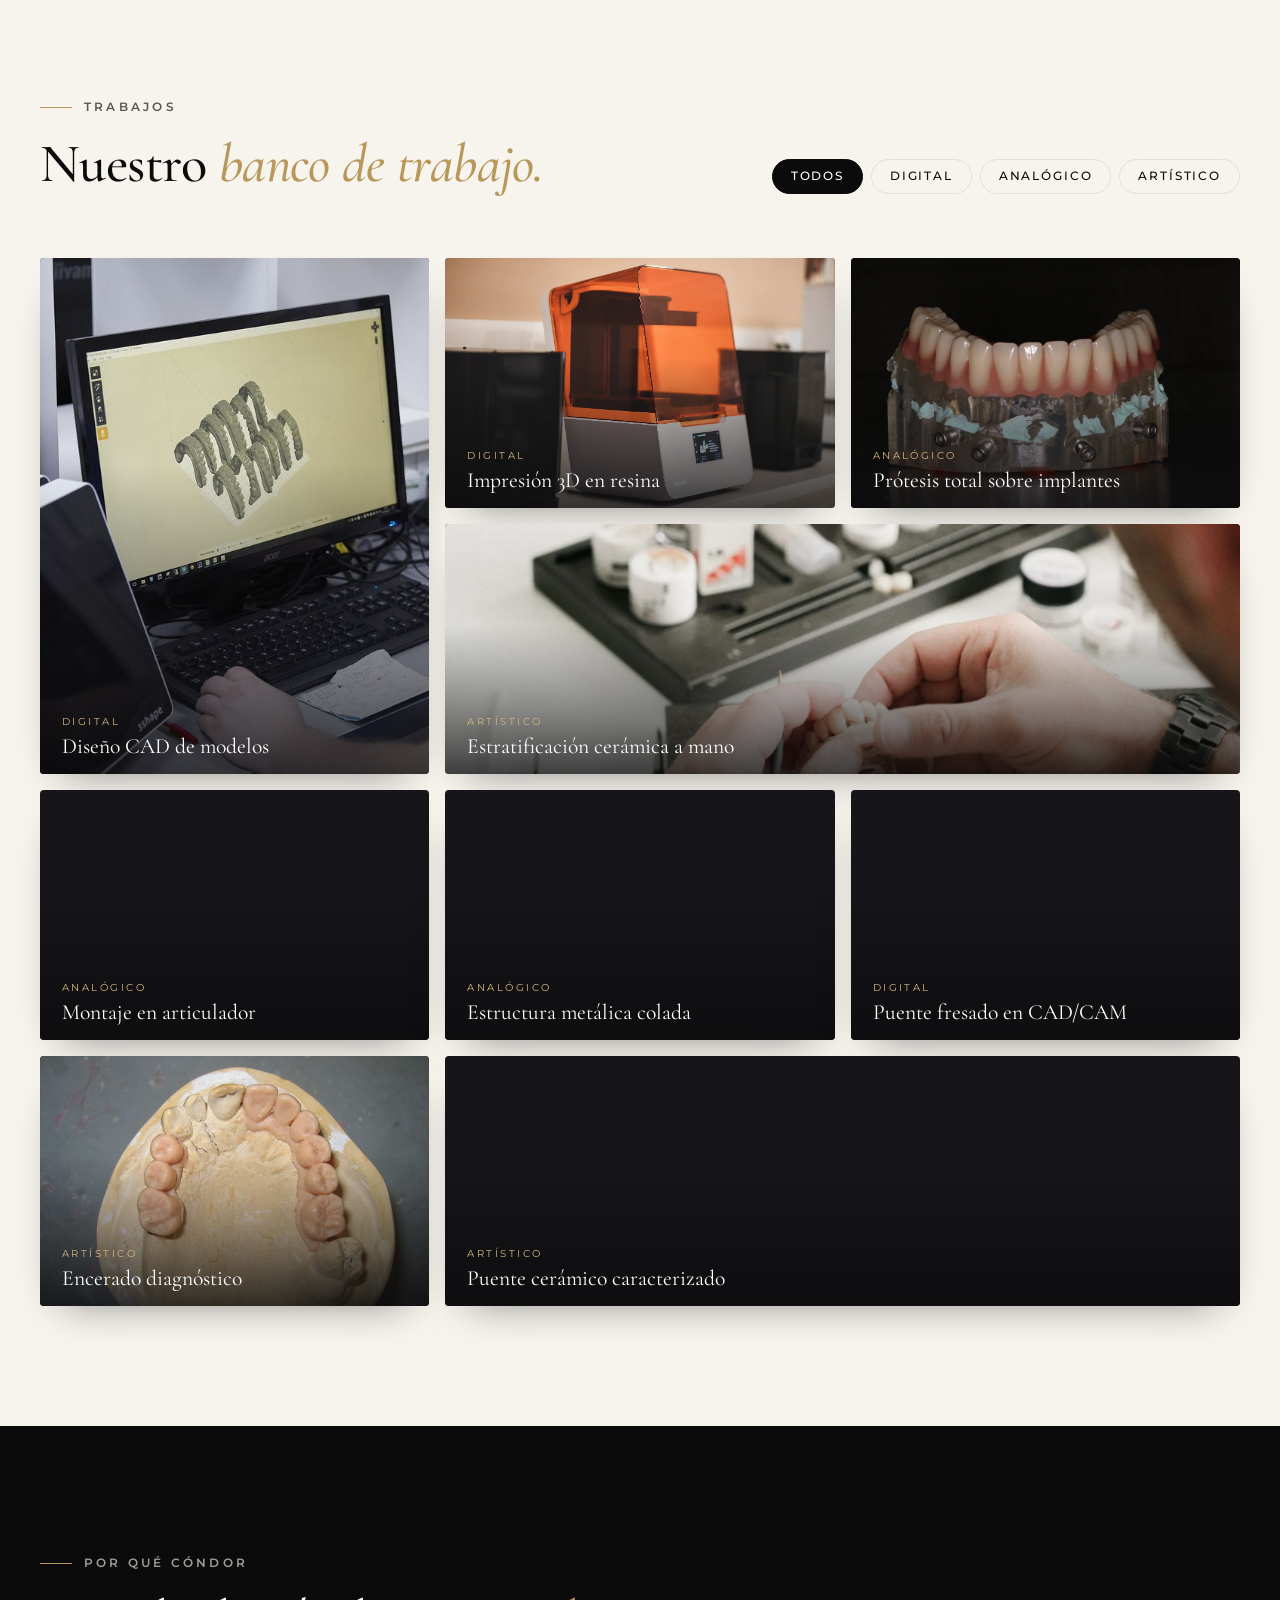
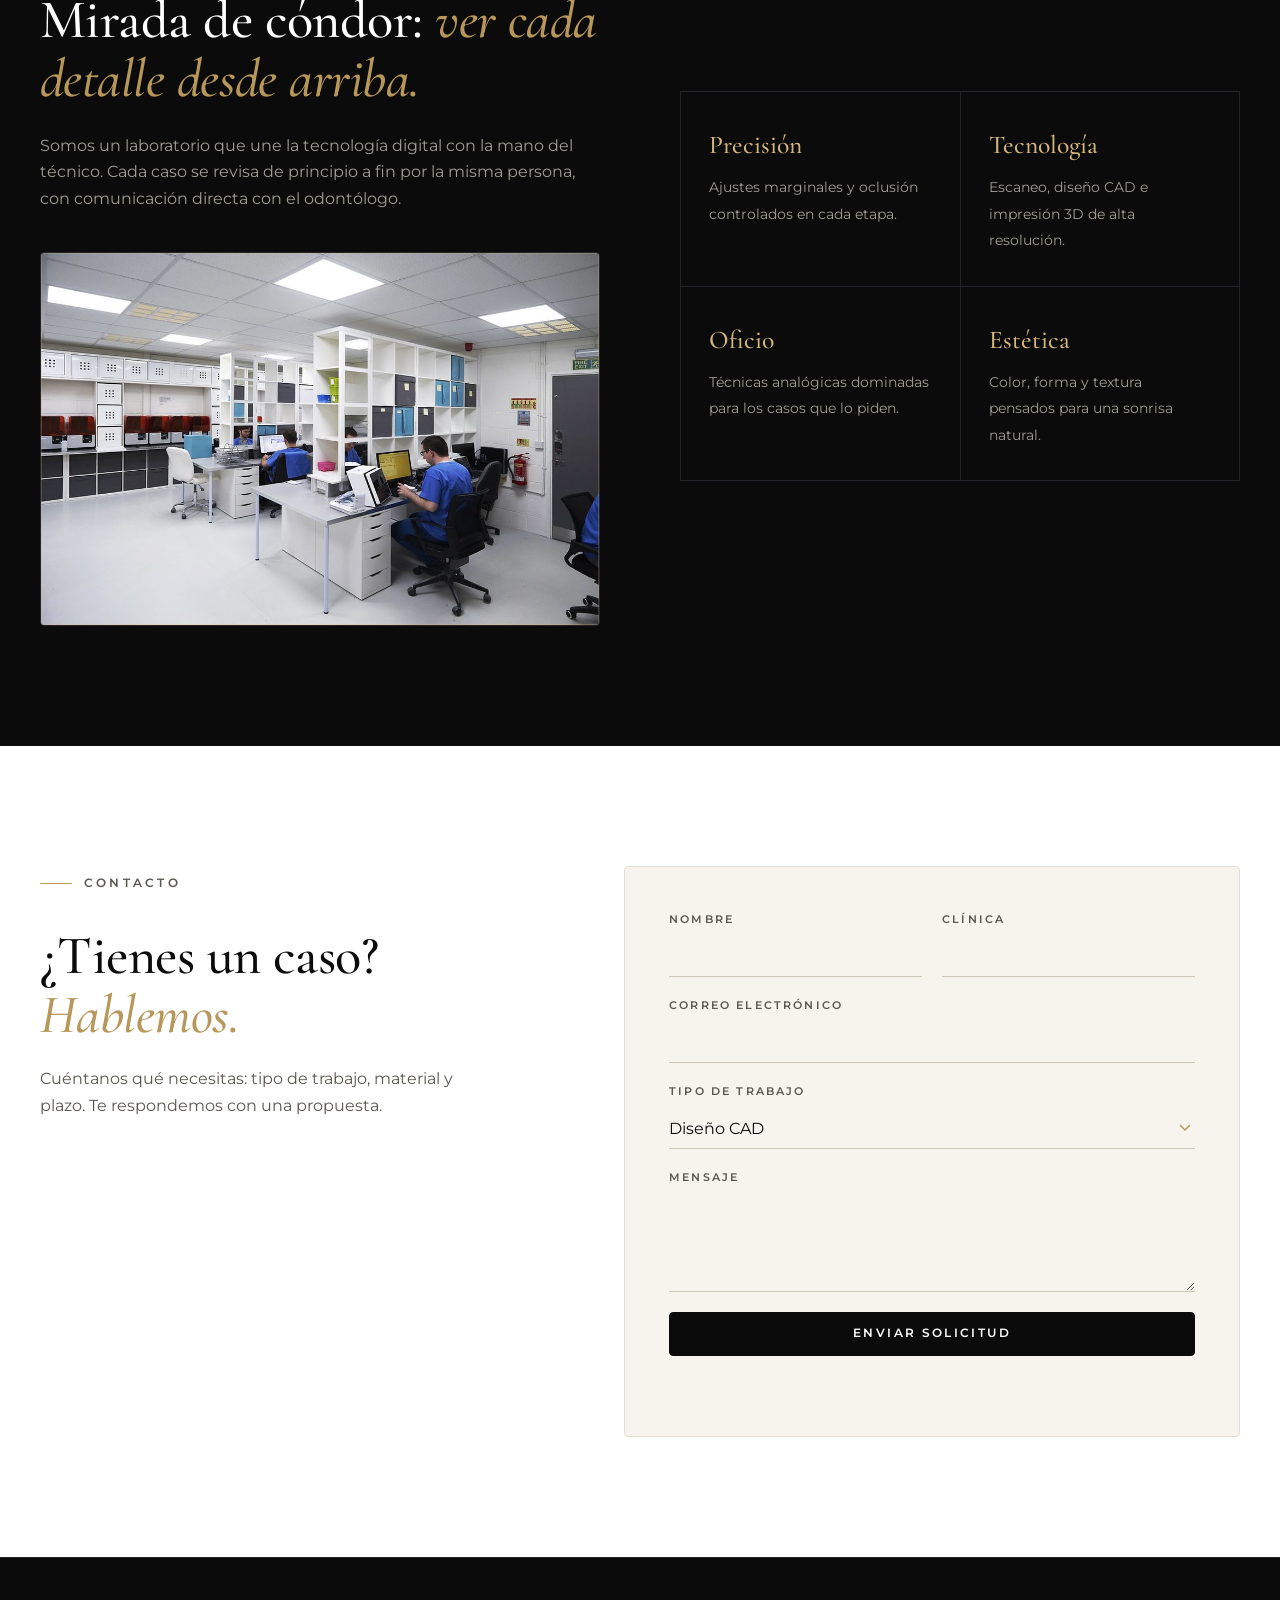
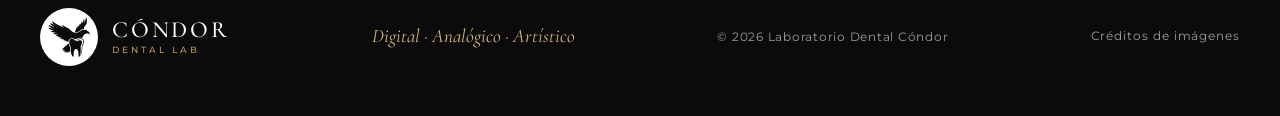
==== commit 251719f6: "Quitar logo grande del hero y marca de agua; logo solo en nav y footer Co-Authored-By: Claude Opus 5" ====
--- a/index.html
+++ b/index.html
@@ -135,11 +135,6 @@
             <li>Digital</li><li>Analógico</li><li>Artístico</li>
           </ul>
         </div>
-        <div class="hero__mark reveal">
-          <div class="hero__ring">
-            <img src="assets/brand/condor-logo.svg" alt="Cóndor Dental Lab" width="2775" height="2943">
-          </div>
-        </div>
       </div>
       <a href="#pilares" class="hero__scroll" aria-label="Desplazarse">
         <span></span>
--- a/styles.css
+++ b/styles.css
@@ -137,7 +137,7 @@
   mask-image: radial-gradient(ellipse at 70% 50%, #000 10%, transparent 70%);
   -webkit-mask-image: radial-gradient(ellipse at 70% 50%, #000 10%, transparent 70%);
 }
-.hero__inner { position: relative; display: grid; grid-template-columns: 1.15fr .85fr; gap: 60px; align-items: center; }
+.hero__inner { position: relative; display: grid; grid-template-columns: minmax(0, 760px); gap: 60px; align-items: center; }
 .hero h1 { font-size: clamp(3rem, 7vw, 5.8rem); font-weight: 500; margin-bottom: 26px; }
 .lead { font-size: 1.08rem; color: var(--muted); max-width: 520px; margin-bottom: 36px; font-weight: 300; }
 .hero__cta { display: flex; flex-wrap: wrap; gap: 14px; margin-bottom: 44px; }
@@ -148,23 +148,6 @@
 }
 .hero__tags li:first-child { padding-left: 0; border-left: 0; }
 
-.hero__mark { display: flex; justify-content: center; }
-.hero__ring {
-  position: relative;
-  width: min(440px, 100%); aspect-ratio: 1;
-  border-radius: 50%; background: #fff;
-  display: flex; flex-direction: column; align-items: center; justify-content: center;
-  box-shadow: 0 40px 80px -30px rgba(11,11,12,.25), 0 0 0 1px var(--line);
-}
-.hero__ring::before, .hero__ring::after {
-  content: ""; position: absolute; border-radius: 50%; pointer-events: none;
-}
-.hero__ring::before { inset: -22px; border: 1px solid var(--gold); opacity: .45; }
-.hero__ring::after {
-  inset: -44px; border: 1px dashed rgba(184,151,90,.35);
-  animation: spin 60s linear infinite;
-}
-.hero__ring img { width: 66%; height: auto; margin-top: 2%; animation: float 6s ease-in-out infinite; }
 
 .hero__scroll {
   position: absolute; bottom: 28px; left: 50%; transform: translateX(-50%);
@@ -175,8 +158,6 @@
   background: var(--gold); border-radius: 2px; animation: scroll 1.8s ease-in-out infinite;
 }
 
-@keyframes spin { to { transform: rotate(360deg); } }
-@keyframes float { 50% { transform: translateY(-10px); } }
 @keyframes scroll { 0% { opacity: 0; transform: translateY(0); } 40% { opacity: 1; } 100% { opacity: 0; transform: translateY(14px); } }
 
 /* PILLARS */
@@ -272,11 +253,6 @@
 
 /* ABOUT */
 .about { overflow: hidden; }
-.about::before {
-  content: ""; position: absolute; right: -120px; top: 50%; width: 520px; height: 520px; transform: translateY(-50%);
-  background: url("assets/brand/condor-simbolo.svg") center / contain no-repeat;
-  filter: invert(1); opacity: .04; pointer-events: none;
-}
 .about__inner { display: grid; grid-template-columns: 1fr 1fr; gap: 80px; align-items: center; position: relative; }
 .about__copy h2 { margin-bottom: 24px; }
 .values { list-style: none; margin: 0; padding: 0; display: grid; grid-template-columns: 1fr 1fr; gap: 1px; background: var(--ink-3); border: 1px solid var(--ink-3); }
@@ -364,8 +340,6 @@
 
   .hero { padding-top: 110px; }
   .hero__inner { grid-template-columns: 1fr; gap: 70px; }
-  .hero__mark { order: -1; }
-  .hero__ring { width: min(260px, 70vw); }
   .hero__scroll { display: none; }
 
   .pillars__grid { grid-template-columns: 1fr; }
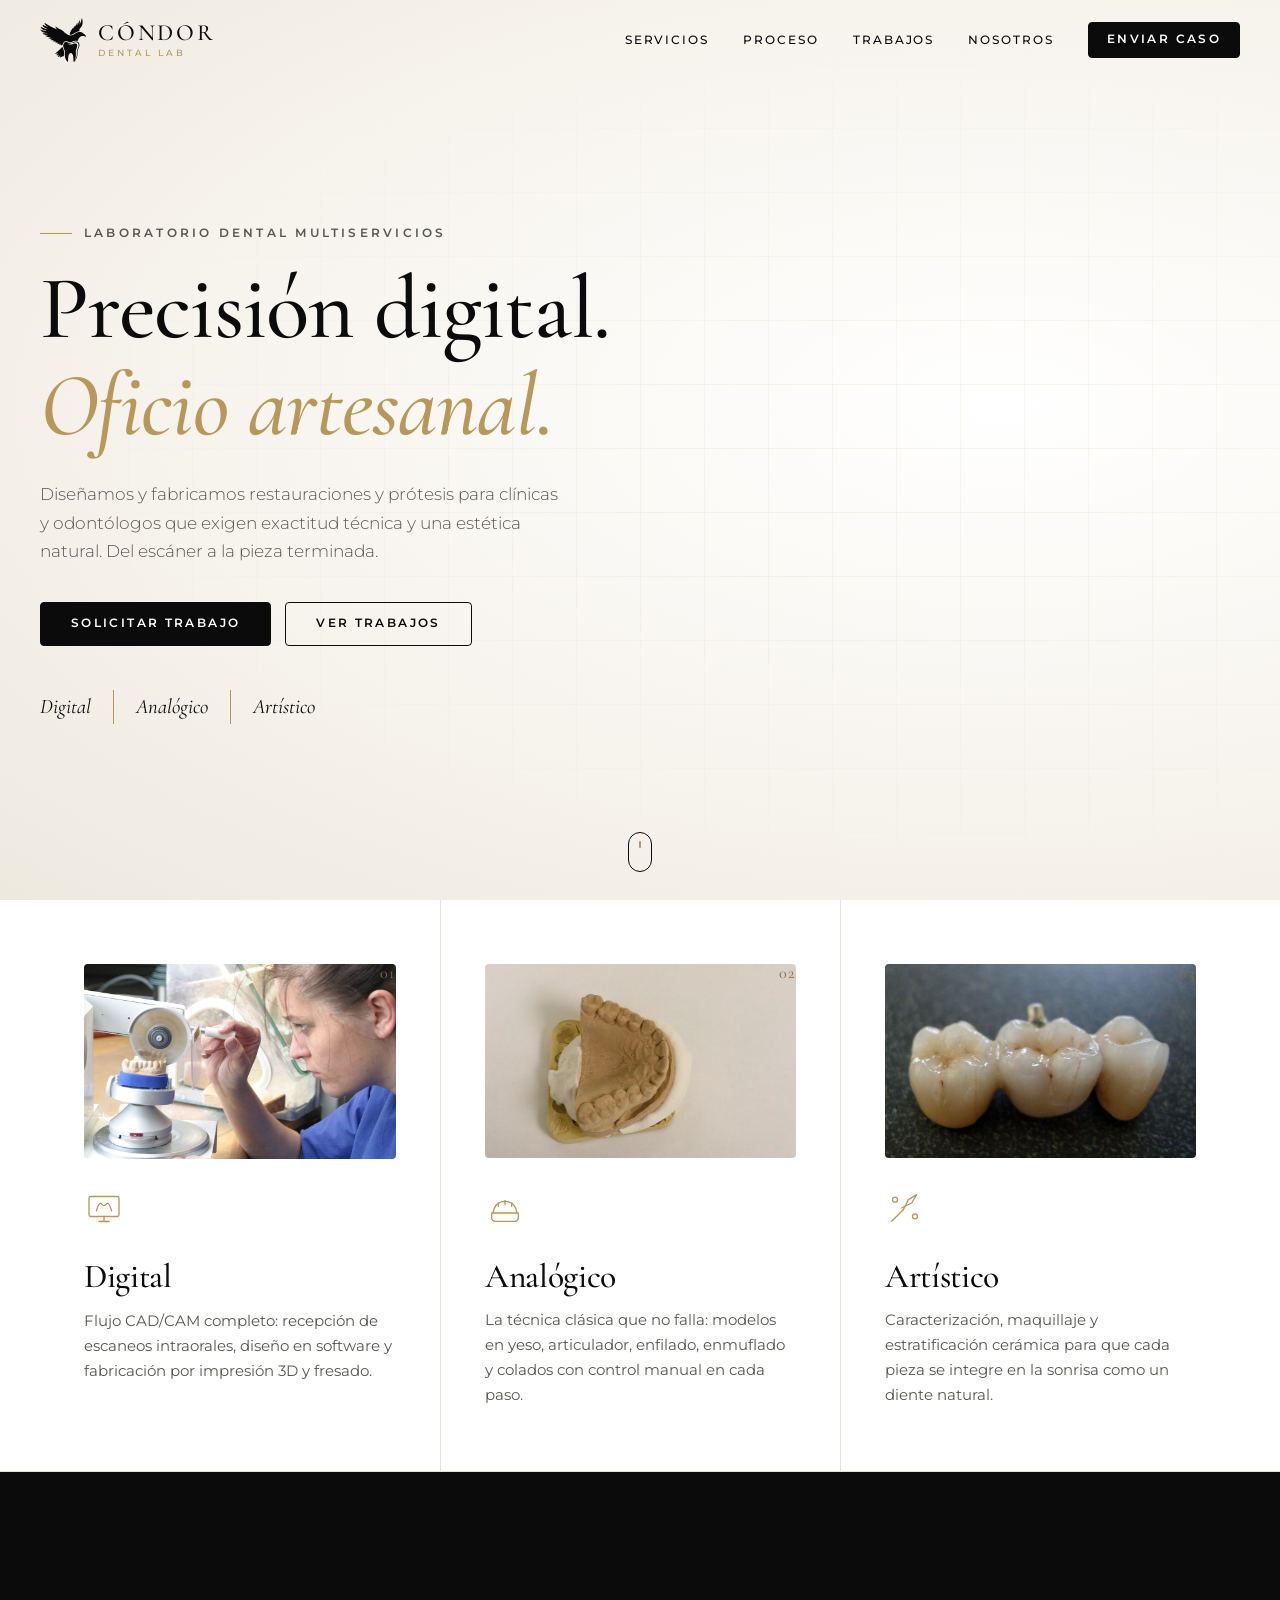
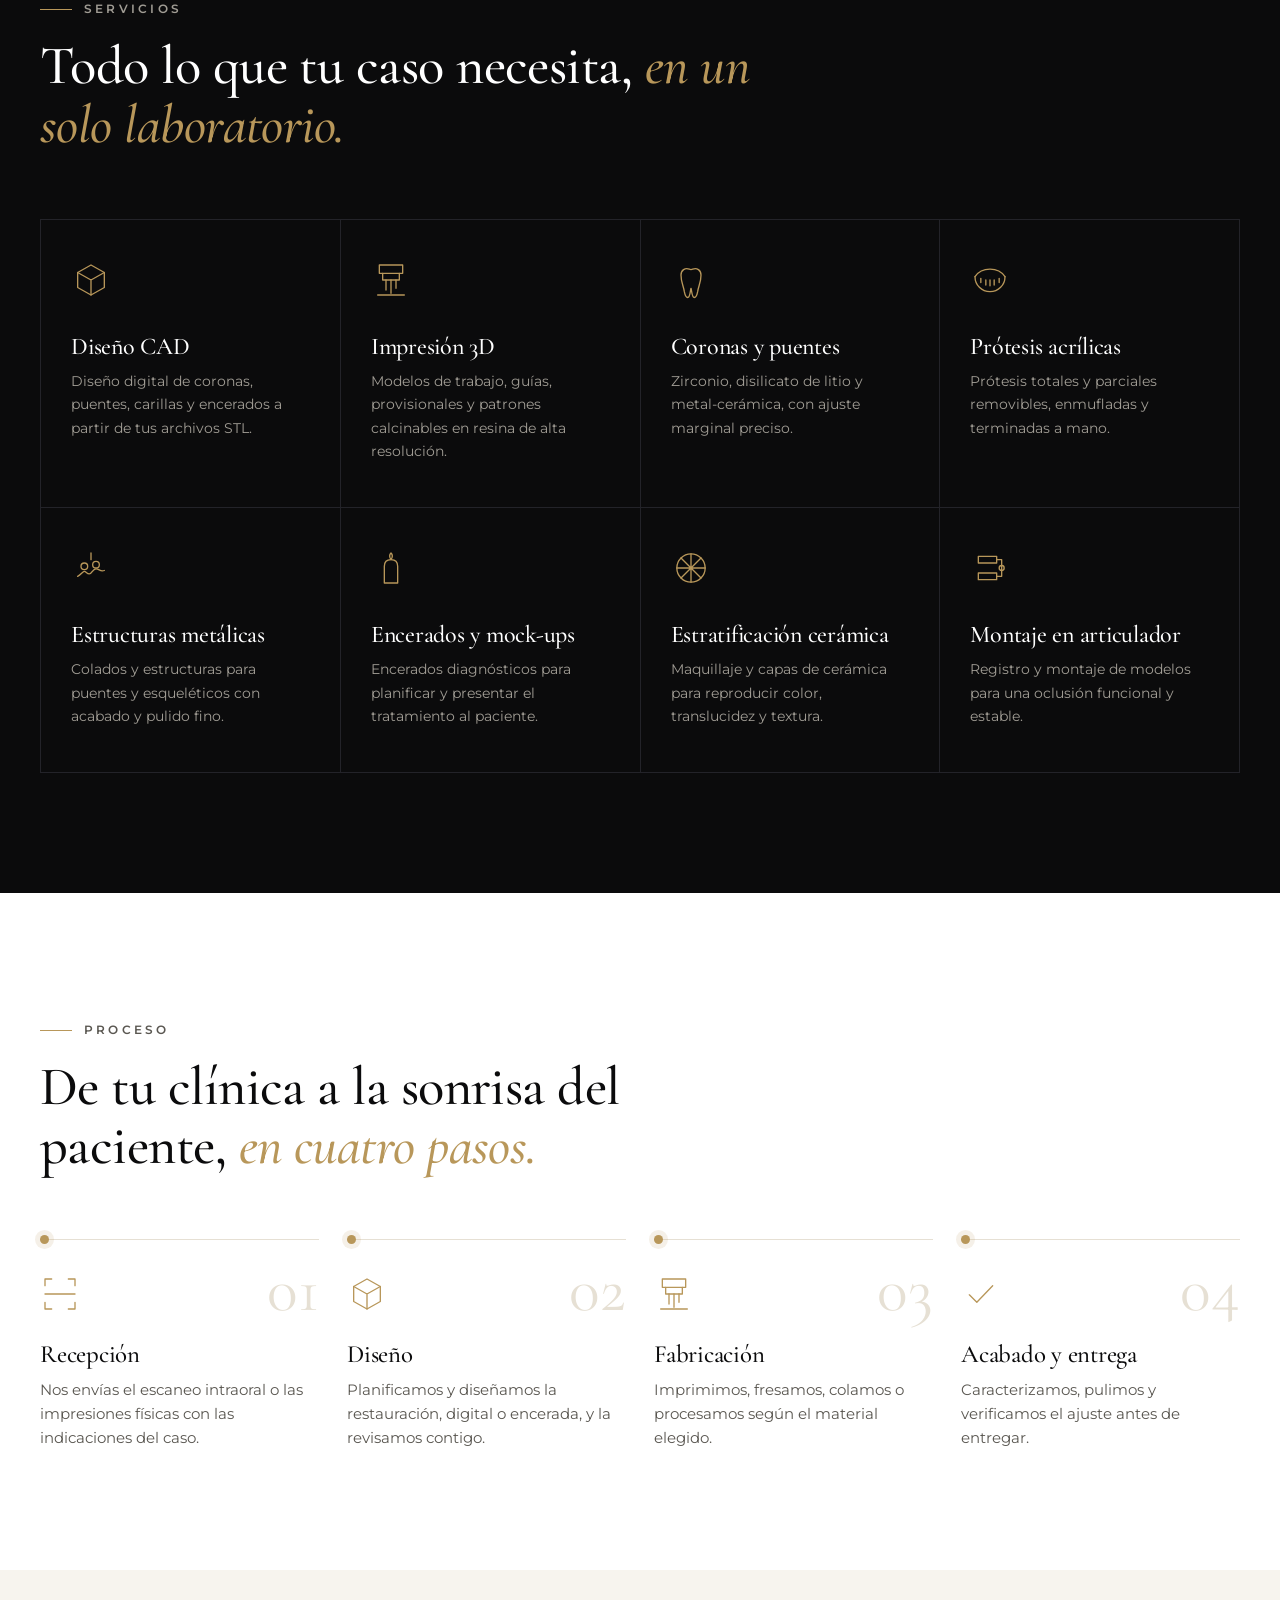
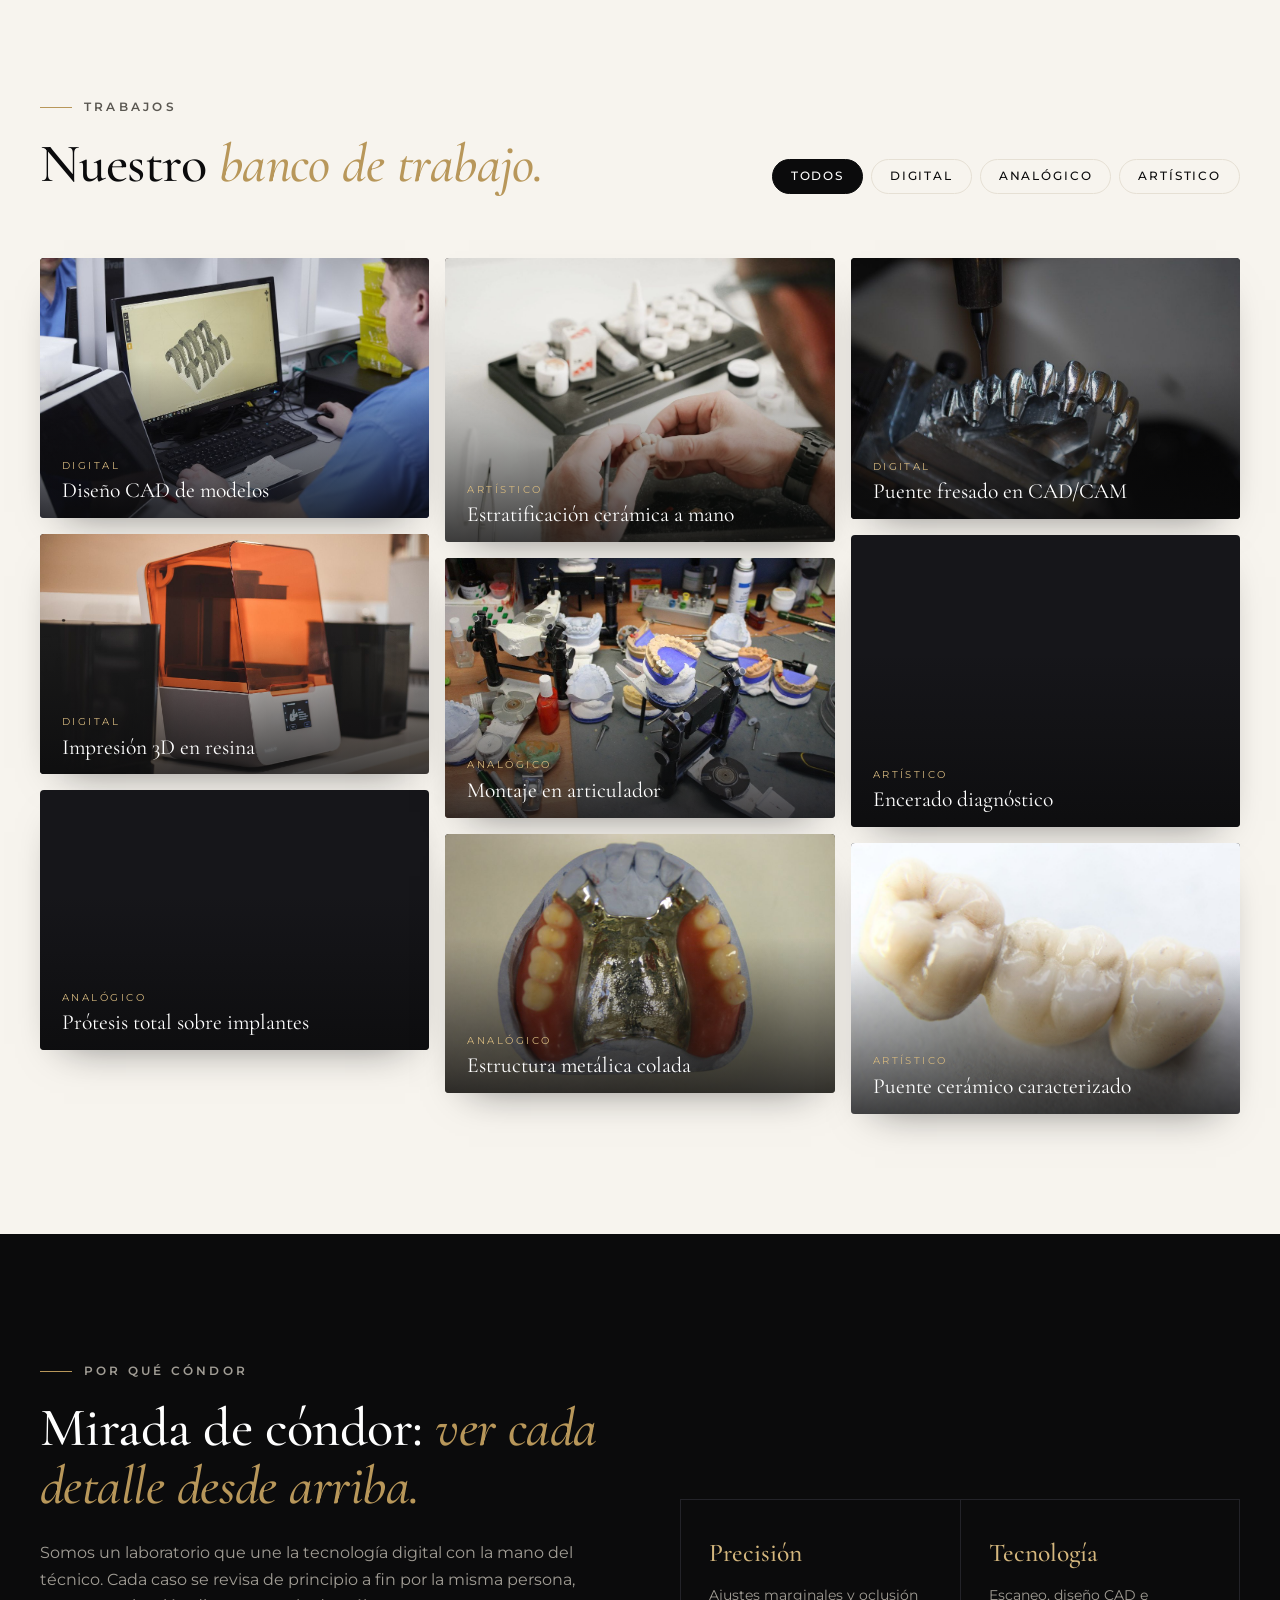
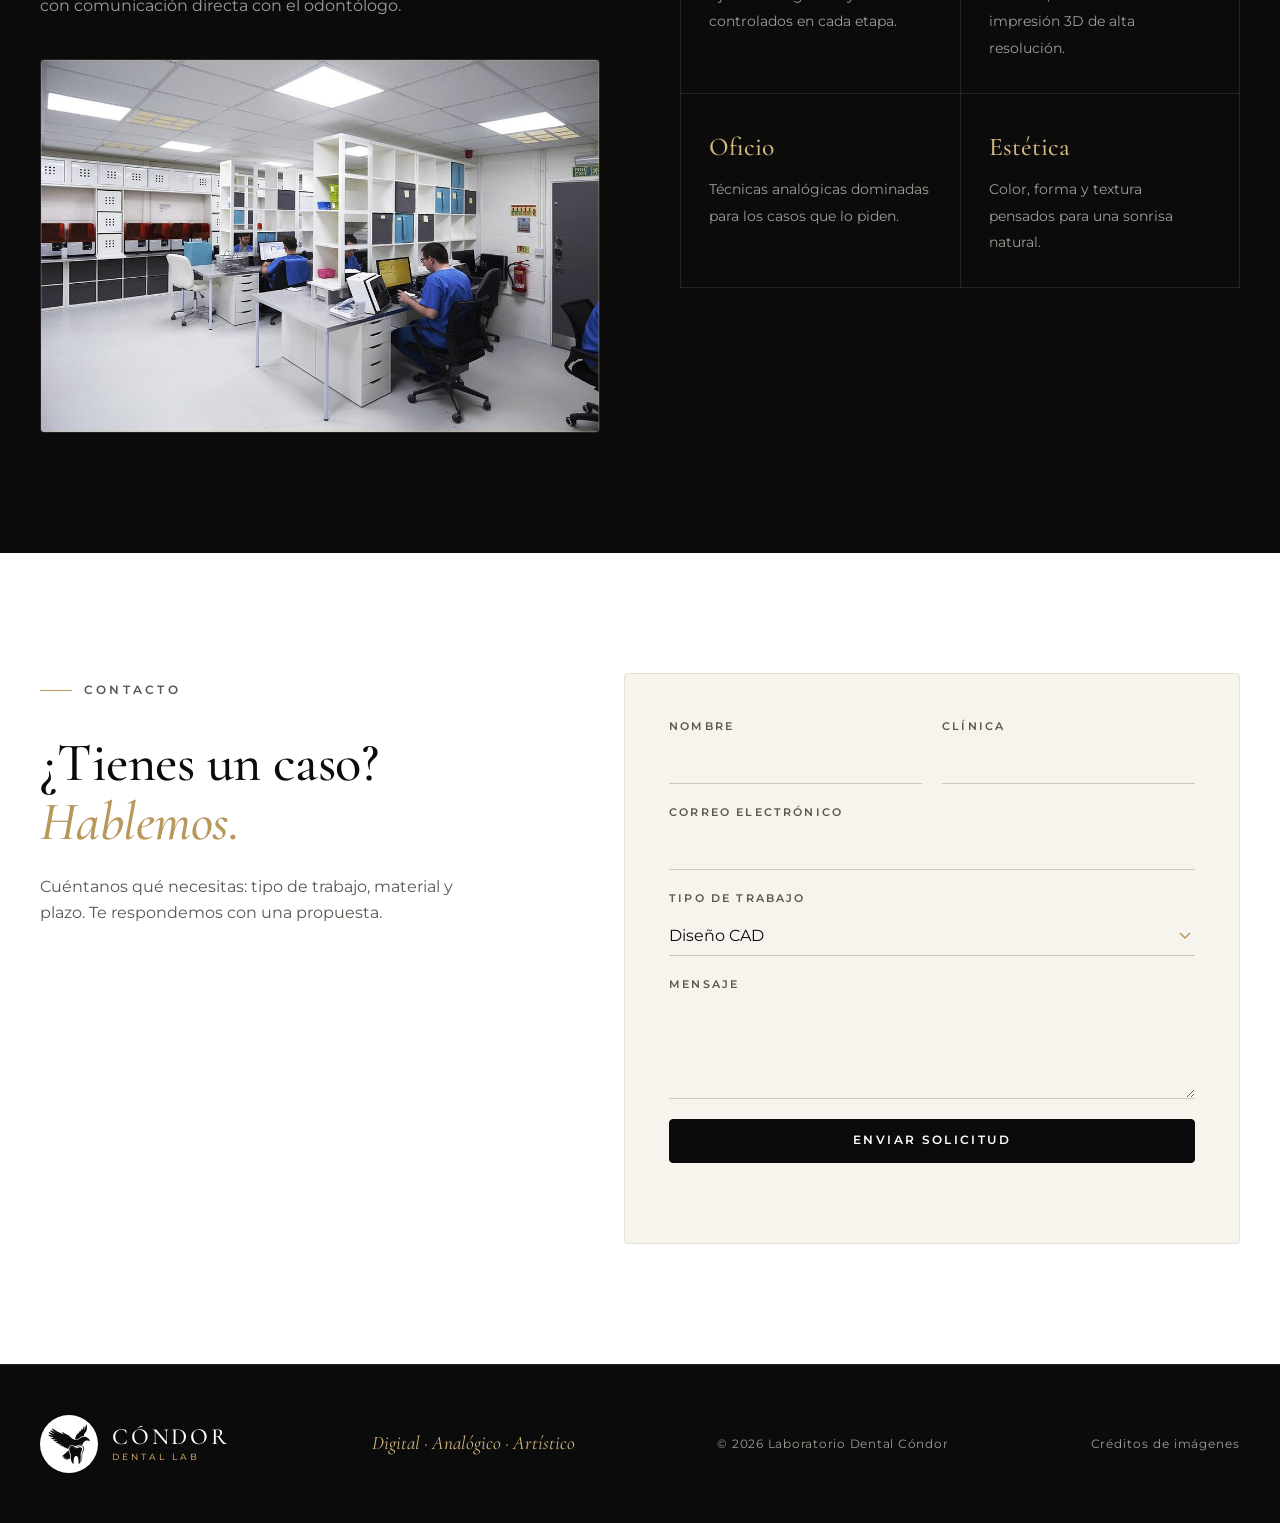
==== commit c8c4a35a: "Galería con fotos completas (masonry) y cache-busting de CSS/JS - Las fotos se muestran enteras con " ====
--- a/index.html
+++ b/index.html
@@ -73,7 +73,7 @@
   <link rel="preload" as="style" href="https://fonts.googleapis.com/css2?family=Cormorant+Garamond:ital,wght@0,400;0,500;0,600;1,400;1,500&family=Montserrat:wght@300;400;500;600&display=swap">
   <link rel="stylesheet" href="https://fonts.googleapis.com/css2?family=Cormorant+Garamond:ital,wght@0,400;0,500;0,600;1,400;1,500&family=Montserrat:wght@300;400;500;600&display=swap" media="print" onload="this.media='all'">
   <noscript><link rel="stylesheet" href="https://fonts.googleapis.com/css2?family=Cormorant+Garamond:ital,wght@0,400;0,500;0,600;1,400;1,500&family=Montserrat:wght@300;400;500;600&display=swap"></noscript>
-  <link rel="stylesheet" href="styles.css">
+  <link rel="stylesheet" href="styles.css?v=202609162200">
 </head>
 <body>
   <a href="#contenido" class="skip-link">Saltar al contenido</a>
@@ -222,40 +222,40 @@
         </header>
 
         <div class="works" aria-live="polite">
-          <figure class="work work--tall reveal" data-cat="digital">
-            <img src="assets/fotos/cad-software.jpg" alt="Técnico dental preparando modelos en software CAD" width="1024" height="683" loading="lazy" decoding="async" style="object-position:30% 50%">
+          <figure class="work reveal" data-cat="digital">
+            <img src="assets/fotos/cad-software.jpg" alt="Técnico dental preparando modelos en software CAD" width="1024" height="683" loading="lazy" decoding="async">
             <figcaption><span>Digital</span>Diseño CAD de modelos</figcaption>
           </figure>
           <figure class="work reveal" data-cat="digital">
-            <img src="assets/fotos/impresora-3d.jpg" alt="Impresora 3D de resina en un laboratorio dental" width="1400" height="865" loading="lazy" decoding="async" style="object-position:35% 50%">
+            <img src="assets/fotos/impresora-3d.jpg" alt="Impresora 3D de resina en un laboratorio dental" width="1400" height="865" loading="lazy" decoding="async">
             <figcaption><span>Digital</span>Impresión 3D en resina</figcaption>
           </figure>
           <figure class="work reveal" data-cat="analogico">
-            <img src="assets/fotos/protesis-total.jpg" alt="Prótesis total acrílica sobre implantes" width="1200" height="800" loading="lazy" decoding="async" style="object-position:50% 50%">
+            <img src="assets/fotos/protesis-total.jpg" alt="Prótesis total acrílica sobre implantes" width="1200" height="800" loading="lazy" decoding="async">
             <figcaption><span>Analógico</span>Prótesis total sobre implantes</figcaption>
           </figure>
-          <figure class="work work--wide reveal" data-cat="artistico">
-            <img src="assets/fotos/estratificacion.jpg" alt="Técnico estratificando cerámica a mano" width="1600" height="1166" loading="lazy" decoding="async" style="object-position:50% 55%">
+          <figure class="work reveal" data-cat="artistico">
+            <img src="assets/fotos/estratificacion.jpg" alt="Técnico estratificando cerámica a mano" width="1600" height="1166" loading="lazy" decoding="async">
             <figcaption><span>Artístico</span>Estratificación cerámica a mano</figcaption>
           </figure>
           <figure class="work reveal" data-cat="analogico">
-            <img src="assets/fotos/banco-articuladores.jpg" alt="Banco de trabajo con modelos montados en articuladores" width="1024" height="683" loading="lazy" decoding="async" style="object-position:50% 50%">
+            <img src="assets/fotos/banco-articuladores.jpg" alt="Banco de trabajo con modelos montados en articuladores" width="1024" height="683" loading="lazy" decoding="async">
             <figcaption><span>Analógico</span>Montaje en articulador</figcaption>
           </figure>
           <figure class="work reveal" data-cat="analogico">
-            <img src="assets/fotos/estructura-colada.jpg" alt="Prótesis esquelética con estructura metálica colada" width="1200" height="800" loading="lazy" decoding="async" style="object-position:50% 50%">
+            <img src="assets/fotos/estructura-colada.jpg" alt="Prótesis esquelética con estructura metálica colada" width="1200" height="800" loading="lazy" decoding="async">
             <figcaption><span>Analógico</span>Estructura metálica colada</figcaption>
           </figure>
           <figure class="work reveal" data-cat="digital">
-            <img src="assets/fotos/puente-fresado.jpg" alt="Fresado de un puente metálico completo" width="1024" height="686" loading="lazy" decoding="async" style="object-position:50% 50%">
+            <img src="assets/fotos/puente-fresado.jpg" alt="Fresado de un puente metálico completo" width="1024" height="686" loading="lazy" decoding="async">
             <figcaption><span>Digital</span>Puente fresado en CAD/CAM</figcaption>
           </figure>
           <figure class="work reveal" data-cat="artistico">
-            <img src="assets/fotos/encerado-diagnostico.jpg" alt="Encerado diagnóstico sobre modelo de yeso" width="1200" height="900" loading="lazy" decoding="async" style="object-position:50% 50%">
+            <img src="assets/fotos/encerado-diagnostico.jpg" alt="Encerado diagnóstico sobre modelo de yeso" width="1200" height="900" loading="lazy" decoding="async">
             <figcaption><span>Artístico</span>Encerado diagnóstico</figcaption>
           </figure>
-          <figure class="work work--wide reveal" data-cat="artistico">
-            <img src="assets/fotos/puente-ceramico.jpg" alt="Puente cerámico de tres piezas con caracterización" width="1600" height="1112" loading="lazy" decoding="async" style="object-position:50% 50%">
+          <figure class="work reveal" data-cat="artistico">
+            <img src="assets/fotos/puente-ceramico.jpg" alt="Puente cerámico de tres piezas con caracterización" width="1600" height="1112" loading="lazy" decoding="async">
             <figcaption><span>Artístico</span>Puente cerámico caracterizado</figcaption>
           </figure>
         </div>
@@ -332,6 +332,6 @@
     </div>
   </footer>
 
-  <script src="script.js" defer></script>
+  <script src="script.js?v=202609162200" defer></script>
 </body>
 </html>
--- a/styles.css
+++ b/styles.css
@@ -220,22 +220,21 @@
 .filter:hover { border-color: var(--gold); }
 .filter.is-active { background: var(--ink); border-color: var(--ink); color: #fff; }
 
-.works { display: grid; grid-template-columns: repeat(3, 1fr); grid-auto-rows: 250px; gap: 16px; grid-auto-flow: dense; }
+.works { columns: 3; column-gap: 16px; }
 .work {
-  margin: 0; position: relative; overflow: hidden; border-radius: var(--radius);
+  margin: 0 0 16px; position: relative; overflow: hidden; border-radius: var(--radius);
+  break-inside: avoid; display: block;
   background: var(--ink-2);
   transition: opacity .4s var(--ease), transform .4s var(--ease);
   isolation: isolate;
 }
-.work--tall { grid-row: span 2; }
-.work--wide { grid-column: span 2; }
 .work::after {
   content: ""; position: absolute; inset: 0; z-index: 0;
   background: linear-gradient(180deg, transparent 45%, rgba(11,11,12,.85));
   opacity: .9; transition: opacity .4s;
 }
 .work > img {
-  position: absolute; inset: 0; width: 100%; height: 100%; object-fit: cover; z-index: -1;
+  display: block; width: 100%; height: auto; position: relative; z-index: -1;
   transition: transform .8s var(--ease);
 }
 .work:hover > img { transform: scale(1.05); }
@@ -346,7 +345,7 @@
   .pillar { border-left: 0; border-top: 1px solid var(--line); }
   .pillar:first-child { border-top: 0; }
 
-  .works { grid-template-columns: repeat(2, 1fr); grid-auto-rows: 200px; }
+  .works { columns: 2; }
 }
 
 @media (max-width: 560px) {
@@ -354,9 +353,7 @@
   .section { padding: 84px 0; }
   .section__head { margin-bottom: 44px; }
   .services, .steps, .values { grid-template-columns: 1fr; }
-  .works { grid-template-columns: 1fr; grid-auto-rows: 230px; }
-  .work--wide { grid-column: auto; }
-  .work--tall { grid-row: auto; }
+  .works { columns: 1; }
   .form { padding: 28px 22px; }
   .form__row { grid-template-columns: 1fr; }
   .hero__tags li { font-size: 1.1rem; padding: 0 14px; }
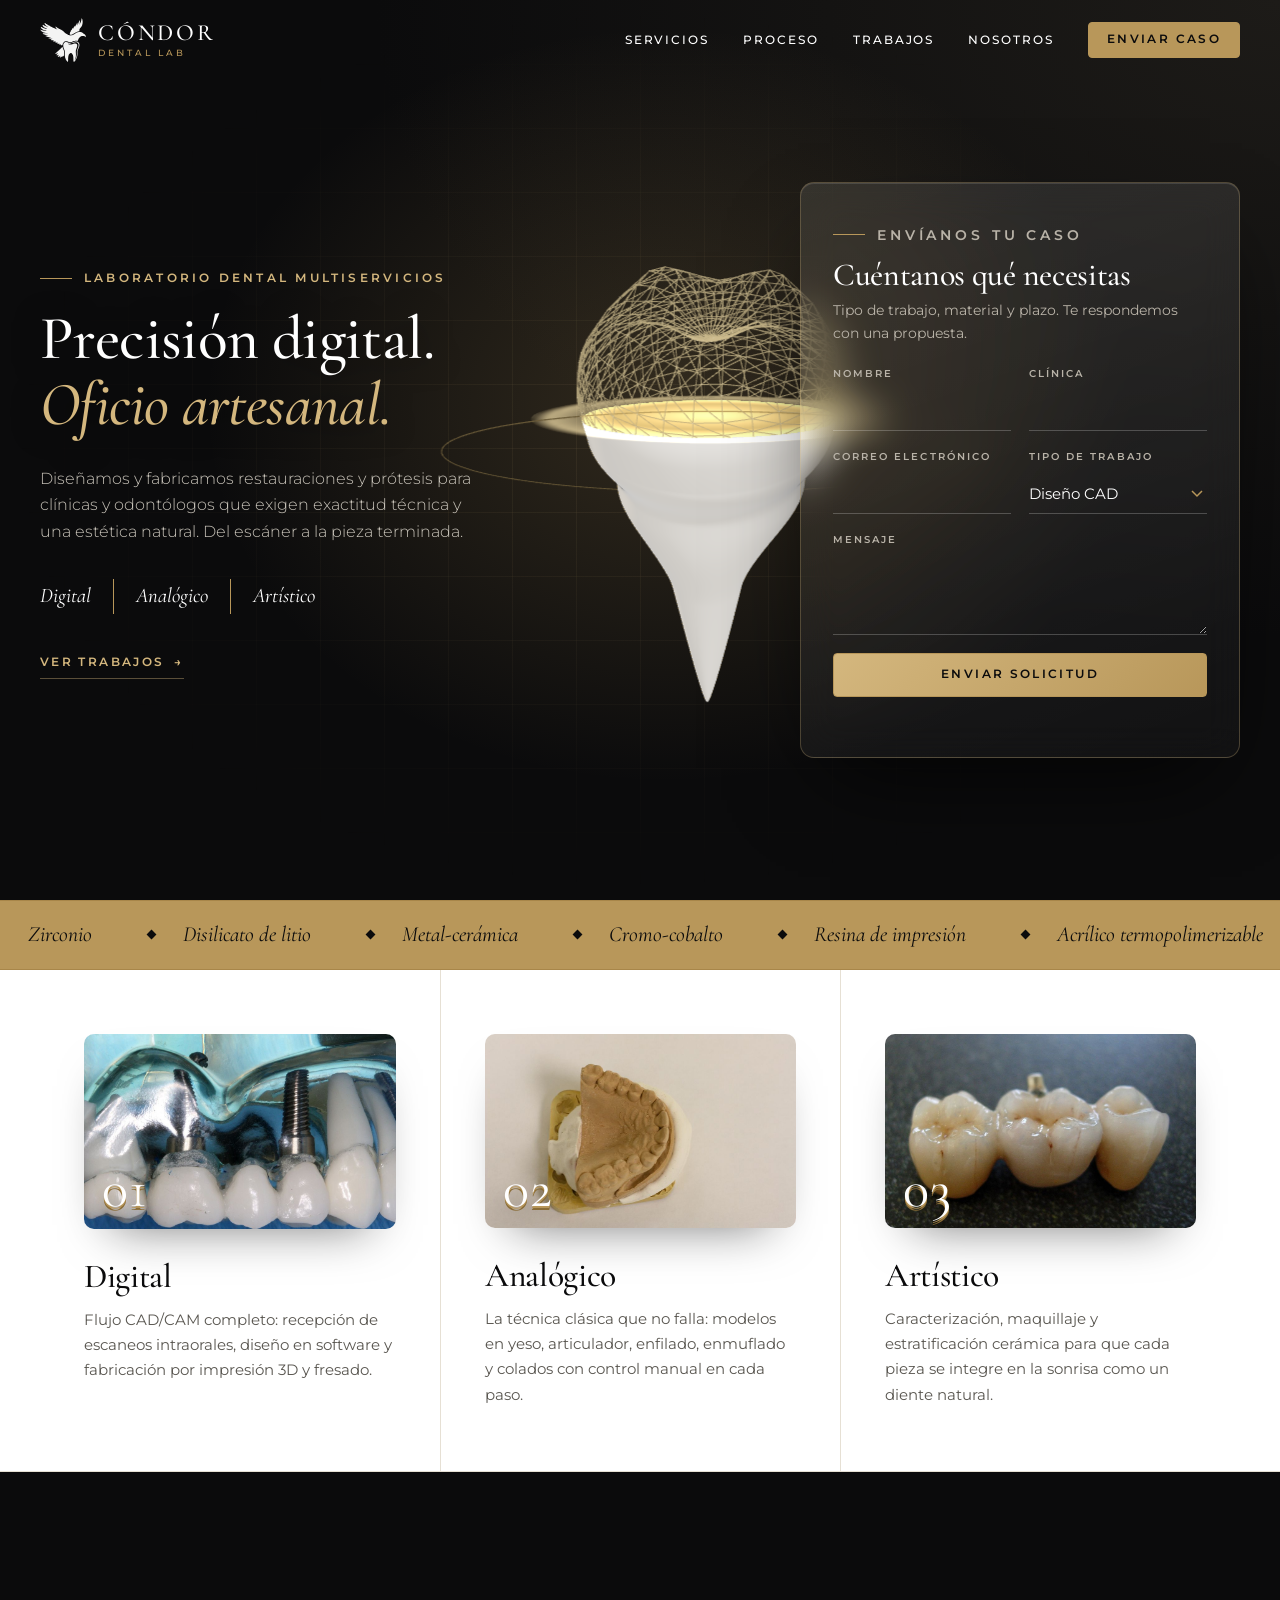
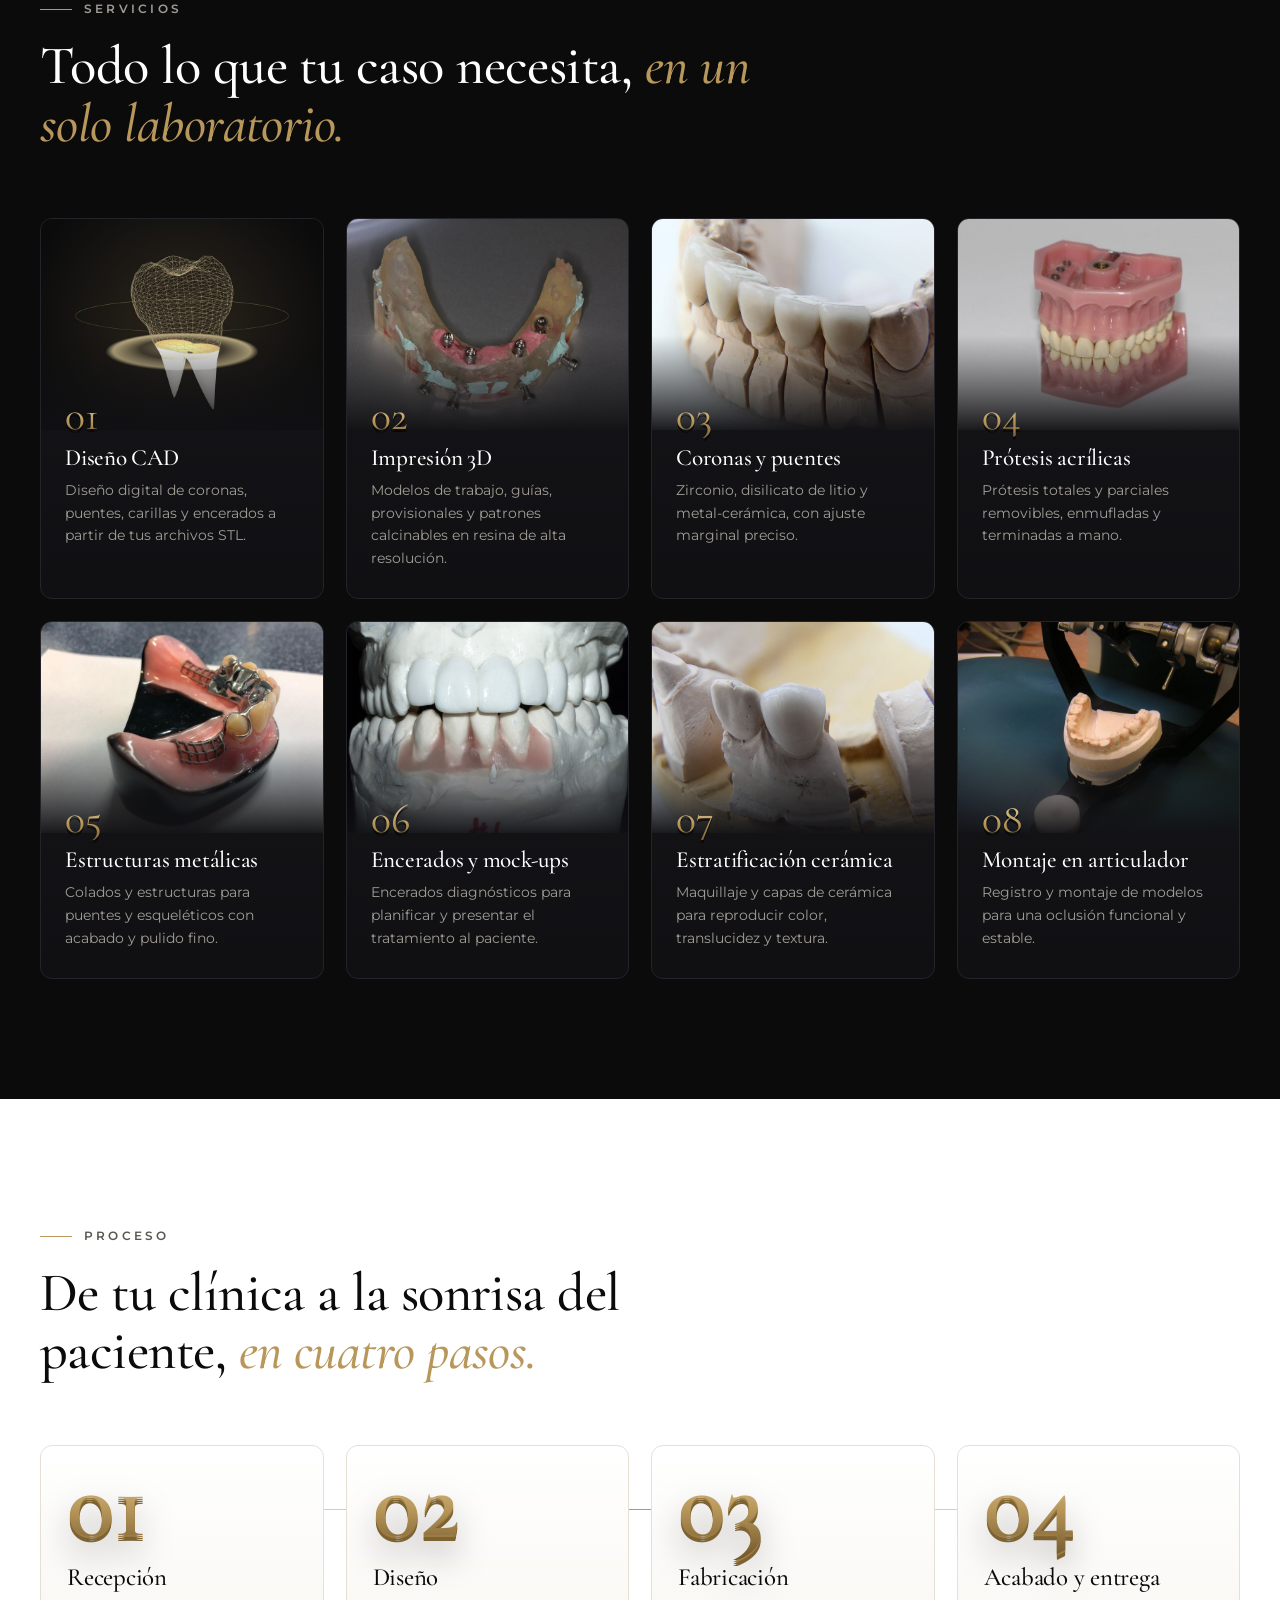
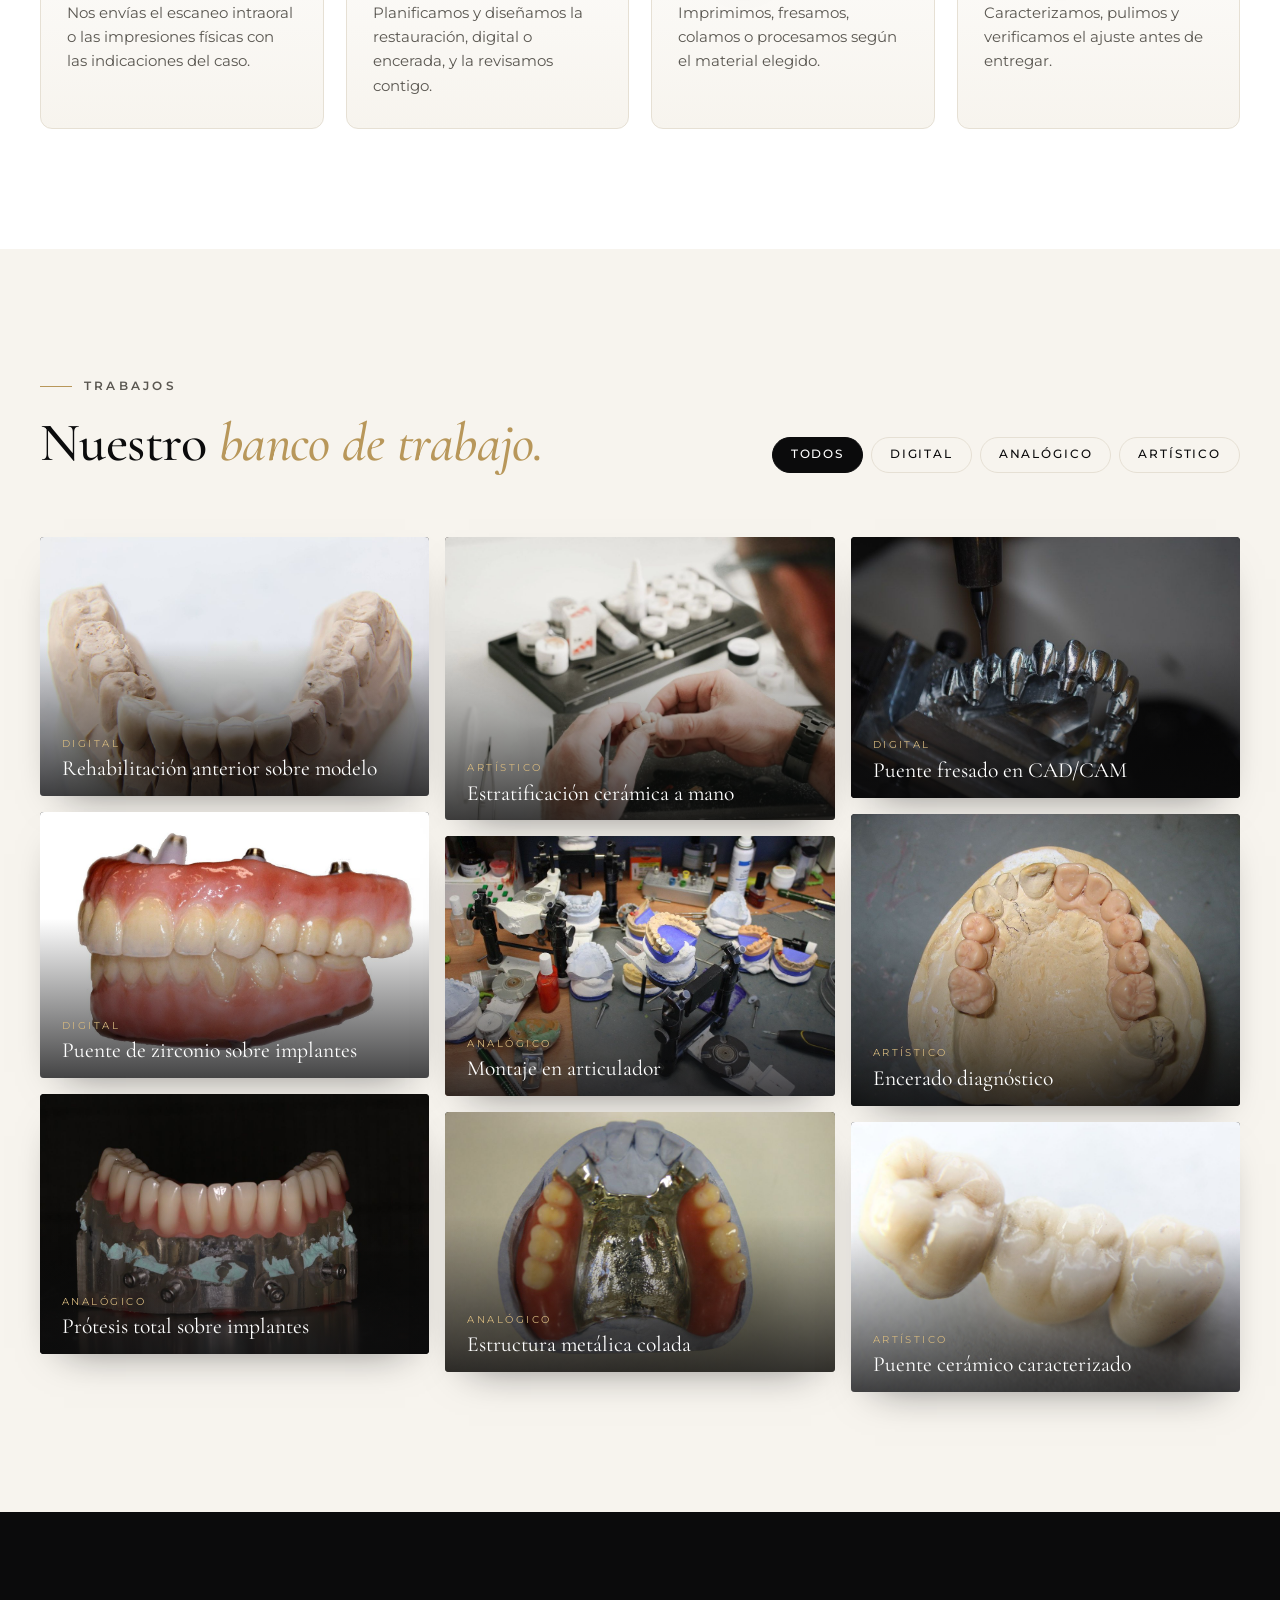
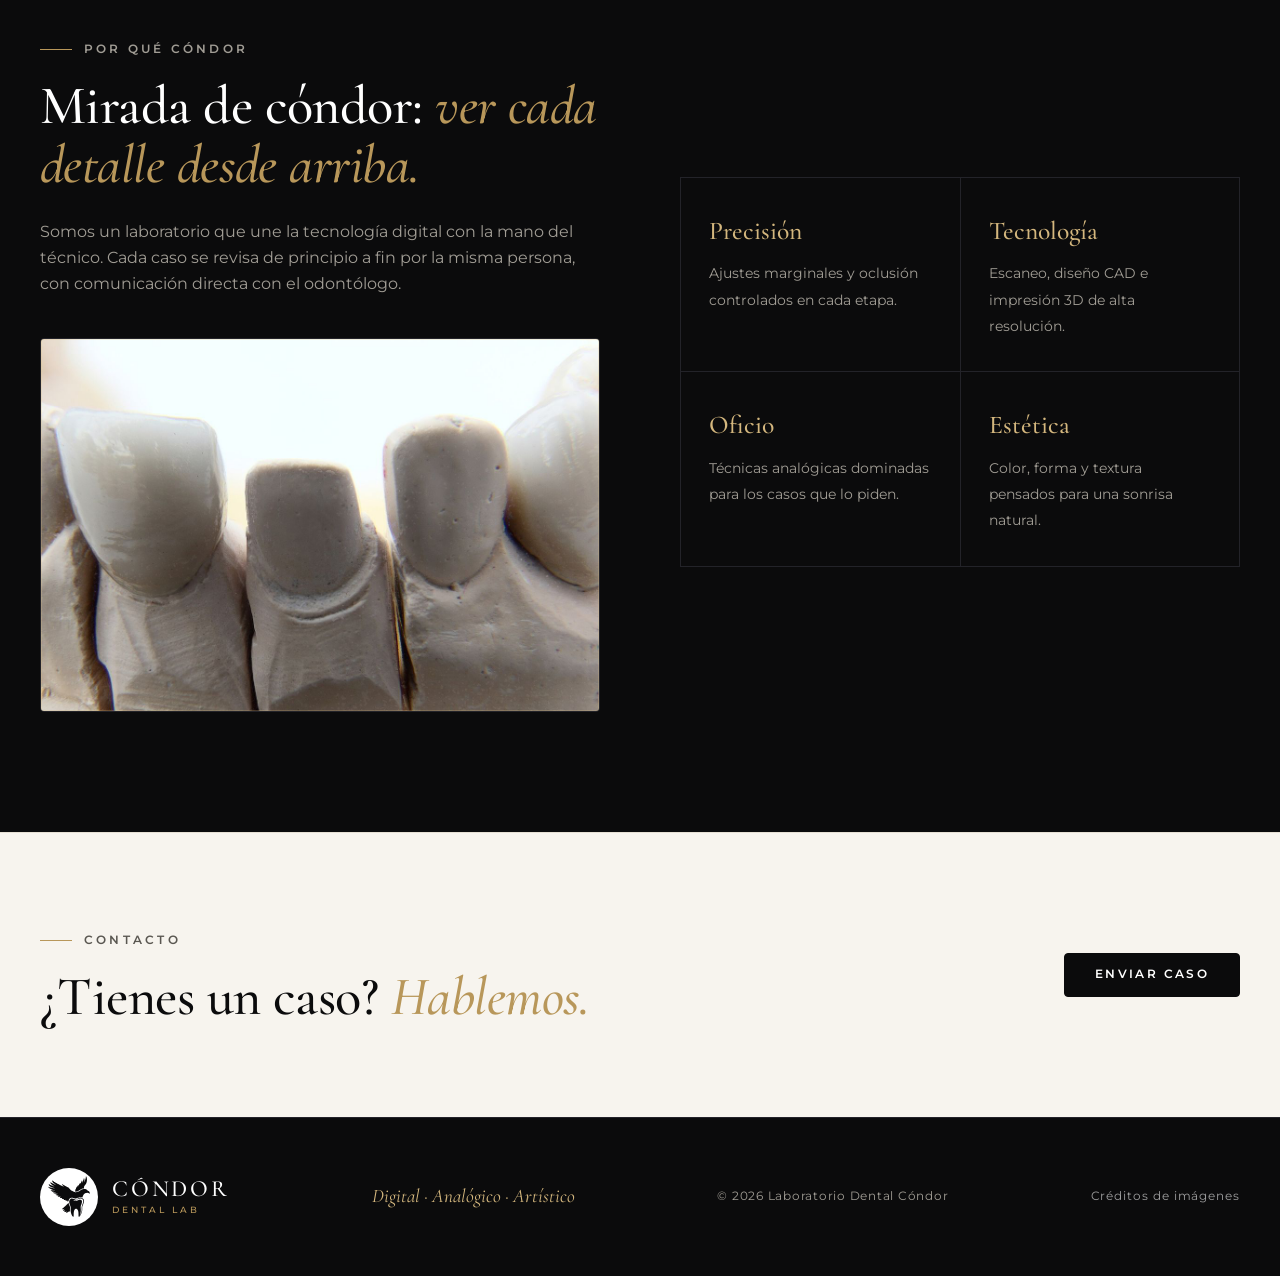
==== commit f13de577: "Hero oscuro con molar 3D y formulario; servicios con fotos de trabajos - Molar 3D (three.js) mitad c" ====
--- a/index.html
+++ b/index.html
@@ -73,27 +73,13 @@
   <link rel="preload" as="style" href="https://fonts.googleapis.com/css2?family=Cormorant+Garamond:ital,wght@0,400;0,500;0,600;1,400;1,500&family=Montserrat:wght@300;400;500;600&display=swap">
   <link rel="stylesheet" href="https://fonts.googleapis.com/css2?family=Cormorant+Garamond:ital,wght@0,400;0,500;0,600;1,400;1,500&family=Montserrat:wght@300;400;500;600&display=swap" media="print" onload="this.media='all'">
   <noscript><link rel="stylesheet" href="https://fonts.googleapis.com/css2?family=Cormorant+Garamond:ital,wght@0,400;0,500;0,600;1,400;1,500&family=Montserrat:wght@300;400;500;600&display=swap"></noscript>
-  <link rel="stylesheet" href="styles.css?v=202609162200">
+  <link rel="stylesheet" href="styles.css?v=202609170900">
 </head>
 <body>
   <a href="#contenido" class="skip-link">Saltar al contenido</a>
 
-  <!-- Iconos -->
   <svg width="0" height="0" style="position:absolute" aria-hidden="true">
     <defs>
-      <symbol id="i-digital" viewBox="0 0 48 48"><rect x="6" y="9" width="36" height="24" rx="2"/><path d="M18 39h12M24 33v6"/><path d="M15 26c2-7 4-9 5-9s2 3 4 3 3-3 4-3 3 2 5 9"/></symbol>
-      <symbol id="i-analog" viewBox="0 0 48 48"><path d="M10 30c0-8 6-14 14-14s14 6 14 14"/><path d="M8 30h32v6c0 2-2 4-4 4H12c-2 0-4-2-4-4z"/><path d="M16 22v-4M24 20v-5M32 22v-4"/></symbol>
-      <symbol id="i-art" viewBox="0 0 48 48"><path d="M8 40l14-14"/><path d="M22 26l6-12 10-6-6 10-12 6"/><circle cx="12" cy="14" r="3"/><circle cx="36" cy="34" r="3"/></symbol>
-      <symbol id="i-cad" viewBox="0 0 48 48"><path d="M24 6l16 9v18l-16 9-16-9V15z"/><path d="M8 15l16 9 16-9M24 24v18"/></symbol>
-      <symbol id="i-print" viewBox="0 0 48 48"><rect x="10" y="6" width="28" height="10"/><path d="M14 16v8h20v-8"/><path d="M18 24v12M24 24v16M30 24v10"/><path d="M8 42h32"/></symbol>
-      <symbol id="i-crown" viewBox="0 0 48 48"><path d="M12 18c0-6 5-9 10-7 1 .5 3 .5 4 0 5-2 10 1 10 7 0 9-3 13-4 20-1 5-2 7-4 7-3 0-3-8-4-11-1 3-1 11-4 11-2 0-3-2-4-7-1-7-4-11-4-20z"/></symbol>
-      <symbol id="i-denture" viewBox="0 0 48 48"><path d="M6 20c0 10 8 18 18 18s18-8 18-18"/><path d="M6 20c4-6 11-9 18-9s14 3 18 9"/><path d="M13 22v5M19 24v6M24 24v7M29 24v6M35 22v5"/></symbol>
-      <symbol id="i-metal" viewBox="0 0 48 48"><path d="M8 34c4-2 6-6 8-6s3 3 6 3 4-6 8-6 5 4 10 2"/><circle cx="16" cy="22" r="4"/><circle cx="30" cy="20" r="4"/><path d="M24 6v8"/></symbol>
-      <symbol id="i-wax" viewBox="0 0 48 48"><path d="M16 42V22c0-5 3-8 8-8s8 3 8 8v20z"/><path d="M24 14c-2-3-2-6 0-8 2 2 2 5 0 8"/></symbol>
-      <symbol id="i-ceramic" viewBox="0 0 48 48"><circle cx="24" cy="24" r="17"/><path d="M24 7v34M7 24h34M12 12l24 24M36 12L12 36"/></symbol>
-      <symbol id="i-articulator" viewBox="0 0 48 48"><path d="M10 10h22v8H10zM10 30h22v8H10z"/><path d="M32 14h6v20h-6"/><circle cx="38" cy="24" r="3"/></symbol>
-      <symbol id="i-scan" viewBox="0 0 48 48"><path d="M6 14V6h8M34 6h8v8M42 34v8h-8M14 42H6v-8"/><path d="M6 24h36"/></symbol>
-      <symbol id="i-check" viewBox="0 0 48 48"><path d="M10 25l9 9 19-20"/></symbol>
       <symbol id="i-insta" viewBox="0 0 48 48"><rect x="8" y="8" width="32" height="32" rx="9"/><circle cx="24" cy="24" r="7"/><circle cx="33" cy="15" r="1.2"/></symbol>
     </defs>
   </svg>
@@ -119,50 +105,80 @@
   </header>
 
   <main id="contenido" tabindex="-1">
-    <!-- HERO -->
+    <!-- HERO + FORMULARIO -->
     <section class="hero" id="inicio">
-      <div class="hero__grid"></div>
+      <div class="hero__grid" aria-hidden="true"></div>
+      <div class="hero__stage" aria-hidden="true">
+        <canvas class="hero__canvas" id="tooth3d"></canvas>
+      </div>
       <div class="container hero__inner">
         <div class="hero__copy">
-          <p class="eyebrow reveal">Laboratorio dental multiservicios</p>
+          <p class="eyebrow eyebrow--gold reveal">Laboratorio dental multiservicios</p>
           <h1 class="reveal">Precisión digital.<br><em>Oficio artesanal.</em></h1>
           <p class="lead reveal">Diseñamos y fabricamos restauraciones y prótesis para clínicas y odontólogos que exigen exactitud técnica y una estética natural. Del escáner a la pieza terminada.</p>
-          <div class="hero__cta reveal">
-            <a href="#contacto" class="btn btn--dark">Solicitar trabajo</a>
-            <a href="#trabajos" class="btn btn--ghost">Ver trabajos</a>
-          </div>
           <ul class="hero__tags reveal">
             <li>Digital</li><li>Analógico</li><li>Artístico</li>
           </ul>
-        </div>
-      </div>
-      <a href="#pilares" class="hero__scroll" aria-label="Desplazarse">
-        <span></span>
-      </a>
-    </section>
+          <a href="#trabajos" class="hero__link reveal">Ver trabajos <span aria-hidden="true">→</span></a>
+        </div>
+
+        <div class="hero__form reveal" id="contacto">
+          <div class="form__head">
+            <p class="eyebrow eyebrow--gold">Envíanos tu caso</p>
+            <h2>Cuéntanos qué necesitas</h2>
+            <p>Tipo de trabajo, material y plazo. Te respondemos con una propuesta.</p>
+          </div>
+          <form class="form" id="contactForm" novalidate aria-label="Solicitud de trabajo">
+            <div class="form__row">
+              <div class="field"><label for="f-nombre">Nombre</label><input id="f-nombre" name="nombre" type="text" required autocomplete="name"></div>
+              <div class="field"><label for="f-clinica">Clínica</label><input id="f-clinica" name="clinica" type="text" autocomplete="organization"></div>
+            </div>
+            <div class="form__row">
+              <div class="field"><label for="f-email">Correo electrónico</label><input id="f-email" name="email" type="email" required autocomplete="email"></div>
+              <div class="field"><label for="f-tipo">Tipo de trabajo</label>
+                <select id="f-tipo" name="tipo">
+                  <option>Diseño CAD</option>
+                  <option>Impresión 3D</option>
+                  <option>Coronas y puentes</option>
+                  <option>Prótesis acrílicas</option>
+                  <option>Estructuras metálicas</option>
+                  <option>Encerado / mock-up</option>
+                  <option>Estratificación cerámica</option>
+                  <option>Montaje en articulador</option>
+                  <option>Otro</option>
+                </select>
+              </div>
+            </div>
+            <div class="field"><label for="f-mensaje">Mensaje</label><textarea id="f-mensaje" name="mensaje" rows="3" required></textarea></div>
+            <button type="submit" class="btn btn--gold btn--block">Enviar solicitud</button>
+            <p class="form__note" id="formNote" role="status"></p>
+          </form>
+        </div>
+      </div>
+    </section>
+
+    <!-- MATERIALES -->
+    <div class="marquee" aria-label="Materiales con los que trabajamos">
+      <ul class="marquee__track"><li>Zirconio</li><li>Disilicato de litio</li><li>Metal-cerámica</li><li>Cromo-cobalto</li><li>Resina de impresión</li><li>Acrílico termopolimerizable</li><li>Cera de modelar</li><li>Cerámica feldespática</li></ul>
+      <ul class="marquee__track" aria-hidden="true"><li>Zirconio</li><li>Disilicato de litio</li><li>Metal-cerámica</li><li>Cromo-cobalto</li><li>Resina de impresión</li><li>Acrílico termopolimerizable</li><li>Cera de modelar</li><li>Cerámica feldespática</li></ul>
+    </div>
 
     <!-- PILARES -->
     <section class="pillars" id="pilares" aria-labelledby="pilares-title">
       <h2 id="pilares-title" class="sr-only">Nuestros tres pilares</h2>
       <div class="container pillars__grid">
         <article class="pillar reveal">
-          <img class="pillar__img" src="assets/fotos/pilar-digital.jpg" alt="Técnica dental repasando una pieza en la fresadora" width="1000" height="625" loading="lazy" decoding="async">
-          <svg class="ico" aria-hidden="true" focusable="false"><use href="#i-digital"/></svg>
-          <span class="pillar__num">01</span>
+          <div class="pillar__media"><img src="assets/fotos/pilar-digital-puente.jpg" alt="Puente sobre implantes en modelo de trabajo" width="1000" height="625" loading="lazy" decoding="async"><span class="pillar__num">01</span></div>
           <h3>Digital</h3>
           <p>Flujo CAD/CAM completo: recepción de escaneos intraorales, diseño en software y fabricación por impresión 3D y fresado.</p>
         </article>
         <article class="pillar reveal">
-          <img class="pillar__img" src="assets/fotos/pilar-analogico.jpg" alt="Modelos de yeso zocalados" width="1000" height="625" loading="lazy" decoding="async">
-          <svg class="ico" aria-hidden="true" focusable="false"><use href="#i-analog"/></svg>
-          <span class="pillar__num">02</span>
+          <div class="pillar__media"><img src="assets/fotos/pilar-analogico.jpg" alt="Modelos de yeso zocalados" width="1000" height="625" loading="lazy" decoding="async"><span class="pillar__num">02</span></div>
           <h3>Analógico</h3>
           <p>La técnica clásica que no falla: modelos en yeso, articulador, enfilado, enmuflado y colados con control manual en cada paso.</p>
         </article>
         <article class="pillar reveal">
-          <img class="pillar__img" src="assets/fotos/pilar-artistico.jpg" alt="Puente de porcelana dental sobre fondo oscuro" width="1000" height="625" loading="lazy" decoding="async">
-          <svg class="ico" aria-hidden="true" focusable="false"><use href="#i-art"/></svg>
-          <span class="pillar__num">03</span>
+          <div class="pillar__media"><img src="assets/fotos/pilar-artistico.jpg" alt="Puente de porcelana dental sobre fondo oscuro" width="1000" height="625" loading="lazy" decoding="async"><span class="pillar__num">03</span></div>
           <h3>Artístico</h3>
           <p>Caracterización, maquillaje y estratificación cerámica para que cada pieza se integre en la sonrisa como un diente natural.</p>
         </article>
@@ -177,14 +193,38 @@
           <h2>Todo lo que tu caso necesita, <em>en un solo laboratorio.</em></h2>
         </header>
         <div class="services">
-          <article class="service reveal"><svg class="ico" aria-hidden="true" focusable="false"><use href="#i-cad"/></svg><h3>Diseño CAD</h3><p>Diseño digital de coronas, puentes, carillas y encerados a partir de tus archivos STL.</p></article>
-          <article class="service reveal"><svg class="ico" aria-hidden="true" focusable="false"><use href="#i-print"/></svg><h3>Impresión 3D</h3><p>Modelos de trabajo, guías, provisionales y patrones calcinables en resina de alta resolución.</p></article>
-          <article class="service reveal"><svg class="ico" aria-hidden="true" focusable="false"><use href="#i-crown"/></svg><h3>Coronas y puentes</h3><p>Zirconio, disilicato de litio y metal-cerámica, con ajuste marginal preciso.</p></article>
-          <article class="service reveal"><svg class="ico" aria-hidden="true" focusable="false"><use href="#i-denture"/></svg><h3>Prótesis acrílicas</h3><p>Prótesis totales y parciales removibles, enmufladas y terminadas a mano.</p></article>
-          <article class="service reveal"><svg class="ico" aria-hidden="true" focusable="false"><use href="#i-metal"/></svg><h3>Estructuras metálicas</h3><p>Colados y estructuras para puentes y esqueléticos con acabado y pulido fino.</p></article>
-          <article class="service reveal"><svg class="ico" aria-hidden="true" focusable="false"><use href="#i-wax"/></svg><h3>Encerados y mock-ups</h3><p>Encerados diagnósticos para planificar y presentar el tratamiento al paciente.</p></article>
-          <article class="service reveal"><svg class="ico" aria-hidden="true" focusable="false"><use href="#i-ceramic"/></svg><h3>Estratificación cerámica</h3><p>Maquillaje y capas de cerámica para reproducir color, translucidez y textura.</p></article>
-          <article class="service reveal"><svg class="ico" aria-hidden="true" focusable="false"><use href="#i-articulator"/></svg><h3>Montaje en articulador</h3><p>Registro y montaje de modelos para una oclusión funcional y estable.</p></article>
+          <article class="service reveal">
+            <div class="service__media"><img src="assets/fotos/srv-cad.jpg" alt="Modelo 3D de un molar en diseño CAD, con malla digital dorada" width="800" height="600" loading="lazy" decoding="async"></div>
+            <div class="service__body"><span class="service__n">01</span><h3>Diseño CAD</h3><p>Diseño digital de coronas, puentes, carillas y encerados a partir de tus archivos STL.</p></div>
+          </article>
+          <article class="service reveal">
+            <div class="service__media"><img src="assets/fotos/srv-impresion-3d.jpg" alt="Modelo de resina con análogos de implante" width="800" height="600" loading="lazy" decoding="async"></div>
+            <div class="service__body"><span class="service__n">02</span><h3>Impresión 3D</h3><p>Modelos de trabajo, guías, provisionales y patrones calcinables en resina de alta resolución.</p></div>
+          </article>
+          <article class="service reveal">
+            <div class="service__media"><img src="assets/fotos/srv-coronas.jpg" alt="Coronas anteriores cerámicas sobre modelo" width="800" height="600" loading="lazy" decoding="async"></div>
+            <div class="service__body"><span class="service__n">03</span><h3>Coronas y puentes</h3><p>Zirconio, disilicato de litio y metal-cerámica, con ajuste marginal preciso.</p></div>
+          </article>
+          <article class="service reveal">
+            <div class="service__media"><img src="assets/fotos/srv-protesis.jpg" alt="Prótesis total acrílica superior e inferior" width="800" height="600" loading="lazy" decoding="async"></div>
+            <div class="service__body"><span class="service__n">04</span><h3>Prótesis acrílicas</h3><p>Prótesis totales y parciales removibles, enmufladas y terminadas a mano.</p></div>
+          </article>
+          <article class="service reveal">
+            <div class="service__media"><img src="assets/fotos/srv-metal.jpg" alt="Prótesis parcial con estructura metálica colada" width="800" height="600" loading="lazy" decoding="async"></div>
+            <div class="service__body"><span class="service__n">05</span><h3>Estructuras metálicas</h3><p>Colados y estructuras para puentes y esqueléticos con acabado y pulido fino.</p></div>
+          </article>
+          <article class="service reveal">
+            <div class="service__media"><img src="assets/fotos/srv-encerado.jpg" alt="Enfilado de dientes en cera sobre modelo" width="800" height="600" loading="lazy" decoding="async"></div>
+            <div class="service__body"><span class="service__n">06</span><h3>Encerados y mock-ups</h3><p>Encerados diagnósticos para planificar y presentar el tratamiento al paciente.</p></div>
+          </article>
+          <article class="service reveal">
+            <div class="service__media"><img src="assets/fotos/srv-ceramica.jpg" alt="Corona cerámica estratificada vista de cerca" width="800" height="600" loading="lazy" decoding="async"></div>
+            <div class="service__body"><span class="service__n">07</span><h3>Estratificación cerámica</h3><p>Maquillaje y capas de cerámica para reproducir color, translucidez y textura.</p></div>
+          </article>
+          <article class="service reveal">
+            <div class="service__media"><img src="assets/fotos/srv-articulador.jpg" alt="Modelo de yeso montado en articulador" width="800" height="600" loading="lazy" decoding="async"></div>
+            <div class="service__body"><span class="service__n">08</span><h3>Montaje en articulador</h3><p>Registro y montaje de modelos para una oclusión funcional y estable.</p></div>
+          </article>
         </div>
       </div>
     </section>
@@ -197,10 +237,10 @@
           <h2>De tu clínica a la sonrisa del paciente, <em>en cuatro pasos.</em></h2>
         </header>
         <ol class="steps">
-          <li class="step reveal"><span class="step__n">01</span><svg class="ico" aria-hidden="true" focusable="false"><use href="#i-scan"/></svg><h3>Recepción</h3><p>Nos envías el escaneo intraoral o las impresiones físicas con las indicaciones del caso.</p></li>
-          <li class="step reveal"><span class="step__n">02</span><svg class="ico" aria-hidden="true" focusable="false"><use href="#i-cad"/></svg><h3>Diseño</h3><p>Planificamos y diseñamos la restauración, digital o encerada, y la revisamos contigo.</p></li>
-          <li class="step reveal"><span class="step__n">03</span><svg class="ico" aria-hidden="true" focusable="false"><use href="#i-print"/></svg><h3>Fabricación</h3><p>Imprimimos, fresamos, colamos o procesamos según el material elegido.</p></li>
-          <li class="step reveal"><span class="step__n">04</span><svg class="ico" aria-hidden="true" focusable="false"><use href="#i-check"/></svg><h3>Acabado y entrega</h3><p>Caracterizamos, pulimos y verificamos el ajuste antes de entregar.</p></li>
+          <li class="step reveal"><span class="step__n" aria-hidden="true">01</span><h3>Recepción</h3><p>Nos envías el escaneo intraoral o las impresiones físicas con las indicaciones del caso.</p></li>
+          <li class="step reveal"><span class="step__n" aria-hidden="true">02</span><h3>Diseño</h3><p>Planificamos y diseñamos la restauración, digital o encerada, y la revisamos contigo.</p></li>
+          <li class="step reveal"><span class="step__n" aria-hidden="true">03</span><h3>Fabricación</h3><p>Imprimimos, fresamos, colamos o procesamos según el material elegido.</p></li>
+          <li class="step reveal"><span class="step__n" aria-hidden="true">04</span><h3>Acabado y entrega</h3><p>Caracterizamos, pulimos y verificamos el ajuste antes de entregar.</p></li>
         </ol>
       </div>
     </section>
@@ -223,12 +263,12 @@
 
         <div class="works" aria-live="polite">
           <figure class="work reveal" data-cat="digital">
-            <img src="assets/fotos/cad-software.jpg" alt="Técnico dental preparando modelos en software CAD" width="1024" height="683" loading="lazy" decoding="async">
-            <figcaption><span>Digital</span>Diseño CAD de modelos</figcaption>
+            <img src="assets/fotos/rehabilitacion-anterior.jpg" alt="Coronas anteriores sobre modelo de yeso seccionado" width="1200" height="800" loading="lazy" decoding="async">
+            <figcaption><span>Digital</span>Rehabilitación anterior sobre modelo</figcaption>
           </figure>
           <figure class="work reveal" data-cat="digital">
-            <img src="assets/fotos/impresora-3d.jpg" alt="Impresora 3D de resina en un laboratorio dental" width="1400" height="865" loading="lazy" decoding="async">
-            <figcaption><span>Digital</span>Impresión 3D en resina</figcaption>
+            <img src="assets/fotos/puente-zirconio.jpg" alt="Puente completo de zirconio sobre implantes" width="1200" height="820" loading="lazy" decoding="async">
+            <figcaption><span>Digital</span>Puente de zirconio sobre implantes</figcaption>
           </figure>
           <figure class="work reveal" data-cat="analogico">
             <img src="assets/fotos/protesis-total.jpg" alt="Prótesis total acrílica sobre implantes" width="1200" height="800" loading="lazy" decoding="async">
@@ -270,7 +310,7 @@
           <h2>Mirada de cóndor: <em>ver cada detalle desde arriba.</em></h2>
           <p>Somos un laboratorio que une la tecnología digital con la mano del técnico. Cada caso se revisa de principio a fin por la misma persona, con comunicación directa con el odontólogo.</p>
           <figure class="about__img">
-            <img src="assets/fotos/laboratorio.jpg" alt="Laboratorio dental digital con impresoras 3D y puestos de diseño" width="1020" height="680" loading="lazy" decoding="async">
+            <img src="assets/fotos/detalle-coronas.jpg" alt="Detalle macro de coronas sobre muñones de yeso" width="1200" height="800" loading="lazy" decoding="async">
           </figure>
         </div>
         <ul class="values">
@@ -282,40 +322,20 @@
       </div>
     </section>
 
-    <!-- CONTACTO -->
-    <section class="section contact" id="contacto">
-      <div class="container contact__inner">
-        <div class="contact__copy reveal">
+    <!-- LLAMADA FINAL -->
+    <section class="cta" aria-labelledby="cta-title">
+      <div class="container cta__inner reveal">
+        <div>
           <p class="eyebrow">Contacto</p>
-          <h2>¿Tienes un caso? <em>Hablemos.</em></h2>
-          <p>Cuéntanos qué necesitas: tipo de trabajo, material y plazo. Te respondemos con una propuesta.</p>
+          <h2 id="cta-title">¿Tienes un caso? <em>Hablemos.</em></h2>
+        </div>
+        <div class="cta__actions">
+          <a href="#contacto" class="btn btn--dark">Enviar caso</a>
           <a class="social" id="instaLink" href="#" target="_blank" rel="noopener">
             <svg class="ico" aria-hidden="true" focusable="false"><use href="#i-insta"/></svg>
             <span>Síguenos en Instagram</span>
           </a>
         </div>
-        <form class="form reveal" id="contactForm" novalidate aria-label="Solicitud de trabajo">
-          <div class="form__row">
-            <div class="field"><label for="f-nombre">Nombre</label><input id="f-nombre" name="nombre" type="text" required autocomplete="name"></div>
-            <div class="field"><label for="f-clinica">Clínica</label><input id="f-clinica" name="clinica" type="text" autocomplete="organization"></div>
-          </div>
-          <div class="field"><label for="f-email">Correo electrónico</label><input id="f-email" name="email" type="email" required autocomplete="email"></div>
-          <div class="field"><label for="f-tipo">Tipo de trabajo</label>
-            <select id="f-tipo" name="tipo">
-              <option>Diseño CAD</option>
-              <option>Impresión 3D</option>
-              <option>Coronas y puentes</option>
-              <option>Prótesis acrílicas</option>
-              <option>Estructuras metálicas</option>
-              <option>Encerado / mock-up</option>
-              <option>Estratificación cerámica</option>
-              <option>Otro</option>
-            </select>
-          </div>
-          <div class="field"><label for="f-mensaje">Mensaje</label><textarea id="f-mensaje" name="mensaje" rows="4" required></textarea></div>
-          <button type="submit" class="btn btn--dark btn--block">Enviar solicitud</button>
-          <p class="form__note" id="formNote" role="status"></p>
-        </form>
       </div>
     </section>
   </main>
@@ -332,6 +352,7 @@
     </div>
   </footer>
 
-  <script src="script.js?v=202609162200" defer></script>
+  <script src="script.js?v=202609170900" defer></script>
+  <script type="module" src="tooth3d.js?v=202609170900"></script>
 </body>
 </html>
--- a/styles.css
+++ b/styles.css
@@ -64,6 +64,8 @@
 }
 .btn--dark { background: var(--ink); color: #fff; }
 .btn--dark:hover { background: var(--gold); border-color: var(--gold); color: var(--ink); }
+.btn--gold { background: linear-gradient(135deg, var(--gold-2), var(--gold)); border-color: var(--gold); color: var(--ink); }
+.btn--gold:hover { background: #fff; border-color: #fff; }
 .btn--ghost { background: transparent; color: var(--ink); }
 .btn--ghost:hover { border-color: var(--gold); color: var(--gold); }
 .btn--sm { padding: 11px 18px; }
@@ -103,6 +105,11 @@
 .brand__text--light strong { color: #fff; }
 
 .nav__links { display: flex; align-items: center; gap: 34px; }
+.nav:not(.is-scrolled) .brand img { filter: invert(1); }
+.nav:not(.is-scrolled) .brand__text strong,
+.nav:not(.is-scrolled) .nav__links a:not(.btn) { color: #fff; }
+.nav:not(.is-scrolled) .nav__links .btn { background: var(--gold); border-color: var(--gold); color: var(--ink); }
+.nav:not(.is-scrolled) .nav__toggle span { background: #fff; }
 .nav__links a:not(.btn) {
   font-size: .76rem; font-weight: 500; letter-spacing: .16em; text-transform: uppercase;
   position: relative; padding: 6px 0;
@@ -125,40 +132,81 @@
   position: relative; min-height: 100vh; min-height: 100svh;
   display: flex; align-items: center;
   padding: 130px 0 90px;
-  background: radial-gradient(ellipse at 78% 45%, #fff 0%, var(--ivory) 55%, #EEE9DF 100%);
-  overflow: hidden;
+  background:
+    radial-gradient(ellipse 60% 70% at 52% 45%, rgba(184,151,90,.22), transparent 60%),
+    radial-gradient(ellipse at 100% 0%, #1d1b18 0%, transparent 50%),
+    var(--ink);
+  color: #fff;
+  overflow: hidden; isolation: isolate;
 }
 .hero__grid {
-  position: absolute; inset: 0; pointer-events: none;
+  position: absolute; inset: 0; pointer-events: none; z-index: -1;
   background-image:
-    linear-gradient(rgba(184,151,90,.09) 1px, transparent 1px),
-    linear-gradient(90deg, rgba(184,151,90,.09) 1px, transparent 1px);
+    linear-gradient(rgba(212,183,126,.07) 1px, transparent 1px),
+    linear-gradient(90deg, rgba(212,183,126,.07) 1px, transparent 1px);
   background-size: 64px 64px;
-  mask-image: radial-gradient(ellipse at 70% 50%, #000 10%, transparent 70%);
-  -webkit-mask-image: radial-gradient(ellipse at 70% 50%, #000 10%, transparent 70%);
-}
-.hero__inner { position: relative; display: grid; grid-template-columns: minmax(0, 760px); gap: 60px; align-items: center; }
-.hero h1 { font-size: clamp(3rem, 7vw, 5.8rem); font-weight: 500; margin-bottom: 26px; }
-.lead { font-size: 1.08rem; color: var(--muted); max-width: 520px; margin-bottom: 36px; font-weight: 300; }
-.hero__cta { display: flex; flex-wrap: wrap; gap: 14px; margin-bottom: 44px; }
-.hero__tags { list-style: none; padding: 0; margin: 0; display: flex; gap: 0; }
+  mask-image: radial-gradient(ellipse at 50% 50%, #000 10%, transparent 70%);
+  -webkit-mask-image: radial-gradient(ellipse at 50% 50%, #000 10%, transparent 70%);
+}
+.hero__stage {
+  position: absolute; z-index: 0; pointer-events: none;
+  top: 50%; left: calc(50% + 70px); width: min(620px, 46vw); aspect-ratio: 1;
+  transform: translate(-50%, -46%);
+  background: url("assets/fotos/diente-3d.webp") center / contain no-repeat;
+}
+.hero__canvas { width: 100%; height: 100%; display: block; opacity: 0; transition: opacity 1.2s var(--ease); }
+.hero__canvas.is-ready { opacity: 1; }
+.hero__stage:has(.is-ready) { background: none; }
+.hero__inner {
+  position: relative; z-index: 1;
+  display: grid; grid-template-columns: minmax(0, 1fr) minmax(0, 440px); gap: 40px; align-items: center;
+}
+.hero__copy { max-width: 470px; }
+.hero h1 { font-size: clamp(2.8rem, 4.8vw, 4.4rem); font-weight: 500; margin-bottom: 26px; color: #fff; text-shadow: 0 4px 30px rgba(0,0,0,.5); }
+.hero h1 em { color: var(--gold-2); }
+.lead { font-size: 1.02rem; color: #C9C4BA; max-width: 440px; margin-bottom: 34px; font-weight: 300; }
+.hero__tags { list-style: none; padding: 0; margin: 0 0 34px; display: flex; gap: 0; }
 .hero__tags li {
-  font-family: var(--serif); font-style: italic; font-size: 1.3rem; color: var(--ink);
+  font-family: var(--serif); font-style: italic; font-size: 1.3rem; color: #fff;
   padding: 0 22px; border-left: 1px solid var(--gold);
 }
 .hero__tags li:first-child { padding-left: 0; border-left: 0; }
-
-
-.hero__scroll {
-  position: absolute; bottom: 28px; left: 50%; transform: translateX(-50%);
-  width: 24px; height: 40px; border: 1px solid var(--ink); border-radius: 14px;
-}
-.hero__scroll span {
-  position: absolute; top: 8px; left: 50%; width: 2px; height: 7px; margin-left: -1px;
-  background: var(--gold); border-radius: 2px; animation: scroll 1.8s ease-in-out infinite;
-}
-
-@keyframes scroll { 0% { opacity: 0; transform: translateY(0); } 40% { opacity: 1; } 100% { opacity: 0; transform: translateY(14px); } }
+.hero__link {
+  display: inline-flex; gap: 10px; align-items: center;
+  font-size: .74rem; font-weight: 600; letter-spacing: .2em; text-transform: uppercase; color: var(--gold-2);
+  border-bottom: 1px solid rgba(212,183,126,.4); padding-bottom: 6px; transition: gap .3s var(--ease), border-color .3s;
+}
+.hero__link:hover { gap: 16px; border-color: var(--gold-2); }
+
+.hero__form {
+  position: relative;
+  background: linear-gradient(160deg, rgba(255,255,255,.1), rgba(255,255,255,.03));
+  border: 1px solid rgba(212,183,126,.28);
+  border-radius: 14px; padding: 34px 32px 26px;
+  backdrop-filter: blur(18px) saturate(1.2); -webkit-backdrop-filter: blur(18px) saturate(1.2);
+  box-shadow: 0 40px 90px -30px rgba(0,0,0,.8), inset 0 1px 0 rgba(255,255,255,.12);
+  scroll-margin-top: 90px;
+}
+.form__head { margin-bottom: 22px; }
+.form__head .eyebrow { margin-bottom: 12px; }
+.form__head h2 { font-size: 2rem; color: #fff; margin-bottom: 6px; }
+.form__head p { font-size: .86rem; color: #B9B3A8; }
+
+/* MARQUEE */
+.marquee {
+  display: flex; overflow: hidden; background: var(--gold); color: var(--ink);
+  border-block: 1px solid #a88649;
+}
+.marquee__track {
+  display: flex; flex: none; gap: 0; margin: 0; padding: 16px 0; list-style: none;
+  animation: marquee 38s linear infinite;
+}
+.marquee__track li {
+  font-family: var(--serif); font-style: italic; font-size: 1.35rem; white-space: nowrap; padding: 0 28px;
+  display: flex; align-items: center; gap: 56px;
+}
+.marquee__track li::after { content: ""; width: 7px; height: 7px; transform: rotate(45deg); background: var(--ink); margin-right: -28px; }
+@keyframes marquee { to { transform: translateX(-100%); } }
 
 /* PILLARS */
 .pillars { background: var(--paper); border-bottom: 1px solid var(--line); }
@@ -170,8 +218,15 @@
 }
 .pillar:first-child { border-left: 0; }
 .pillar:hover { background: var(--ivory); }
-.pillar__num { position: absolute; top: 60px; right: 44px; font-family: var(--serif); font-size: 1rem; color: #8A6D38; letter-spacing: .1em; }
-.pillar h3 { font-size: 2.1rem; margin: 22px 0 12px; }
+.pillar__media { position: relative; margin-bottom: 30px; border-radius: 10px; overflow: hidden; box-shadow: 0 24px 50px -28px rgba(11,11,12,.6); }
+.pillar__media img { display: block; width: 100%; height: auto; aspect-ratio: 16 / 10; object-fit: cover; transition: transform .8s var(--ease); }
+.pillar:hover .pillar__media img { transform: scale(1.06); }
+.pillar__num {
+  position: absolute; left: 18px; bottom: 12px;
+  font-family: var(--serif); font-size: 3.4rem; line-height: 1; color: #fff; letter-spacing: .02em;
+  text-shadow: 0 2px 0 var(--gold), 0 4px 0 #8A6D38, 0 10px 24px rgba(0,0,0,.55);
+}
+.pillar h3 { font-size: 2.1rem; margin: 0 0 12px; }
 .pillar p { color: var(--muted); font-size: .95rem; }
 
 /* SECTIONS */
@@ -183,31 +238,56 @@
 .section__head--row { max-width: none; display: flex; justify-content: space-between; align-items: flex-end; gap: 30px; flex-wrap: wrap; }
 
 /* SERVICES */
-.services { display: grid; grid-template-columns: repeat(4, 1fr); border-top: 1px solid var(--ink-3); border-left: 1px solid var(--ink-3); }
+.services { display: grid; grid-template-columns: repeat(4, 1fr); gap: 22px; perspective: 1200px; }
 .service {
-  padding: 40px 30px 44px;
-  border-right: 1px solid var(--ink-3); border-bottom: 1px solid var(--ink-3);
-  position: relative; transition: background .4s var(--ease);
-}
-.service::before {
-  content: ""; position: absolute; left: 0; top: 0; height: 2px; width: 100%;
-  background: linear-gradient(90deg, var(--gold), var(--gold-2));
-  transform: scaleX(0); transform-origin: left; transition: transform .5s var(--ease);
-}
-.service:hover { background: var(--ink-2); }
-.service:hover::before { transform: scaleX(1); }
-.service h3 { font-size: 1.5rem; margin: 26px 0 10px; color: #fff; }
-.service p { font-size: .88rem; }
+  position: relative; border-radius: 12px; overflow: hidden;
+  background: linear-gradient(180deg, var(--ink-2), #101013);
+  border: 1px solid var(--ink-3);
+  transform-style: preserve-3d;
+  transition: transform .5s var(--ease), border-color .4s, box-shadow .5s var(--ease);
+}
+.service:hover {
+  transform: translateY(-8px) rotateX(4deg);
+  border-color: rgba(212,183,126,.5);
+  box-shadow: 0 30px 60px -25px rgba(0,0,0,.9), 0 0 0 1px rgba(212,183,126,.15);
+}
+.service__media { position: relative; overflow: hidden; aspect-ratio: 4 / 3; }
+.service__media::after {
+  content: ""; position: absolute; inset: 0;
+  background: linear-gradient(180deg, transparent 55%, rgba(16,16,19,.95));
+}
+.service__media img { width: 100%; height: 100%; object-fit: cover; transition: transform .8s var(--ease); }
+.service:hover .service__media img { transform: scale(1.08); }
+.service__body { position: relative; padding: 0 24px 28px; margin-top: -34px; }
+.service__n {
+  display: inline-block; font-family: var(--serif); font-size: 2.6rem; line-height: 1;
+  background: linear-gradient(180deg, #F3DFB3, var(--gold) 60%, #7d6232);
+  -webkit-background-clip: text; background-clip: text; color: transparent;
+  filter: drop-shadow(0 3px 0 rgba(0,0,0,.6));
+}
+.service h3 { font-size: 1.45rem; margin: 8px 0 8px; color: #fff; }
+.service p { font-size: .86rem; }
 
 /* STEPS */
-.steps { list-style: none; margin: 0; padding: 0; display: grid; grid-template-columns: repeat(4, 1fr); gap: 28px; counter-reset: s; }
-.step { position: relative; padding-top: 34px; border-top: 1px solid var(--line); }
-.step::before {
-  content: ""; position: absolute; top: -5px; left: 0; width: 9px; height: 9px;
-  border-radius: 50%; background: var(--gold); box-shadow: 0 0 0 5px var(--gold-soft);
-}
-.step__n { position: absolute; top: 18px; right: 0; font-family: var(--serif); font-size: 4rem; line-height: 1; color: var(--line); }
-.step h3 { margin: 18px 0 10px; }
+.steps { list-style: none; margin: 0; padding: 0; display: grid; grid-template-columns: repeat(4, 1fr); gap: 22px; position: relative; }
+.steps::before {
+  content: ""; position: absolute; left: 0; right: 0; top: 64px; height: 1px;
+  background: linear-gradient(90deg, transparent, var(--gold), transparent);
+}
+.step {
+  position: relative; padding: 0 26px 30px; border-radius: 12px;
+  background: linear-gradient(180deg, #fff, var(--ivory));
+  border: 1px solid var(--line);
+  transition: transform .5s var(--ease), box-shadow .5s var(--ease);
+}
+.step:hover { transform: translateY(-6px); box-shadow: 0 28px 50px -30px rgba(11,11,12,.35); }
+.step__n {
+  display: block; font-family: var(--serif); font-weight: 600; font-size: 6.2rem; line-height: 1.15;
+  background: linear-gradient(180deg, #F0DDB2 0%, var(--gold) 55%, #6f5529 100%);
+  -webkit-background-clip: text; background-clip: text; color: transparent;
+  filter: drop-shadow(0 2px 0 #9c7c43) drop-shadow(0 4px 0 #7d6232) drop-shadow(0 14px 16px rgba(11,11,12,.25));
+}
+.step h3 { margin: 4px 0 10px; }
 .step p { color: var(--muted); font-size: .92rem; }
 
 /* WORKS */
@@ -259,10 +339,10 @@
 .values strong { display: block; font-family: var(--serif); font-weight: 500; font-size: 1.6rem; color: var(--gold-2); margin-bottom: 8px; }
 .values span { color: var(--muted-dark); font-size: .88rem; }
 
-/* CONTACT */
-.contact__inner { display: grid; grid-template-columns: .9fr 1.1fr; gap: 80px; align-items: start; }
-.contact__copy h2 { margin-bottom: 22px; }
-.contact__copy > p { color: var(--muted); max-width: 420px; margin-bottom: 34px; }
+/* CTA */
+.cta { background: var(--ivory); padding: 90px 0; border-top: 1px solid var(--line); }
+.cta__inner { display: flex; align-items: center; justify-content: space-between; gap: 30px; flex-wrap: wrap; }
+.cta__actions { display: flex; align-items: center; gap: 18px; flex-wrap: wrap; }
 .social {
   display: inline-flex; align-items: center; gap: 14px;
   padding: 12px 22px 12px 12px; border: 1px solid var(--line); border-radius: 60px;
@@ -271,30 +351,28 @@
 .social .ico { width: 36px; height: 36px; padding: 6px; border-radius: 50%; background: var(--ink); stroke: var(--gold-2); }
 .social:hover { border-color: var(--gold); transform: translateY(-2px); }
 
-.form {
-  background: var(--ivory); padding: 44px; border-radius: var(--radius);
-  display: grid; gap: 20px; border: 1px solid var(--line);
-}
-.form__row { display: grid; grid-template-columns: 1fr 1fr; gap: 20px; }
+.form { display: grid; gap: 18px; }
+.form__row { display: grid; grid-template-columns: 1fr 1fr; gap: 18px; }
 .field { display: grid; gap: 8px; }
 .form label {
   display: block;
-  font-size: .68rem; font-weight: 600; letter-spacing: .2em; text-transform: uppercase; color: var(--muted);
+  font-size: .64rem; font-weight: 600; letter-spacing: .2em; text-transform: uppercase; color: #B9B3A8;
 }
 .form input, .form select, .form textarea {
-  font: 400 1rem var(--sans); color: var(--ink);
-  background: transparent; border: 0; border-bottom: 1px solid #CFC7B7;
+  font: 400 .95rem var(--sans); color: #fff;
+  background: transparent; border: 0; border-bottom: 1px solid rgba(255,255,255,.22);
   padding: 10px 0; border-radius: 0; outline: none; transition: border-color .3s;
   width: 100%; resize: vertical;
 }
+.form select option { color: var(--ink); }
 .form select { appearance: none; -webkit-appearance: none; cursor: pointer;
   background: url("data:image/svg+xml,%3Csvg xmlns='http://www.w3.org/2000/svg' width='12' height='8'%3E%3Cpath d='M1 1l5 5 5-5' fill='none' stroke='%23B8975A' stroke-width='1.5'/%3E%3C/svg%3E") right 4px center no-repeat;
 }
 .form input:focus, .form select:focus, .form textarea:focus { border-color: var(--gold); }
-.form .is-invalid { border-color: #B4533C; }
-.form__note { font-size: .85rem; color: var(--muted); min-height: 1.2em; text-align: center; }
-.form__note.is-ok { color: #6B7F3A; }
-.form__note.is-err { color: #B4533C; }
+.form .is-invalid { border-color: #E07A5F; }
+.form__note { font-size: .82rem; color: #B9B3A8; min-height: 1.2em; text-align: center; }
+.form__note.is-ok { color: #BFD48A; }
+.form__note.is-err { color: #E9967F; }
 
 /* FOOTER */
 .footer { background: var(--ink); color: #fff; padding: 50px 0; border-top: 1px solid var(--ink-3); }
@@ -310,6 +388,7 @@
 .reveal.is-in { opacity: 1; transform: none; }
 @media (prefers-reduced-motion: reduce) {
   html { scroll-behavior: auto; }
+  .marquee__track { animation: none; }
   .reveal { opacity: 1; transform: none; transition: none; }
   *, *::before, *::after { animation: none !important; }
 }
@@ -318,28 +397,34 @@
 @media (max-width: 1024px) {
   .services { grid-template-columns: repeat(2, 1fr); }
   .steps { grid-template-columns: repeat(2, 1fr); row-gap: 50px; }
-  .about__inner, .contact__inner { grid-template-columns: 1fr; gap: 50px; }
+  .about__inner { grid-template-columns: 1fr; gap: 50px; }
   .pillar { padding: 50px 28px; }
-  .pillar__num { top: 46px; right: 28px; }
+  .hero__inner { grid-template-columns: minmax(0, 1fr) minmax(0, 400px); }
+  .steps::before { display: none; }
 }
 
 @media (max-width: 860px) {
   .nav__toggle { display: block; }
   .nav__links {
-    position: fixed; inset: 0; background: var(--paper);
+    position: fixed; inset: 0; background: var(--ink);
     flex-direction: column; justify-content: center; gap: 30px;
     opacity: 0; visibility: hidden; transition: opacity .35s, visibility .35s;
     z-index: 1;
   }
   .brand, .nav__toggle { position: relative; z-index: 2; }
   body.menu-open .nav { backdrop-filter: none; -webkit-backdrop-filter: none; }
-  .nav__links a:not(.btn) { font-family: var(--serif); font-size: 2rem; text-transform: none; letter-spacing: 0; }
+  .nav__links a:not(.btn) { font-family: var(--serif); font-size: 2rem; text-transform: none; letter-spacing: 0; color: #fff; }
+  body.menu-open .brand img { filter: invert(1); }
+  body.menu-open .brand__text strong { color: #fff; }
+  body.menu-open .nav__toggle span { background: #fff; }
+  .nav__links .btn { background: var(--gold); border-color: var(--gold); color: var(--ink); }
   .nav__links.is-open { opacity: 1; visibility: visible; }
   body.menu-open { overflow: hidden; }
 
-  .hero { padding-top: 110px; }
-  .hero__inner { grid-template-columns: 1fr; gap: 70px; }
-  .hero__scroll { display: none; }
+  .hero { display: block; padding: 90px 0 70px; min-height: 0; }
+  .hero__stage { position: relative; top: auto; left: auto; transform: none; width: min(420px, 100%); margin: 0 auto -30px; }
+  .hero__inner { grid-template-columns: 1fr; gap: 44px; }
+  .hero__copy { max-width: none; }
 
   .pillars__grid { grid-template-columns: 1fr; }
   .pillar { border-left: 0; border-top: 1px solid var(--line); }
@@ -354,21 +439,14 @@
   .section__head { margin-bottom: 44px; }
   .services, .steps, .values { grid-template-columns: 1fr; }
   .works { columns: 1; }
-  .form { padding: 28px 22px; }
+  .hero__form { padding: 28px 20px 20px; }
   .form__row { grid-template-columns: 1fr; }
   .hero__tags li { font-size: 1.1rem; padding: 0 14px; }
-  .hero__cta .btn { flex: 1; }
   .brand__text strong { font-size: 1.25rem; }
   .footer__inner { flex-direction: column; text-align: center; }
 }
 
 /* FOTOS */
-.pillar__img {
-  display: block; width: 100%; height: auto; aspect-ratio: 16 / 10; object-fit: cover;
-  border-radius: var(--radius); margin-bottom: 30px;
-  filter: saturate(.9); transition: filter .5s var(--ease), transform .6s var(--ease);
-}
-.pillar:hover .pillar__img { filter: saturate(1.05); transform: translateY(-4px); }
 .work::after { background: linear-gradient(180deg, rgba(11,11,12,0) 40%, rgba(11,11,12,.85)); }
 .work { box-shadow: 0 18px 40px -24px rgba(11,11,12,.55); }
 .about__img {
